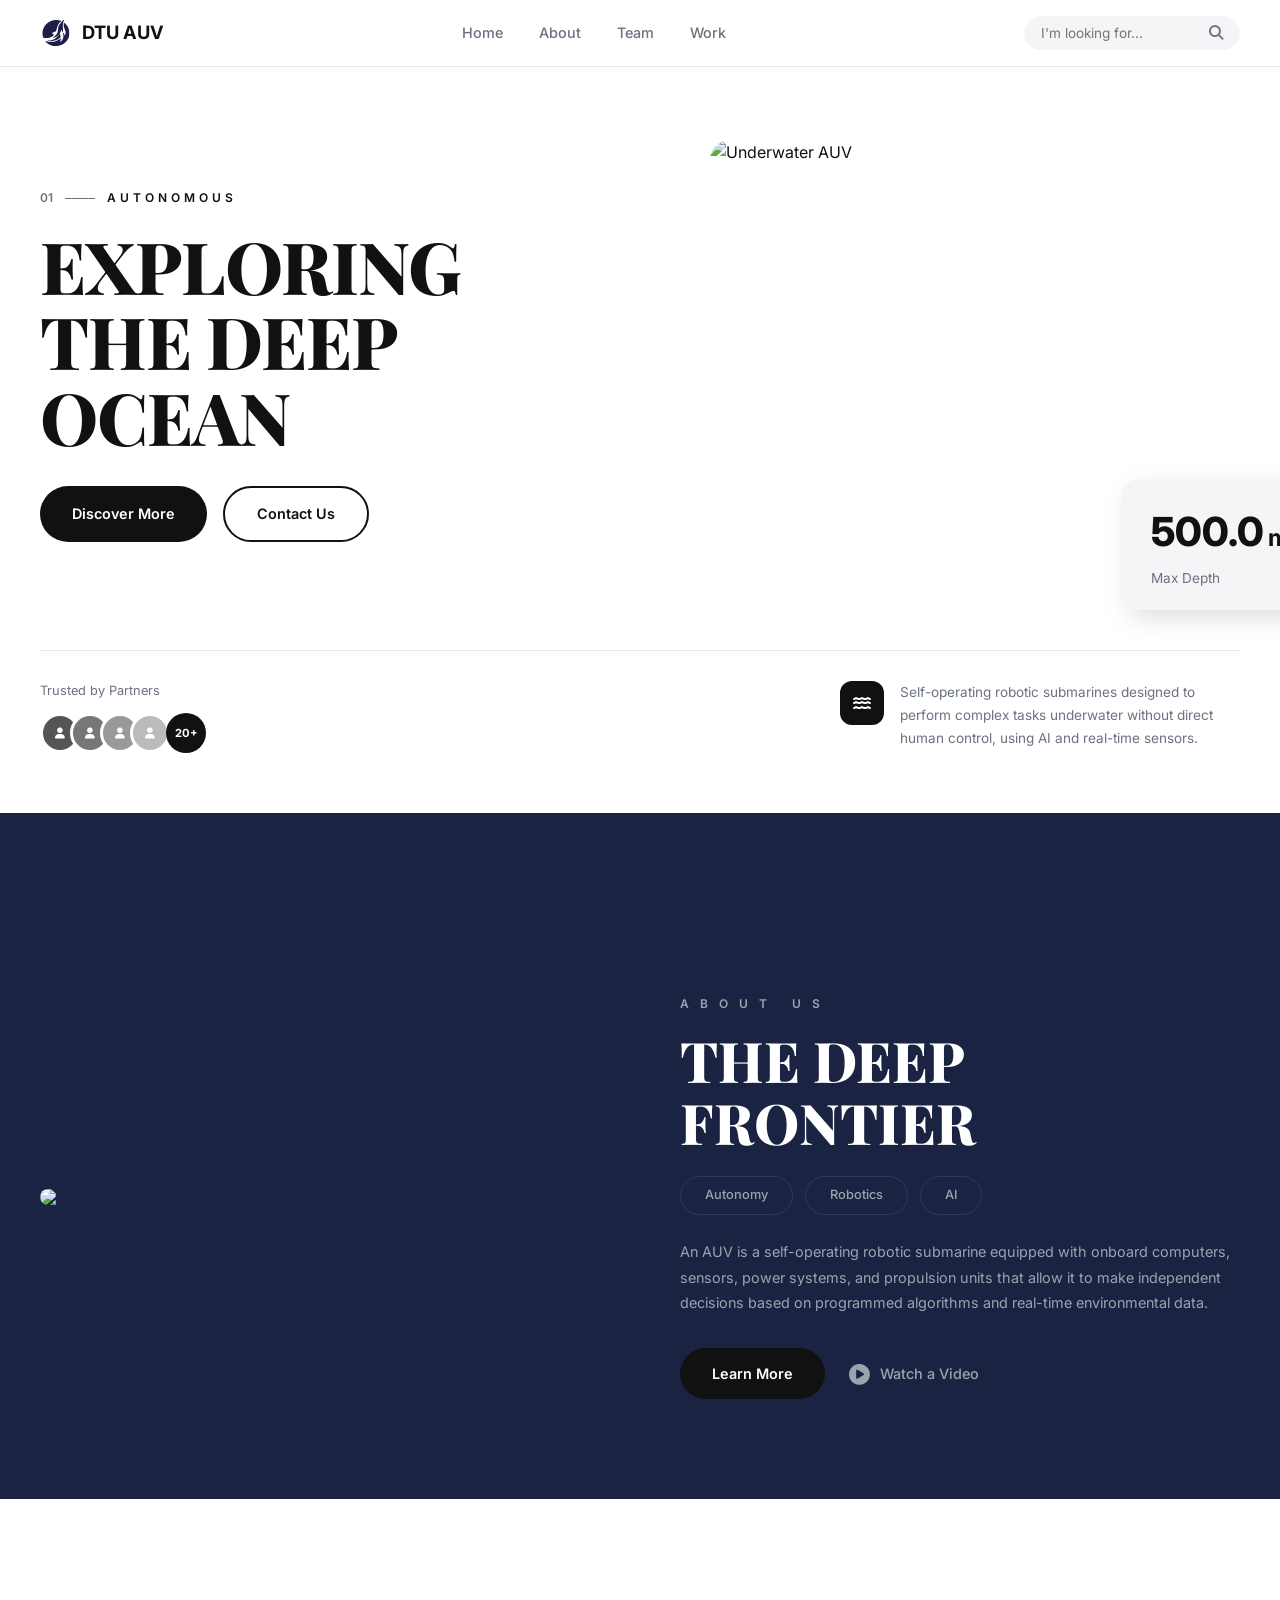
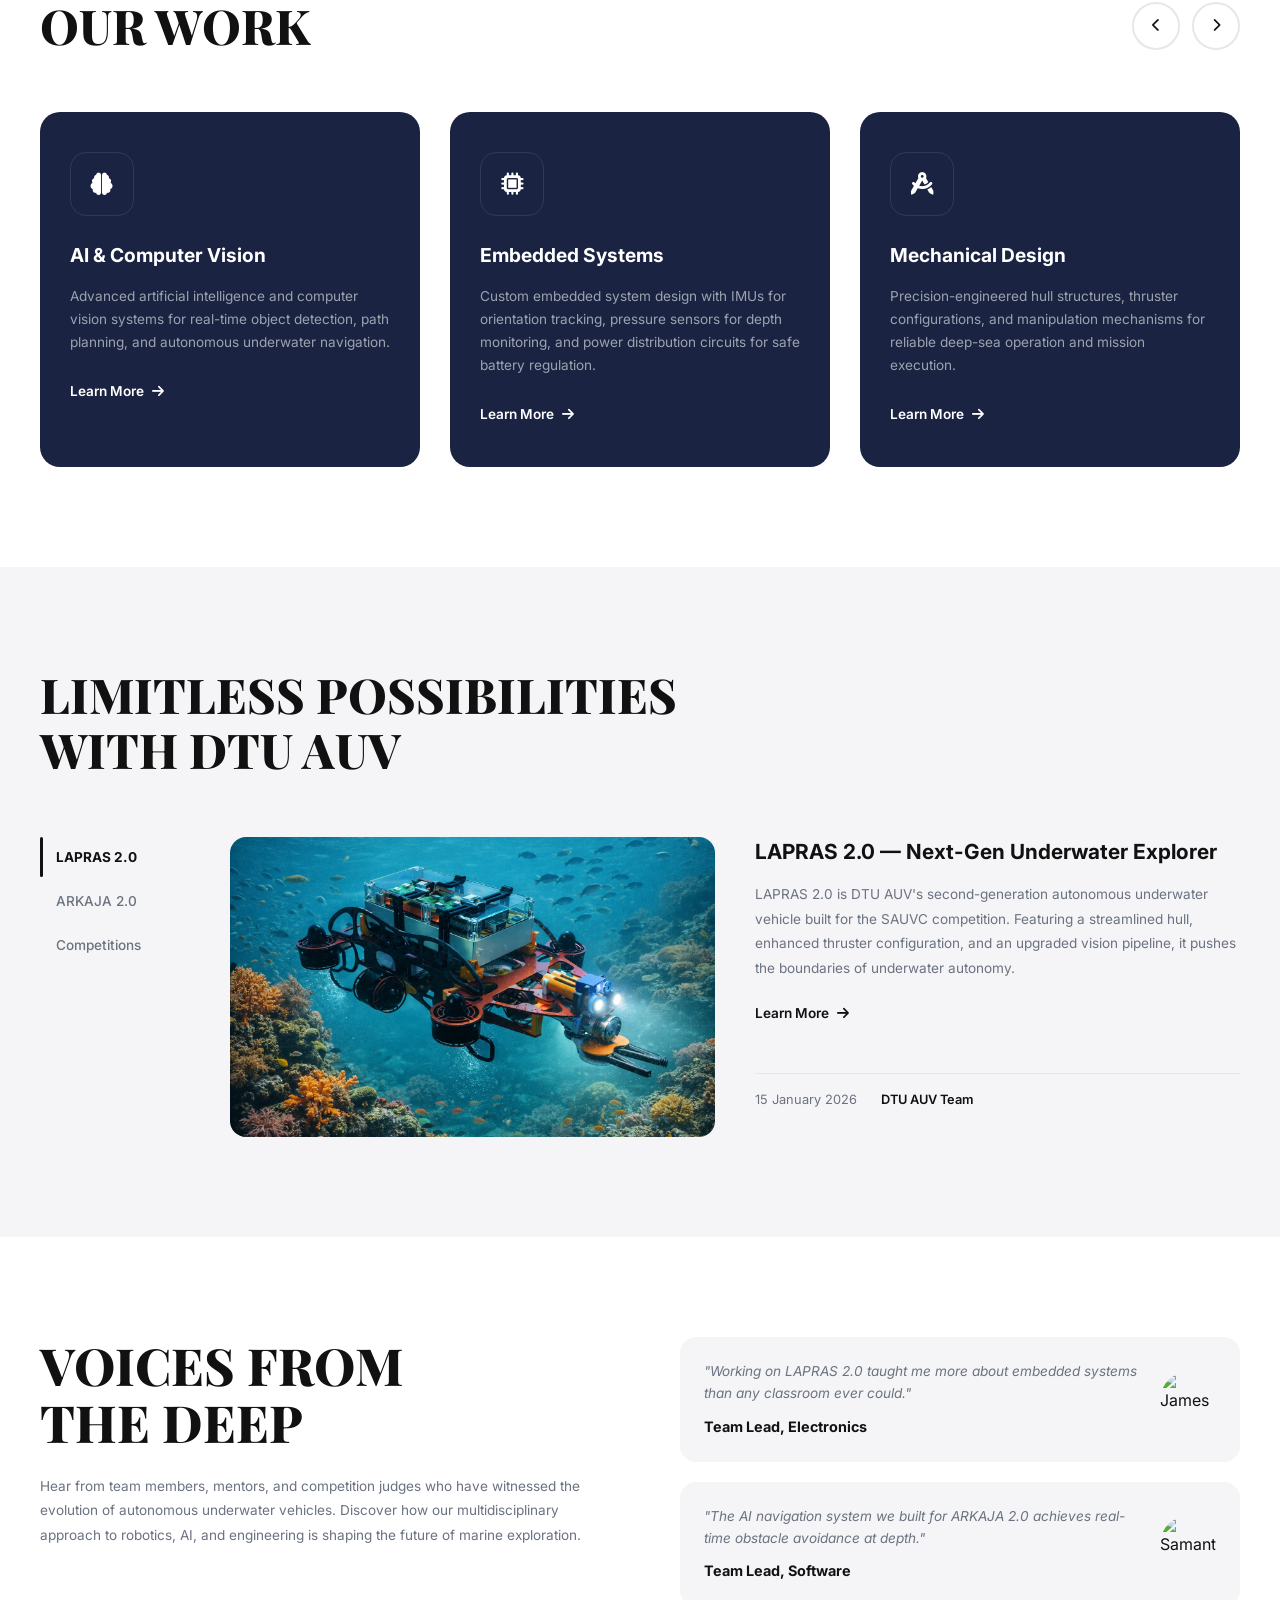
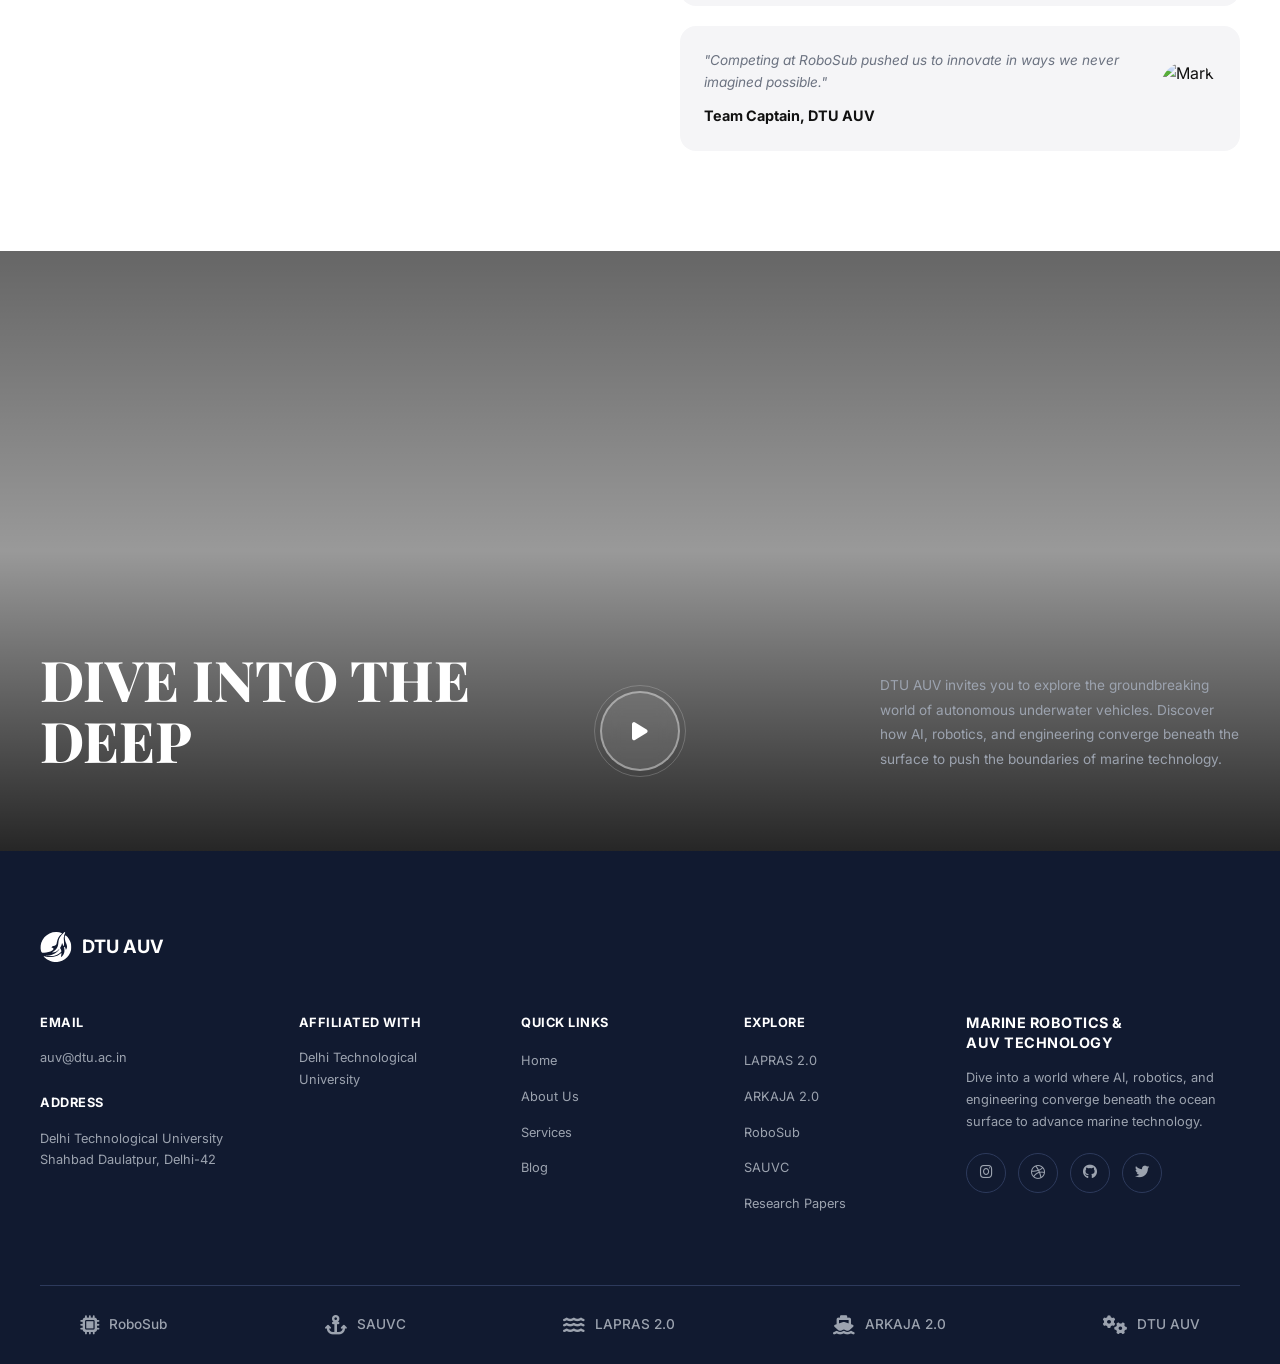
==== index.html @ ef82a84c "v3.1" ====
<!DOCTYPE html>
<html lang="en">
<head>
    <meta charset="UTF-8">
    <meta name="viewport" content="width=device-width, initial-scale=1.0">
    <title>DTU AUV - Autonomous Underwater Vehicle</title>
    <link rel="icon" type="image/png" href="assets/images/logo-auv-favicon.png">
    <link rel="stylesheet" href="css/styles.css">
    <link href="https://fonts.googleapis.com/css2?family=Inter:wght@300;400;500;600;700;800;900&family=Playfair+Display:wght@400;500;600;700;800;900&display=swap" rel="stylesheet">
    <link rel="stylesheet" href="https://cdnjs.cloudflare.com/ajax/libs/font-awesome/6.5.0/css/all.min.css">
</head>
<body>

    <!-- ========== NAVBAR ========== -->
    <nav class="navbar" id="navbar">
        <div class="nav-container">
            <a href="#" class="nav-logo">
                <div class="logo-icon">
                    <img src="assets/images/logo-auv.svg" alt="DTU AUV" width="28" height="28">
                </div>
                <span>DTU AUV</span>
            </a>
            <ul class="nav-links">
                <li><a href="index.html" class="active">Home</a></li>
                <li><a href="about.html">About</a></li>
                <li><a href="team.html">Team</a></li>
                <li><a href="work.html">Work</a></li>
            </ul>
            <div class="nav-search">
                <input type="text" placeholder="I'm looking for...">
                <button class="search-btn"><i class="fas fa-search"></i></button>
            </div>
            <button class="mobile-menu-btn"><i class="fas fa-bars"></i></button>
        </div>
    </nav>

    <!-- ========== HERO SECTION ========== -->
    <section class="hero" id="home">
        <div class="hero-container">
            <div class="hero-left">
                <div class="hero-tag anim-fade-up">
                    <span class="tag-number">01</span>
                    <span class="tag-line"></span>
                    <span class="tag-text">AUTONOMOUS</span>
                </div>
                <h1 class="hero-title anim-fade-up delay-1">
                    EXPLORING THE<br>DEEP OCEAN
                </h1>
                <div class="hero-buttons anim-fade-up delay-2">
                    <a href="#about" class="btn-primary">Discover More</a>
                    <a href="#contact" class="btn-outline">Contact Us</a>
                </div>
            </div>
            <div class="hero-right anim-fade-left">
                <div class="hero-image-wrapper">
                    <img src="assets/images/auv-underwater.png" alt="Underwater AUV" class="hero-img">
                </div>
            </div>
            <div class="hero-stats anim-fade-up delay-3">
                <div class="stat-box">
                    <span class="stat-number" data-target="500">0</span>
                    <span class="stat-suffix">m</span>
                    <p class="stat-label">Max Depth</p>
                </div>
            </div>
        </div>

        <div class="hero-bottom">
            <div class="trusted-section anim-fade-up delay-2">
                <p class="trusted-label">Trusted by Partners</p>
                <div class="trusted-avatars">
                    <div class="avatar" style="background: #555;"><i class="fas fa-user"></i></div>
                    <div class="avatar" style="background: #777;"><i class="fas fa-user"></i></div>
                    <div class="avatar" style="background: #999;"><i class="fas fa-user"></i></div>
                    <div class="avatar" style="background: #bbb;"><i class="fas fa-user"></i></div>
                    <div class="avatar-count">20+</div>
                </div>
            </div>
            <div class="hero-description anim-fade-up delay-3">
                <div class="desc-icon">
                    <i class="fas fa-water"></i>
                </div>
                <p>Self-operating robotic submarines designed to perform complex tasks underwater without direct human control, using AI and real-time sensors.</p>
            </div>
        </div>
    </section>

    <!-- ========== LOGO STRIP ========== -->
    <section class="logo-strip">
        <div class="logo-strip-inner">
            <div class="logo-item anim-fade-up"><i class="fas fa-microchip"></i> <span>RoboSub</span></div>
            <div class="logo-item anim-fade-up delay-1"><i class="fas fa-anchor"></i> <span>SAUVC</span></div>
            <div class="logo-item anim-fade-up delay-1"><i class="fas fa-water"></i> <span>LAPRAS 2.0</span></div>
            <div class="logo-item anim-fade-up delay-2"><i class="fas fa-ship"></i> <span>ARKAJA 2.0</span></div>
            <div class="logo-item anim-fade-up delay-2"><i class="fas fa-cogs"></i> <span>DTU AUV</span></div>
        </div>
    </section>

    <!-- ========== ABOUT SECTION ========== -->
    <section class="about" id="about">
        <div class="about-container">
            <div class="about-image anim-fade-right">
                <img src="assets\images\fish around bot.png">
            </div>
            <div class="about-content anim-fade-left">
                <span class="section-label">A B O U T &nbsp; U S</span>
                <h2 class="section-title">THE DEEP<br>FRONTIER</h2>
                <div class="about-tags">
                    <span class="tag">Autonomy</span>
                    <span class="tag">Robotics</span>
                    <span class="tag">AI</span>
                </div>
                <p class="about-text">An AUV is a self-operating robotic submarine equipped with onboard computers, sensors, power systems, and propulsion units that allow it to make independent decisions based on programmed algorithms and real-time environmental data.</p>
                <div class="about-actions">
                    <a href="#" class="btn-primary">Learn More</a>
                    <a href="#" class="btn-text"><i class="fas fa-play-circle"></i> Watch a Video</a>
                </div>
            </div>
        </div>
    </section>

    <!-- ========== SERVICES SECTION ========== -->
    <section class="services" id="services">
        <div class="services-container">
            <div class="services-header">
                <h2 class="section-title-dark anim-fade-up">OUR WORK</h2>
                <div class="services-nav anim-fade-up">
                    <button class="nav-arrow" id="prev-service"><i class="fas fa-chevron-left"></i></button>
                    <button class="nav-arrow" id="next-service"><i class="fas fa-chevron-right"></i></button>
                </div>
            </div>
            <div class="services-grid">
                <div class="service-card anim-fade-up">
                    <div class="service-icon">
                        <i class="fas fa-brain"></i>
                    </div>
                    <h3>AI & Computer Vision</h3>
                    <p>Advanced artificial intelligence and computer vision systems for real-time object detection, path planning, and autonomous underwater navigation.</p>
                    <a href="#" class="service-link">Learn More <i class="fas fa-arrow-right"></i></a>
                </div>
                <div class="service-card anim-fade-up">
                    <div class="service-icon">
                        <i class="fas fa-microchip"></i>
                    </div>
                    <h3>Embedded Systems</h3>
                    <p>Custom embedded system design with IMUs for orientation tracking, pressure sensors for depth monitoring, and power distribution circuits for safe battery regulation.</p>
                    <a href="#" class="service-link">Learn More <i class="fas fa-arrow-right"></i></a>
                </div>
                <div class="service-card anim-fade-up">
                    <div class="service-icon">
                        <i class="fas fa-drafting-compass"></i>
                    </div>
                    <h3>Mechanical Design</h3>
                    <p>Precision-engineered hull structures, thruster configurations, and manipulation mechanisms for reliable deep-sea operation and mission execution.</p>
                    <a href="#" class="service-link">Learn More <i class="fas fa-arrow-right"></i></a>
                </div>
            </div>
        </div>
    </section>

    <!-- ========== POSSIBILITIES SECTION ========== -->
    <section class="possibilities">
        <div class="possibilities-container">
            <h2 class="poss-title anim-fade-up">LIMITLESS POSSIBILITIES<br>WITH DTU AUV</h2>
            <div class="poss-content">
                <div class="poss-tabs anim-fade-right">
                    <button class="poss-tab active" data-tab="0">LAPRAS 2.0</button>
                    <button class="poss-tab" data-tab="1">ARKAJA 2.0</button>
                    <button class="poss-tab" data-tab="2">Competitions</button>
                </div>
                <div class="poss-image anim-fade-up">
                    <img src="assets/images/lapras%202.0%20underwater.png" alt="LAPRAS 2.0">
                </div>
                <div class="poss-article anim-fade-left">
                    <h3 class="poss-article-title">LAPRAS 2.0 — Next-Gen Underwater Explorer</h3>
                    <p class="poss-article-desc">LAPRAS 2.0 is DTU AUV's second-generation autonomous underwater vehicle built for the SAUVC competition. Featuring a streamlined hull, enhanced thruster configuration, and an upgraded vision pipeline, it pushes the boundaries of underwater autonomy.</p>
                    <a href="work.html" class="service-link">Learn More <i class="fas fa-arrow-right"></i></a>
                    <div class="article-meta">
                        <span>15 January 2026</span>
                        <span class="meta-author">DTU AUV Team</span>
                    </div>
                </div>
            </div>
        </div>
    </section>

    <!-- ========== TESTIMONIALS SECTION ========== -->
    <section class="testimonials">
        <div class="testimonials-container">
            <div class="test-left anim-fade-right">
                <h2 class="test-title">VOICES FROM<br>THE DEEP</h2>
                <p class="test-desc">Hear from team members, mentors, and competition judges who have witnessed the evolution of autonomous underwater vehicles. Discover how our multidisciplinary approach to robotics, AI, and engineering is shaping the future of marine exploration.</p>
            </div>
            <div class="test-right anim-fade-left">
                <div class="testimonial-card">
                    <div class="testimonial-content">
                        <p>"Working on LAPRAS 2.0 taught me more about embedded systems than any classroom ever could."</p>
                        <h4>Team Lead, Electronics</h4>
                    </div>
                    <div class="testimonial-avatar">
                        <img src="https://images.unsplash.com/photo-1507003211169-0a1dd7228f2d?w=80&q=80" alt="James">
                    </div>
                </div>
                <div class="testimonial-card">
                    <div class="testimonial-content">
                        <p>"The AI navigation system we built for ARKAJA 2.0 achieves real-time obstacle avoidance at depth."</p>
                        <h4>Team Lead, Software</h4>
                    </div>
                    <div class="testimonial-avatar">
                        <img src="https://images.unsplash.com/photo-1494790108377-be9c29b29330?w=80&q=80" alt="Samantha">
                    </div>
                </div>
                <div class="testimonial-card">
                    <div class="testimonial-content">
                        <p>"Competing at RoboSub pushed us to innovate in ways we never imagined possible."</p>
                        <h4>Team Captain, DTU AUV</h4>
                    </div>
                    <div class="testimonial-avatar">
                        <img src="https://images.unsplash.com/photo-1500648767791-00dcc994a43e?w=80&q=80" alt="Mark">
                    </div>
                </div>
            </div>
        </div>
    </section>

    <!-- ========== DIVE / CTA SECTION ========== -->
    <section class="dive-section">
        <div class="dive-overlay"></div>
        <div class="dive-bg">
            <img src="https://images.unsplash.com/photo-1544551763-46a013bb70d5?w=1200&q=80" alt="Deep Ocean" class="dive-bg-img">
        </div>
        <div class="dive-container">
            <div class="dive-left anim-fade-up">
                <h2 class="dive-title">DIVE INTO THE<br>DEEP</h2>
            </div>
            <div class="dive-center anim-fade-up delay-1">
                <button class="play-btn">
                    <i class="fas fa-play"></i>
                </button>
            </div>
            <div class="dive-right anim-fade-up delay-2">
                <p>DTU AUV invites you to explore the groundbreaking world of autonomous underwater vehicles. Discover how AI, robotics, and engineering converge beneath the surface to push the boundaries of marine technology.</p>
            </div>
        </div>
    </section>

    <!-- ========== FOOTER ========== -->
    <footer class="footer" id="contact">
        <div class="footer-container">
            <div class="footer-top">
                <div class="footer-brand">
                    <a href="#" class="nav-logo footer-logo">
                        <div class="logo-icon">
                            <img src="assets/images/logo-auv.svg" alt="DTU AUV" width="32" height="32" class="svg-white">
                        </div>
                        <span>DTU AUV</span>
                    </a>
                </div>
            </div>
            <div class="footer-grid">
                <div class="footer-col">
                    <h4>Email</h4>
                    <p>auv@dtu.ac.in</p>
                    <h4 class="mt">Address</h4>
                    <p>Delhi Technological University<br>Shahbad Daulatpur, Delhi-42</p>
                </div>
                <div class="footer-col">
                    <h4>Affiliated With</h4>
                    <p>Delhi Technological University</p>
                </div>
                <div class="footer-col">
                    <h4>Quick Links</h4>
                    <ul>
                        <li><a href="#">Home</a></li>
                        <li><a href="#">About Us</a></li>
                        <li><a href="#">Services</a></li>
                        <li><a href="#">Blog</a></li>
                    </ul>
                </div>
                <div class="footer-col">
                    <h4>Explore</h4>
                    <ul>
                        <li><a href="#">LAPRAS 2.0</a></li>
                        <li><a href="#">ARKAJA 2.0</a></li>
                        <li><a href="#">RoboSub</a></li>
                        <li><a href="#">SAUVC</a></li>
                        <li><a href="#">Research Papers</a></li>
                    </ul>
                </div>
                <div class="footer-col footer-end">
                    <h4>MARINE ROBOTICS &<br>AUV TECHNOLOGY</h4>
                    <p>Dive into a world where AI, robotics, and engineering converge beneath the ocean surface to advance marine technology.</p>
                    <div class="social-icons">
                        <a href="#"><i class="fab fa-instagram"></i></a>
                        <a href="#"><i class="fab fa-dribbble"></i></a>
                        <a href="#"><i class="fab fa-github"></i></a>
                        <a href="#"><i class="fab fa-twitter"></i></a>
                    </div>
                </div>
            </div>
        </div>
        <div class="footer-bottom">
            <div class="footer-bottom-inner">
                <div class="logo-item"><i class="fas fa-microchip"></i> <span>RoboSub</span></div>
                <div class="logo-item"><i class="fas fa-anchor"></i> <span>SAUVC</span></div>
                <div class="logo-item"><i class="fas fa-water"></i> <span>LAPRAS 2.0</span></div>
                <div class="logo-item"><i class="fas fa-ship"></i> <span>ARKAJA 2.0</span></div>
                <div class="logo-item"><i class="fas fa-cogs"></i> <span>DTU AUV</span></div>
            </div>
        </div>
    </footer>

    <script src="js/script.js"></script>
</body>
</html>
---- css/styles.css ----
/* ========== RESET & BASE ========== */
*, *::before, *::after {
    margin: 0;
    padding: 0;
    box-sizing: border-box;
}

:root {
    --bg-dark: #1a2341;
    --bg-darker: #111a30;
    --bg-light: #f5f5f7;
    --bg-white: #ffffff;
    --text-dark: #111111;
    --text-light: #ffffff;
    --text-gray: #6b7280;
    --text-muted: #9ca3af;
    --accent: #ffffff;
    --accent-coral: #ff6348;
    --navy: #1a2341;
    --navy-light: #243056;
    --border-light: #e5e7eb;
    --border-dark: #2d3a5c;
    --transition: 0.4s cubic-bezier(0.25, 0.46, 0.45, 0.94);
    --transition-fast: 0.25s ease;
}

html {
    scroll-behavior: smooth;
    font-size: 16px;
    width: 100%;
    overflow-x: clip;
}

body {
    font-family: 'Inter', sans-serif;
    background: var(--bg-white);
    color: var(--text-dark);
    overflow-x: clip;
    width: 100%;
    line-height: 1.6;
}

a {
    text-decoration: none;
    color: inherit;
}

ul { list-style: none; }

img {
    max-width: 100%;
    display: block;
}

/* ========== SCROLL ANIMATION CLASSES ========== */
.anim-fade-up {
    opacity: 0;
    transform: translateY(60px);
    transition: opacity 0.8s var(--transition), transform 0.8s var(--transition);
}

.anim-fade-left {
    opacity: 0;
    transform: translateX(60px);
    transition: opacity 0.8s var(--transition), transform 0.8s var(--transition);
}

.anim-fade-right {
    opacity: 0;
    transform: translateX(-60px);
    transition: opacity 0.8s var(--transition), transform 0.8s var(--transition);
}

.anim-fade-up.visible,
.anim-fade-left.visible,
.anim-fade-right.visible {
    opacity: 1;
    transform: translate(0, 0);
}

.delay-1 { transition-delay: 0.15s !important; }
.delay-2 { transition-delay: 0.3s !important; }
.delay-3 { transition-delay: 0.45s !important; }

/* ========== NAVBAR ========== */
.navbar {
    position: fixed;
    top: 0;
    left: 0;
    width: 100%;
    z-index: 1000;
    background: rgba(255, 255, 255, 0.95);
    backdrop-filter: blur(20px);
    border-bottom: 1px solid var(--border-light);
    transition: var(--transition);
}

.navbar.scrolled {
    box-shadow: 0 2px 30px rgba(0, 0, 0, 0.08);
}

.nav-container {
    max-width: 1300px;
    margin: 0 auto;
    display: flex;
    align-items: center;
    justify-content: space-between;
    padding: 16px 40px;
}

.nav-logo {
    display: flex;
    align-items: center;
    gap: 10px;
    font-weight: 700;
    font-size: 1.15rem;
    color: var(--text-dark);
}

.logo-icon {
    width: 32px;
    height: 32px;
    display: flex;
    align-items: center;
    justify-content: center;
}

.nav-links {
    display: flex;
    gap: 36px;
}

.nav-links a {
    font-size: 0.9rem;
    font-weight: 500;
    color: var(--text-gray);
    position: relative;
    transition: var(--transition-fast);
    padding: 4px 0;
}

.nav-links a::after {
    content: '';
    position: absolute;
    bottom: -2px;
    left: 0;
    width: 0;
    height: 2px;
    background: var(--text-dark);
    transition: var(--transition-fast);
}

.nav-links a:hover,
.nav-links a.active {
    color: var(--text-dark);
}

.nav-links a:hover::after,
.nav-links a.active::after {
    width: 100%;
}

.nav-search {
    display: flex;
    align-items: center;
    background: var(--bg-light);
    border-radius: 50px;
    padding: 8px 16px;
    gap: 8px;
    transition: var(--transition-fast);
    border: 1px solid transparent;
}

.nav-search:focus-within {
    border-color: var(--text-dark);
    background: var(--bg-white);
}

.nav-search input {
    border: none;
    outline: none;
    background: transparent;
    font-family: inherit;
    font-size: 0.85rem;
    color: var(--text-dark);
    width: 160px;
}

.search-btn {
    background: none;
    border: none;
    cursor: pointer;
    color: var(--text-gray);
    transition: var(--transition-fast);
    font-size: 0.9rem;
}

.search-btn:hover {
    color: var(--text-dark);
}

.mobile-menu-btn {
    display: none;
    background: none;
    border: none;
    font-size: 1.5rem;
    color: var(--text-dark);
    cursor: pointer;
}

/* ========== HERO SECTION ========== */
.hero {
    background: var(--bg-white);
    padding: 140px 40px 60px;
    max-width: 1300px;
    margin: 0 auto;
}

.hero-container {
    display: grid;
    grid-template-columns: 1fr 1fr;
    gap: 40px;
    align-items: center;
    position: relative;
}

.hero-tag {
    display: flex;
    align-items: center;
    gap: 12px;
    margin-bottom: 20px;
}

.tag-number {
    font-size: 0.75rem;
    font-weight: 600;
    color: var(--text-gray);
}

.tag-line {
    width: 30px;
    height: 1px;
    background: var(--text-gray);
}

.tag-text {
    font-size: 0.75rem;
    font-weight: 600;
    letter-spacing: 4px;
    color: var(--text-dark);
}

.hero-title {
    font-family: 'Playfair Display', serif;
    font-size: 4.5rem;
    font-weight: 800;
    line-height: 1.05;
    letter-spacing: -1px;
    color: var(--text-dark);
    margin-bottom: 32px;
}

.hero-buttons {
    display: flex;
    gap: 16px;
}

.btn-primary {
    display: inline-flex;
    align-items: center;
    padding: 14px 32px;
    background: var(--text-dark);
    color: var(--text-light);
    border-radius: 50px;
    font-size: 0.9rem;
    font-weight: 600;
    transition: var(--transition);
    position: relative;
    overflow: hidden;
}

.btn-primary::before {
    content: '';
    position: absolute;
    top: 0;
    left: -100%;
    width: 100%;
    height: 100%;
    background: linear-gradient(90deg, transparent, rgba(255,255,255,0.15), transparent);
    transition: 0.5s;
}

.btn-primary:hover::before {
    left: 100%;
}

.btn-primary:hover {
    transform: translateY(-2px);
    box-shadow: 0 8px 25px rgba(0, 0, 0, 0.3);
}

.btn-outline {
    display: inline-flex;
    align-items: center;
    padding: 14px 32px;
    background: transparent;
    color: var(--text-dark);
    border: 2px solid var(--text-dark);
    border-radius: 50px;
    font-size: 0.9rem;
    font-weight: 600;
    transition: var(--transition);
}

.btn-outline:hover {
    background: var(--text-dark);
    color: var(--text-light);
    transform: translateY(-2px);
}

.hero-right {
    display: flex;
    justify-content: center;
}

.hero-image-wrapper {
    position: relative;
    width: 100%;
    max-width: 480px;
    border-radius: 20px;
    overflow: hidden;
}

.hero-img {
    width: 100%;
    height: 450px;
    object-fit: cover;
    transition: transform 0.6s ease;
}

.hero-image-wrapper:hover .hero-img {
    transform: scale(1.05);
}

.svg-white {
  fill: #ffffff !important;
  color: #ffffff;
  stroke: #ffffff;
  filter: brightness(0) invert(1);
}

.hero-stats {
    position: absolute;
    right: -80px;
    bottom: -20px;
    background: var(--bg-light);
    padding: 20px 30px;
    border-radius: 16px;
    filter: drop-shadow(0.5rem 0.5rem 0.75rem rgba(105, 104, 105, 0.219));
}

.stat-number {
    font-size: 2.5rem;
    font-weight: 800;
    color: var(--text-dark);
}

.stat-suffix {
    font-size: 1.5rem;
    font-weight: 700;
    color: var(--text-dark);
}

.stat-label {
    font-size: 0.85rem;
    color: var(--text-gray);
    margin-top: 4px;
}

.hero-bottom {
    display: flex;
    justify-content: space-between;
    align-items: flex-start;
    margin-top: 60px;
    padding-top: 30px;
    border-top: 1px solid var(--border-light);
}

.trusted-label {
    font-size: 0.8rem;
    color: var(--text-gray);
    margin-bottom: 12px;
}

.trusted-avatars {
    display: flex;
    align-items: center;
}

.avatar {
    width: 40px;
    height: 40px;
    border-radius: 50%;
    display: flex;
    align-items: center;
    justify-content: center;
    color: white;
    font-size: 0.7rem;
    margin-right: -10px;
    border: 3px solid white;
    transition: transform var(--transition-fast);
}

.avatar:hover {
    transform: translateY(-4px);
    z-index: 2;
}

.avatar-count {
    width: 40px;
    height: 40px;
    border-radius: 50%;
    background: var(--text-dark);
    color: white;
    display: flex;
    align-items: center;
    justify-content: center;
    font-size: 0.7rem;
    font-weight: 700;
    margin-left: 6px;
}

.hero-description {
    max-width: 400px;
    display: flex;
    gap: 16px;
    align-items: flex-start;
}

.desc-icon {
    width: 44px;
    height: 44px;
    min-width: 44px;
    background: var(--text-dark);
    border-radius: 12px;
    display: flex;
    align-items: center;
    justify-content: center;
    color: white;
    font-size: 1rem;
}

.hero-description p {
    font-size: 0.85rem;
    color: var(--text-gray);
    line-height: 1.7;
}

/* ========== LOGO STRIP ========== */
.logo-strip {
    background: var(--bg-dark);
    padding: 28px 40px;
    overflow: hidden;
}

.logo-strip-inner {
    max-width: 1300px;
    margin: 0 auto;
    display: flex;
    justify-content: space-between;
    align-items: center;
    gap: 40px;
}

.logo-item {
    display: flex;
    align-items: center;
    gap: 10px;
    color: var(--text-muted);
    font-size: 0.95rem;
    font-weight: 500;
    white-space: nowrap;
    transition: var(--transition-fast);
}

.logo-item:hover {
    color: var(--text-light);
}

.logo-item i {
    font-size: 1.2rem;
}

/* ========== ABOUT SECTION ========== */
.about {
    background: var(--bg-dark);
    padding: 100px 40px;
}

.about-container {
    max-width: 1300px;
    margin: 0 auto;
    display: grid;
    grid-template-columns: 1fr 1fr;
    gap: 80px;
    align-items: center;
}

.about-image {
    position: relative;
    border-radius: 20px;
    overflow: hidden;
}

.about-img {
    width: 100%;
    height: 520px;
    object-fit: cover;
    transition: transform 0.6s ease;
    filter: grayscale(30%);
}

.about-image:hover .about-img {
    transform: scale(1.05);
    filter: grayscale(0%);
}

.section-label {
    font-size: 0.75rem;
    font-weight: 600;
    letter-spacing: 4px;
    color: var(--text-muted);
    display: block;
    margin-bottom: 16px;
}

.section-title {
    font-family: 'Playfair Display', serif;
    font-size: 3.5rem;
    font-weight: 800;
    color: var(--text-light);
    line-height: 1.1;
    margin-bottom: 24px;
}

.about-tags {
    display: flex;
    gap: 12px;
    margin-bottom: 24px;
}

.tag {
    padding: 8px 24px;
    border: 1px solid var(--border-dark);
    border-radius: 50px;
    font-size: 0.8rem;
    font-weight: 500;
    color: var(--text-muted);
    transition: var(--transition-fast);
    cursor: pointer;
}

.tag:hover {
    background: var(--text-light);
    color: var(--text-dark);
    border-color: var(--text-light);
}

.about-text {
    font-size: 0.9rem;
    color: var(--text-muted);
    line-height: 1.8;
    margin-bottom: 32px;
}

.about-actions {
    display: flex;
    align-items: center;
    gap: 24px;
}

.btn-text {
    display: inline-flex;
    align-items: center;
    gap: 10px;
    color: var(--text-muted);
    font-size: 0.9rem;
    font-weight: 500;
    transition: var(--transition-fast);
}

.btn-text:hover {
    color: var(--text-light);
}

.btn-text i {
    font-size: 1.3rem;
}

/* ========== SERVICES SECTION ========== */
.services {
    background: var(--bg-white);
    padding: 100px 40px;
}

.services-container {
    max-width: 1300px;
    margin: 0 auto;
}

.services-header {
    display: flex;
    justify-content: space-between;
    align-items: center;
    margin-bottom: 60px;
}

.section-title-dark {
    font-family: 'Playfair Display', serif;
    font-size: 3rem;
    font-weight: 800;
    color: var(--text-dark);
    line-height: 1.1;
}

.services-nav {
    display: flex;
    gap: 12px;
}

.nav-arrow {
    width: 48px;
    height: 48px;
    border-radius: 50%;
    border: 2px solid var(--border-light);
    background: transparent;
    cursor: pointer;
    display: flex;
    align-items: center;
    justify-content: center;
    font-size: 0.85rem;
    color: var(--text-dark);
    transition: var(--transition-fast);
}

.nav-arrow:hover {
    background: var(--text-dark);
    color: var(--text-light);
    border-color: var(--text-dark);
}

.services-grid {
    display: grid;
    grid-template-columns: repeat(3, 1fr);
    gap: 30px;
}

.service-card {
    background: var(--bg-dark);
    border-radius: 20px;
    padding: 40px 30px;
    transition: var(--transition);
    position: relative;
    overflow: hidden;
}

.service-card::before {
    content: '';
    position: absolute;
    top: 0;
    left: 0;
    width: 100%;
    height: 100%;
    background: linear-gradient(135deg, rgba(255,255,255,0.05) 0%, transparent 60%);
    opacity: 0;
    transition: var(--transition);
}

.service-card:hover {
    transform: translateY(-8px);
    box-shadow: 0 20px 60px rgba(0, 0, 0, 0.3);
}

.service-card:hover::before {
    opacity: 1;
}

.service-icon {
    width: 64px;
    height: 64px;
    border-radius: 16px;
    border: 1px solid var(--border-dark);
    display: flex;
    align-items: center;
    justify-content: center;
    font-size: 1.4rem;
    color: var(--text-light);
    margin-bottom: 24px;
    transition: var(--transition);
}

.service-card:hover .service-icon {
    background: var(--text-light);
    color: var(--text-dark);
    border-color: var(--text-light);
}

.service-card h3 {
    font-size: 1.2rem;
    font-weight: 700;
    color: var(--text-light);
    margin-bottom: 14px;
}

.service-card p {
    font-size: 0.85rem;
    color: var(--text-muted);
    line-height: 1.7;
    margin-bottom: 24px;
}

.service-link {
    display: inline-flex;
    align-items: center;
    gap: 8px;
    font-size: 0.85rem;
    font-weight: 600;
    color: var(--text-light);
    transition: var(--transition-fast);
}

.service-link i {
    transition: transform var(--transition-fast);
}

.service-link:hover {
    color: var(--text-muted);
}

.service-link:hover i {
    transform: translateX(6px);
}

/* ========== POSSIBILITIES SECTION ========== */
.possibilities {
    background: var(--bg-light);
    padding: 100px 40px;
}

.possibilities-container {
    max-width: 1300px;
    margin: 0 auto;
}

.poss-title {
    font-family: 'Playfair Display', serif;
    font-size: 3rem;
    font-weight: 800;
    color: var(--text-dark);
    line-height: 1.15;
    margin-bottom: 60px;
}

.poss-content {
    display: grid;
    grid-template-columns: 150px 1fr 1fr;
    gap: 40px;
    align-items: start;
}

.poss-tabs {
    display: flex;
    flex-direction: column;
    gap: 4px;
}

.poss-tab {
    text-align: left;
    padding: 12px 0;
    background: none;
    border: none;
    font-family: inherit;
    font-size: 0.85rem;
    font-weight: 500;
    color: var(--text-gray);
    cursor: pointer;
    transition: var(--transition-fast);
    position: relative;
    padding-left: 16px;
}

.poss-tab::before {
    content: '';
    position: absolute;
    left: 0;
    top: 50%;
    transform: translateY(-50%);
    width: 3px;
    height: 0;
    background: var(--text-dark);
    transition: var(--transition-fast);
    border-radius: 2px;
}

.poss-tab.active {
    color: var(--text-dark);
    font-weight: 700;
}

.poss-tab.active::before {
    height: 100%;
}

.poss-tab:hover {
    color: var(--text-dark);
}

.poss-image {
    border-radius: 16px;
    overflow: hidden;
}

.poss-image img {
    width: 100%;
    height: 300px;
    object-fit: cover;
    transition: transform 0.6s ease;
}

.poss-image:hover img {
    transform: scale(1.05);
}

.poss-article h3 {
    font-size: 1.3rem;
    font-weight: 700;
    color: var(--text-dark);
    margin-bottom: 16px;
    line-height: 1.4;
}

.poss-article p {
    font-size: 0.85rem;
    color: var(--text-gray);
    line-height: 1.8;
    margin-bottom: 20px;
}

.poss-article .service-link {
    color: var(--text-dark);
    margin-bottom: 24px;
    display: inline-flex;
}

.article-meta {
    display: flex;
    gap: 24px;
    font-size: 0.8rem;
    color: var(--text-gray);
    padding-top: 16px;
    border-top: 1px solid var(--border-light);
    margin-top: 24px;
}

.meta-author {
    font-weight: 600;
    color: var(--text-dark);
}

/* ========== TESTIMONIALS SECTION ========== */
.testimonials {
    background: var(--bg-white);
    padding: 100px 40px;
}

.testimonials-container {
    max-width: 1300px;
    margin: 0 auto;
    display: grid;
    grid-template-columns: 1fr 1fr;
    gap: 80px;
    align-items: start;
}

.test-title {
    font-family: 'Playfair Display', serif;
    font-size: 3.2rem;
    font-weight: 800;
    color: var(--text-dark);
    line-height: 1.1;
    margin-bottom: 24px;
}

.test-desc {
    font-size: 0.85rem;
    color: var(--text-gray);
    line-height: 1.8;
}

.test-right {
    display: flex;
    flex-direction: column;
    gap: 20px;
}

.testimonial-card {
    display: flex;
    align-items: center;
    gap: 20px;
    background: var(--bg-light);
    padding: 24px;
    border-radius: 16px;
    transition: var(--transition);
}

.testimonial-card:hover {
    transform: translateX(8px);
    box-shadow: 0 8px 30px rgba(0, 0, 0, 0.08);
}

.testimonial-content {
    flex: 1;
}

.testimonial-content p {
    font-size: 0.85rem;
    color: var(--text-gray);
    line-height: 1.6;
    margin-bottom: 10px;
    font-style: italic;
}

.testimonial-content h4 {
    font-size: 0.9rem;
    font-weight: 700;
    color: var(--text-dark);
}

.testimonial-avatar {
    width: 56px;
    height: 56px;
    min-width: 56px;
    border-radius: 50%;
    overflow: hidden;
}

.testimonial-avatar img {
    width: 100%;
    height: 100%;
    object-fit: cover;
}

/* ========== TEAM PAGE HERO ========== */
.team-hero {
    background: var(--bg-white);
    padding: 160px 40px 40px;
}

.team-hero-container {
    max-width: 1300px;
    margin: 0 auto;
}

/* ========== TEAM SECTION ========== */
.team-section {
    background: var(--bg-white);
    padding: 40px 40px 100px;
}

.team-container {
    max-width: 1300px;
    margin: 0 auto;
}

.team-header {
    margin-bottom: 60px;
}

.team-label {
    display: block;
    font-size: 0.8rem;
    font-weight: 600;
    letter-spacing: 3px;
    color: var(--text-gray);
    text-transform: uppercase;
    margin-bottom: 10px;
}

.team-title {
    font-family: 'Playfair Display', serif;
    font-size: 3.2rem;
    font-weight: 800;
    color: var(--text-dark);
    line-height: 1.1;
}

.team-grid {
    display: grid;
    grid-template-columns: repeat(4, 1fr);
    gap: 50px 40px;
}

.team-card {
    text-align: center;
    cursor: pointer;
}

.team-img-wrapper {
    position: relative;
    width: 180px;
    height: 200px;
    margin: 0 auto 20px;
}

.team-blob {
    position: absolute;
    width: 160px;
    height: 180px;
    bottom: 0;
    left: 50%;
    transform: translateX(-50%);
    background: linear-gradient(135deg, var(--navy-light), var(--navy), #2d3a5c);
    border-radius: 42% 58% 62% 38% / 42% 40% 60% 58%;
    transition: all 0.5s cubic-bezier(0.25, 0.46, 0.45, 0.94);
    opacity: 0.85;
}

.team-card:hover .team-blob {
    border-radius: 58% 42% 38% 62% / 60% 58% 42% 40%;
    transform: translateX(-50%) scale(1.08);
    opacity: 1;
    background: linear-gradient(135deg, #2d3a5c, var(--navy-light), var(--navy));
}

.team-photo {
    position: absolute;
    bottom: 10px;
    left: 50%;
    transform: translateX(-50%);
    width: 150px;
    height: 170px;
    border-radius: 20px;
    overflow: hidden;
    display: flex;
    align-items: center;
    justify-content: center;
    background: #e5e5e5;
    z-index: 1;
    transition: transform 0.4s ease;
}

.team-card:hover .team-photo {
    transform: translateX(-50%) translateY(-8px);
}

.team-photo i {
    font-size: 3rem;
    color: #bbb;
}

.team-photo img {
    width: 100%;
    height: 100%;
    object-fit: cover;
    object-position: top;
}

.team-role {
    display: block;
    font-size: 0.75rem;
    font-weight: 500;
    color: var(--text-gray);
    font-style: italic;
    margin-bottom: 6px;
    transition: color 0.3s ease;
}

.team-card:hover .team-role {
    color: var(--navy);
}

.team-name {
    font-family: 'Playfair Display', serif;
    font-size: 1.15rem;
    font-weight: 700;
    color: var(--text-dark);
    margin-bottom: 4px;
    transition: color 0.3s ease;
}

.team-card:hover .team-name {
    color: var(--text-dark);
}

.team-email {
    font-size: 0.8rem;
    font-weight: 500;
    color: var(--navy);
    text-decoration: none;
    transition: color 0.3s ease;
}

.team-email:hover {
    color: var(--navy-light);
    text-decoration: underline;
}

/* ========== DIVE / CTA SECTION ========== */
.dive-section {
    position: relative;
    min-height: 600px;
    display: flex;
    align-items: flex-end;
    padding: 80px 40px;
    overflow: hidden;
}

.dive-overlay {
    position: absolute;
    inset: 0;
    background: linear-gradient(to top, rgba(0,0,0,0.85) 0%, rgba(0,0,0,0.4) 50%, rgba(0,0,0,0.6) 100%);
    z-index: 1;
}

.dive-bg {
    position: absolute;
    inset: 0;
    z-index: 0;
}

.dive-bg-img {
    width: 100%;
    height: 100%;
    object-fit: cover;
    filter: grayscale(40%);
}

.dive-container {
    position: relative;
    z-index: 2;
    max-width: 1300px;
    margin: 0 auto;
    width: 100%;
    display: grid;
    grid-template-columns: 1fr auto 1fr;
    gap: 60px;
    align-items: end;
}

.dive-title {
    font-family: 'Playfair Display', serif;
    font-size: 3.5rem;
    font-weight: 800;
    color: var(--text-light);
    line-height: 1.1;
}

.play-btn {
    width: 80px;
    height: 80px;
    border-radius: 50%;
    border: 2px solid rgba(255,255,255,0.4);
    background: rgba(255,255,255,0.1);
    backdrop-filter: blur(10px);
    color: white;
    font-size: 1.3rem;
    cursor: pointer;
    display: flex;
    align-items: center;
    justify-content: center;
    transition: var(--transition);
    position: relative;
}

.play-btn::after {
    content: '';
    position: absolute;
    inset: -8px;
    border-radius: 50%;
    border: 1px solid rgba(255,255,255,0.2);
    animation: pulse-ring 2s infinite;
}

@keyframes pulse-ring {
    0% { transform: scale(1); opacity: 1; }
    100% { transform: scale(1.3); opacity: 0; }
}

.play-btn:hover {
    background: rgba(255,255,255,0.25);
    transform: scale(1.1);
    border-color: rgba(255,255,255,0.8);
}

.dive-right p {
    font-size: 0.85rem;
    color: var(--text-muted);
    line-height: 1.8;
    max-width: 360px;
    margin-left: auto;
}

/* ========== FOOTER ========== */
.footer {
    background: var(--bg-darker);
    padding: 80px 40px 0;
}

.footer-container {
    max-width: 1300px;
    margin: 0 auto;
}

.footer-top {
    margin-bottom: 50px;
}

.footer-logo {
    color: var(--text-light);
}

.footer-grid {
    display: grid;
    grid-template-columns: 1.2fr 1fr 1fr 1fr 1.5fr;
    gap: 40px;
    padding-bottom: 60px;
    border-bottom: 1px solid var(--border-dark);
}

.footer-col h4 {
    font-size: 0.8rem;
    font-weight: 700;
    color: var(--text-light);
    margin-bottom: 14px;
    text-transform: uppercase;
    letter-spacing: 0.5px;
}

.footer-col .mt {
    margin-top: 24px;
}

.footer-col p {
    font-size: 0.8rem;
    color: var(--text-muted);
    line-height: 1.7;
}

.footer-col ul li {
    margin-bottom: 10px;
}

.footer-col ul a {
    font-size: 0.8rem;
    color: var(--text-muted);
    transition: var(--transition-fast);
}

.footer-col ul a:hover {
    color: var(--text-light);
    padding-left: 6px;
}

.footer-end h4 {
    font-size: 0.9rem;
    line-height: 1.4;
}

.social-icons {
    display: flex;
    gap: 12px;
    margin-top: 20px;
}

.social-icons a {
    width: 40px;
    height: 40px;
    border-radius: 50%;
    border: 1px solid var(--border-dark);
    display: flex;
    align-items: center;
    justify-content: center;
    color: var(--text-muted);
    transition: var(--transition-fast);
    font-size: 0.9rem;
}

.social-icons a:hover {
    background: var(--text-light);
    color: var(--text-dark);
    border-color: var(--text-light);
    transform: translateY(-3px);
}

.footer-bottom {
    padding: 28px 0;
}

.footer-bottom-inner {
    max-width: 1300px;
    margin: 0 auto;
    display: flex;
    justify-content: space-between;
    align-items: center;
    padding: 0 40px;
}

.footer-bottom .logo-item {
    color: var(--text-muted);
    font-size: 0.85rem;
}

.footer-bottom .logo-item:hover {
    color: var(--text-light);
}

/* ========== CUSTOM CURSOR EFFECT (optional visual) ========== */
.cursor-dot {
    width: 8px;
    height: 8px;
    background: var(--text-dark);
    border-radius: 50%;
    position: fixed;
    pointer-events: none;
    z-index: 9999;
    transition: transform 0.1s;
    mix-blend-mode: difference;
}

/* ========== SCROLL PROGRESS BAR ========== */
.scroll-progress {
    position: fixed;
    top: 0;
    left: 0;
    height: 3px;
    background: linear-gradient(to right, #333, #888);
    z-index: 10000;
    transition: width 0.1s linear;
}

/* ========== RESPONSIVE ========== */
@media (max-width: 1024px) {
    .hero-title {
        font-size: 3.2rem;
    }

    .section-title,
    .test-title,
    .dive-title {
        font-size: 2.5rem;
    }

    .section-title-dark,
    .poss-title {
        font-size: 2.5rem;
    }

    .about-container,
    .testimonials-container {
        gap: 40px;
    }

    .footer-grid {
        grid-template-columns: repeat(3, 1fr);
    }

    .team-grid {
        grid-template-columns: repeat(3, 1fr);
    }
}

@media (max-width: 768px) {
    .nav-search { display: none; }
    .mobile-menu-btn { display: block; }
    
    .nav-links {
        position: absolute;
        top: 100%;
        left: 0;
        width: 100%;
        background: rgba(255, 255, 255, 0.98);
        flex-direction: column;
        align-items: center;
        padding: 30px 0;
        gap: 25px;
        box-shadow: 0 20px 30px rgba(0, 0, 0, 0.1);
        opacity: 0;
        visibility: hidden;
        transform: translateY(-10px);
        transition: var(--transition);
        border-top: 1px solid var(--border-light);
    }
    
    .nav-links.active {
        opacity: 1;
        visibility: visible;
        transform: translateY(0);
    }

    .hero {
        padding: 120px 20px 40px;
    }

    .hero-container {
        grid-template-columns: 1fr;
        gap: 30px;
    }

    .hero-left {
        display: flex;
        flex-direction: column;
        align-items: center;
        text-align: center;
    }

    .hero-title {
        font-size: 2.8rem;
    }

    .hero-stats {
        position: static;
        margin: -40px auto 20px;
        z-index: 10;
        text-align: center;
        width: max-content;
    }

    .hero-bottom {
        flex-direction: column;
        gap: 30px;
        align-items: center;
        text-align: center;
    }

    .trusted-avatars {
        justify-content: center;
    }

    .hero-description {
        flex-direction: column;
        align-items: center;
        text-align: center;
    }

    .about-container {
        grid-template-columns: 1fr;
    }

    .about-content {
        text-align: center;
    }

    .about-tags {
        justify-content: center;
        flex-wrap: wrap;
    }

    .about-actions {
        justify-content: center;
        flex-wrap: wrap;
    }

    .services-grid {
        display: flex;
        overflow-x: auto;
        scroll-snap-type: x mandatory;
        gap: 20px;
        padding-bottom: 20px;
        scrollbar-width: none;
    }
    .services-grid::-webkit-scrollbar { display: none; }
    
    .service-card {
        min-width: 85%;
        max-width: 85%;
        width: 85%;
        scroll-snap-align: center;
        flex-shrink: 0;
        white-space: normal;
    }

    .poss-content {
        grid-template-columns: 1fr;
    }

    .poss-tabs {
        flex-direction: row;
        overflow-x: auto;
        white-space: nowrap;
        padding-bottom: 10px;
        -ms-overflow-style: none; /* IE and Edge */
        scrollbar-width: none; /* Firefox */
    }
    
    .poss-tabs::-webkit-scrollbar {
        display: none;
    }

    .poss-tab {
        padding: 0 16px 12px 16px;
        text-align: center;
    }

    .poss-tab::before {
        left: 0;
        top: auto;
        bottom: 0;
        transform: none;
        width: 100%;
        height: 3px;
        border-radius: 2px;
        opacity: 0;
    }

    .poss-tab.active::before {
        height: 3px;
        opacity: 1;
    }

    .poss-article {
        text-align: center;
    }

    .testimonials-container {
        grid-template-columns: 1fr;
    }

    .test-left {
        text-align: center;
    }

    .dive-container {
        grid-template-columns: 1fr;
        gap: 30px;
        text-align: center;
    }

    .dive-center {
        display: flex;
        justify-content: center;
    }

    .dive-right p {
        margin: 0 auto;
    }

    .footer {
        padding: 50px 20px 30px;
    }

    .footer-top {
        display: flex;
        justify-content: center;
        margin-bottom: 40px;
    }

    .footer-brand .nav-logo {
        justify-content: center;
    }

    .footer-grid {
        display: flex;
        flex-direction: column;
        align-items: center;
        text-align: center;
        gap: 20px;
        border-bottom: none;
        padding-bottom: 0;
    }

    .footer-col:nth-child(1) {
        background: rgba(255, 255, 255, 0.03);
        border: 1px solid rgba(255, 255, 255, 0.05);
        padding: 30px 40px;
        border-radius: 20px;
        width: 100%;
        max-width: 400px;
    }

    .footer-col:nth-child(2),
    .footer-col:nth-child(3),
    .footer-col:nth-child(4) {
        display: none;
    }

    .footer-end > h4,
    .footer-end > p {
        display: none;
    }

    .social-icons {
        justify-content: center;
        margin-top: 10px;
    }

    .footer-bottom {
        display: none;
    }

    .section-title,
    .test-title,
    .dive-title,
    .section-title-dark,
    .poss-title,
    .team-title {
        font-size: 2rem;
    }

    .team-grid {
        display: flex;
        overflow-x: auto;
        scroll-snap-type: x mandatory;
        gap: 20px;
        padding-bottom: 20px;
        scrollbar-width: none;
    }
    .team-grid::-webkit-scrollbar { display: none; }
    
    .team-card {
        min-width: 70%;
        max-width: 70%;
        width: 70%;
        scroll-snap-align: center;
        flex-shrink: 0;
        white-space: normal;
    }

    .team-img-wrapper {
        width: 150px;
        height: 170px;
    }

    .team-blob {
        width: 130px;
        height: 150px;
    }

    .team-photo {
        width: 120px;
        height: 140px;
    }
}

@media (max-width: 480px) {
    .nav-container {
        padding: 12px 20px;
    }

    .nav-links {
        gap: 14px;
    }

    .nav-links a {
        font-size: 0.8rem;
    }

    .hero-title {
        font-size: 2.2rem;
    }

    .hero-buttons {
        flex-direction: column;
    }

    .logo-strip-inner {
        flex-wrap: wrap;
        justify-content: center;
    }
}
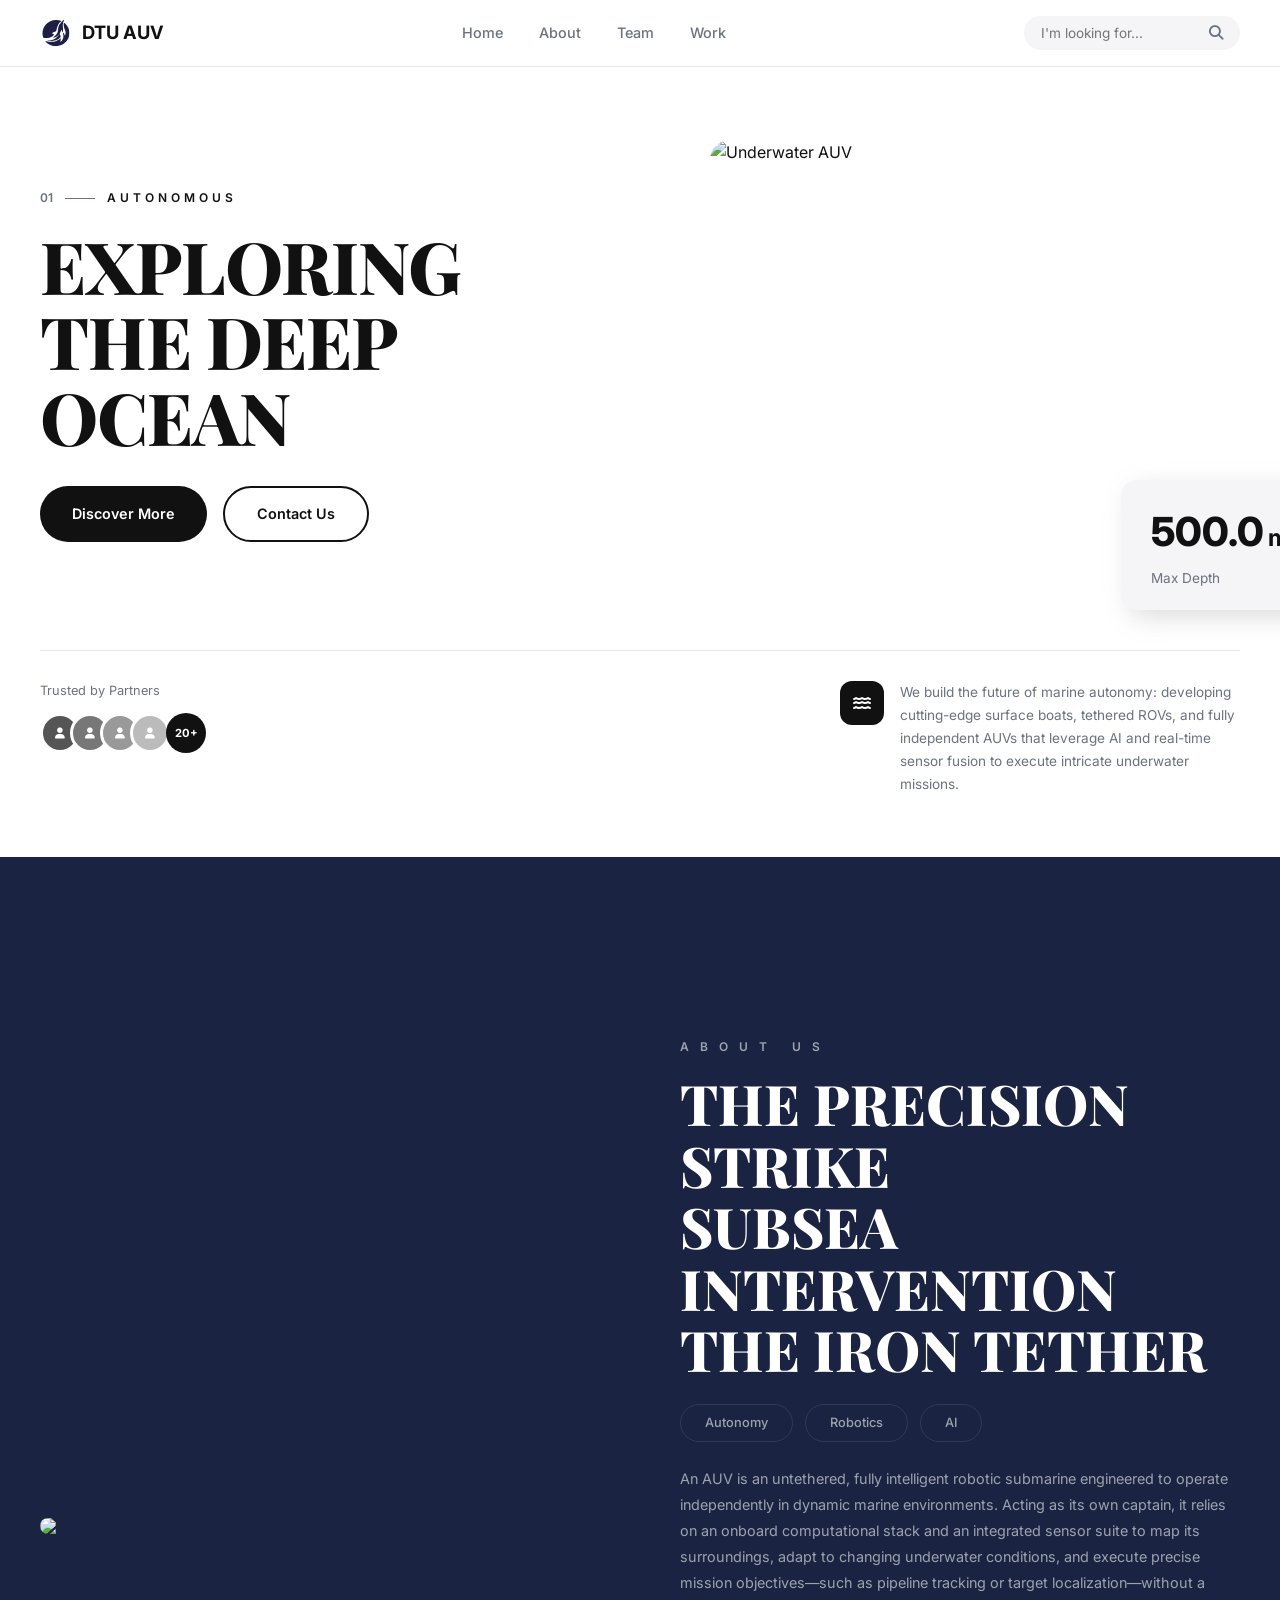
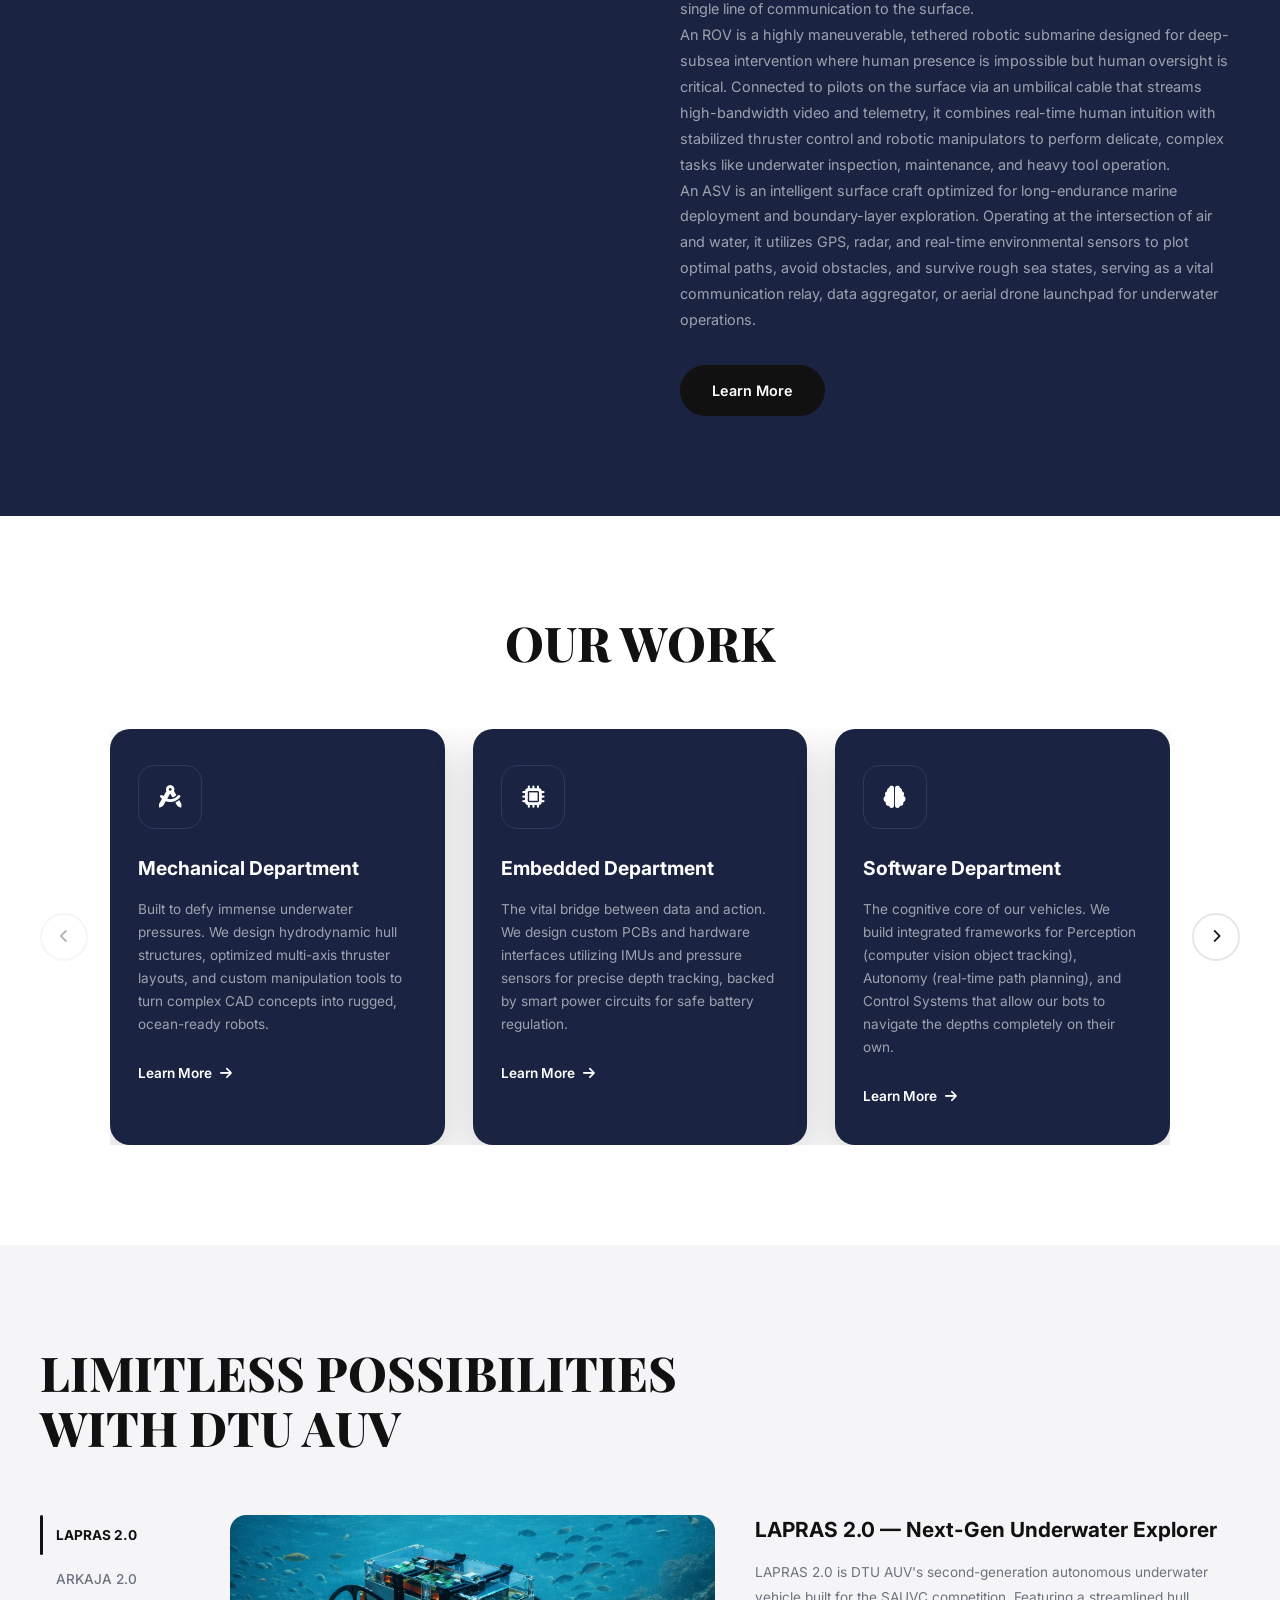
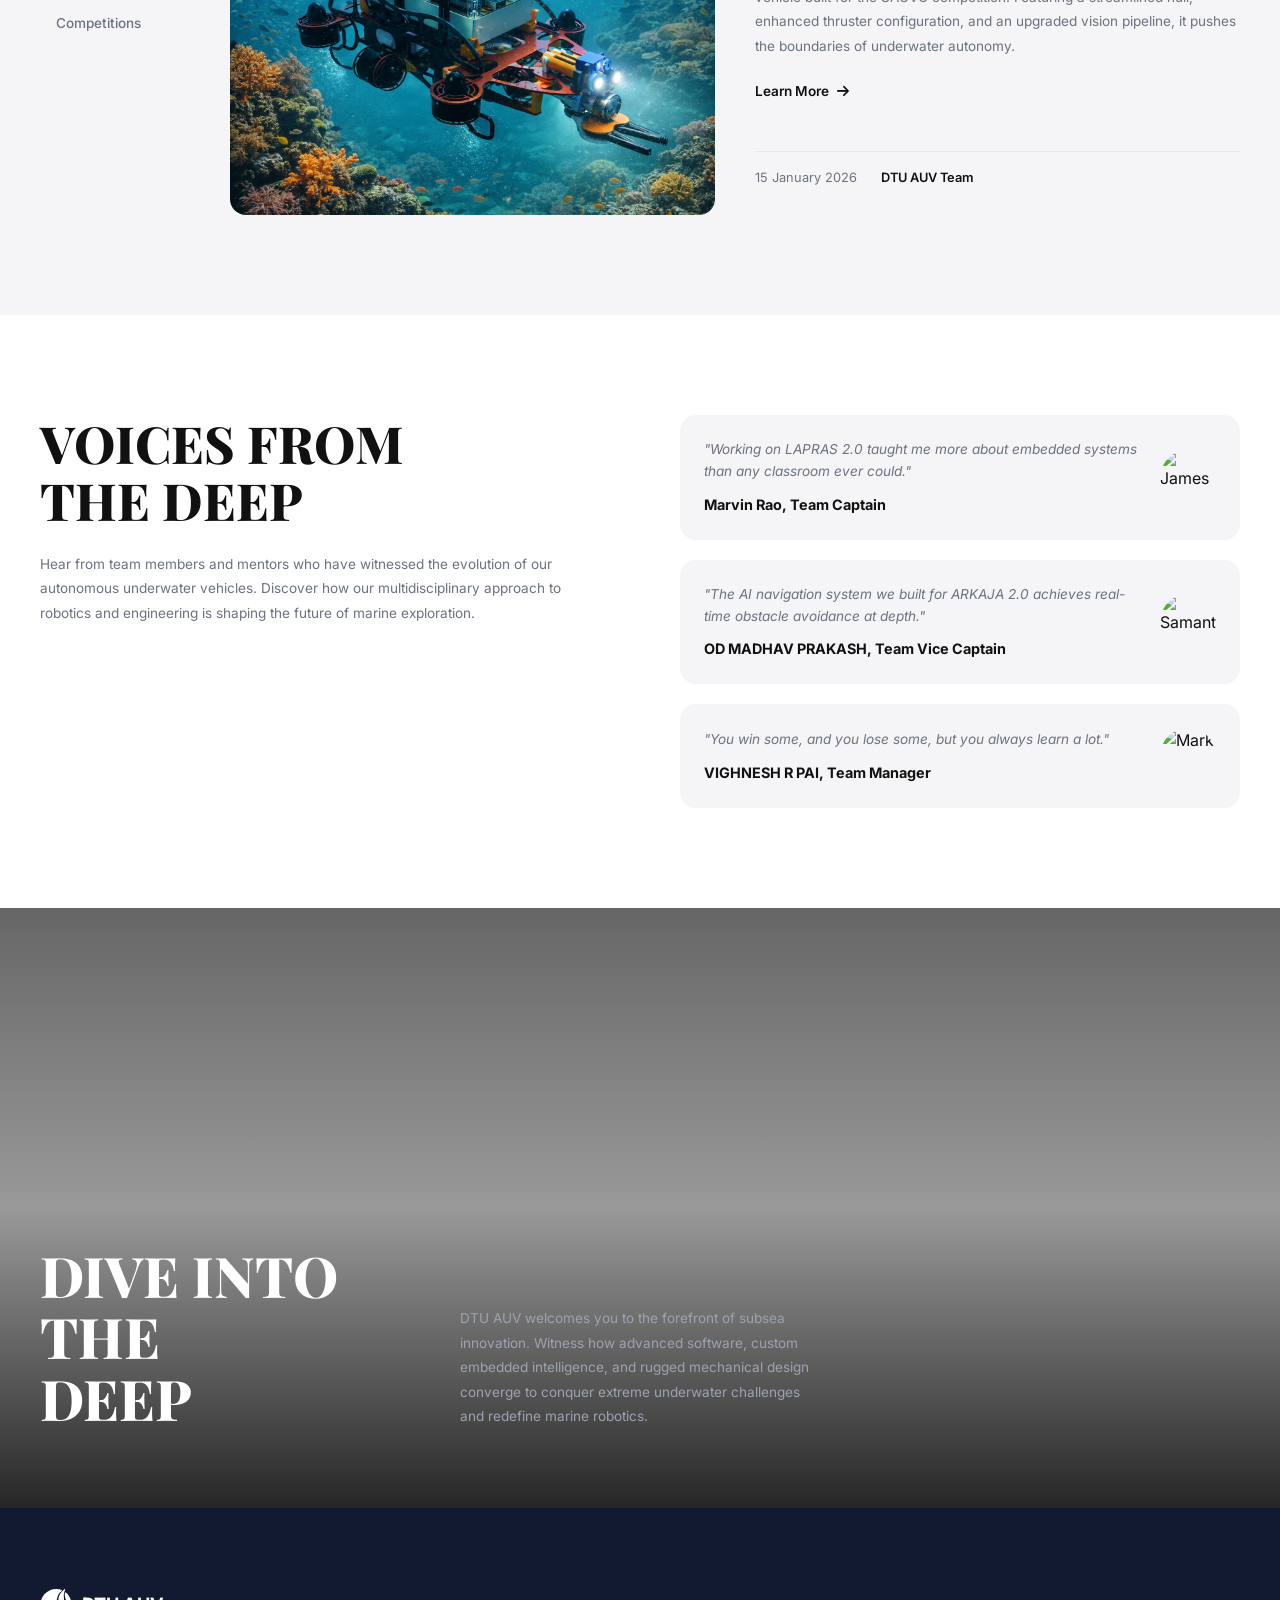
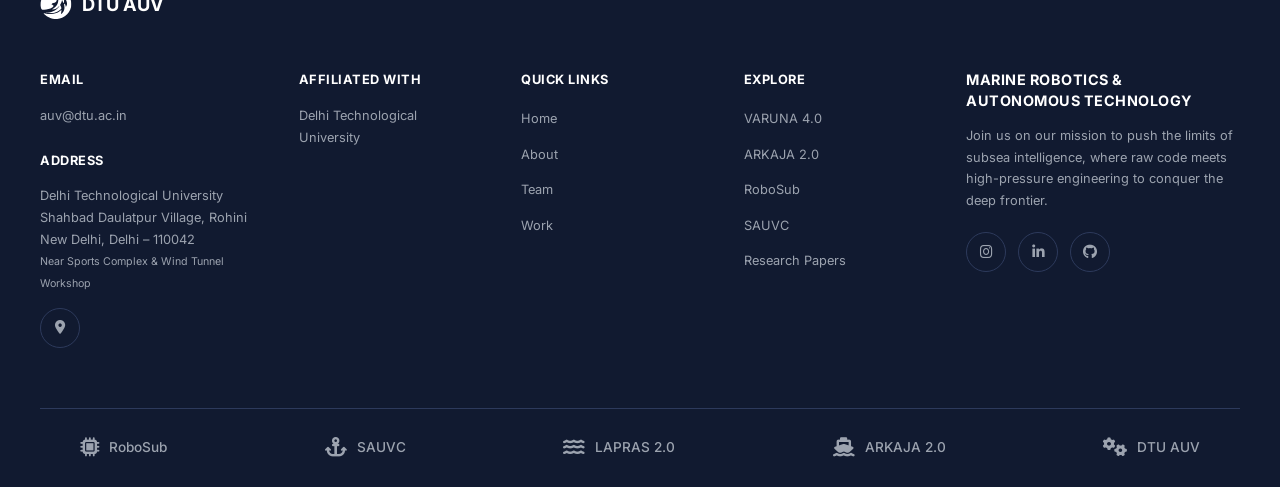
==== commit 0585744a: "v3.2 | Updated content" ====
--- a/index.html
+++ b/index.html
@@ -80,7 +80,7 @@
                 <div class="desc-icon">
                     <i class="fas fa-water"></i>
                 </div>
-                <p>Self-operating robotic submarines designed to perform complex tasks underwater without direct human control, using AI and real-time sensors.</p>
+                <p>We build the future of marine autonomy: developing cutting-edge surface boats, tethered ROVs, and fully independent AUVs that leverage AI and real-time sensor fusion to execute intricate underwater missions.</p>
             </div>
         </div>
     </section>
@@ -104,16 +104,21 @@
             </div>
             <div class="about-content anim-fade-left">
                 <span class="section-label">A B O U T &nbsp; U S</span>
-                <h2 class="section-title">THE DEEP<br>FRONTIER</h2>
+                <h2 class="section-title">THE PRECISION STRIKE<br>SUBSEA INTERVENTION<br>THE IRON TETHER</h2>
                 <div class="about-tags">
                     <span class="tag">Autonomy</span>
                     <span class="tag">Robotics</span>
                     <span class="tag">AI</span>
                 </div>
-                <p class="about-text">An AUV is a self-operating robotic submarine equipped with onboard computers, sensors, power systems, and propulsion units that allow it to make independent decisions based on programmed algorithms and real-time environmental data.</p>
+                <ul class="about-text">
+                    <li>An AUV is an untethered, fully intelligent robotic submarine engineered to operate independently in dynamic marine environments. Acting as its own captain, it relies on an onboard computational stack and an integrated sensor suite to map its surroundings, adapt to changing underwater conditions, and execute precise mission objectives—such as pipeline tracking or target localization—without a single line of communication to the surface.</li>
+
+                    <li>An ROV is a highly maneuverable, tethered robotic submarine designed for deep-subsea intervention where human presence is impossible but human oversight is critical. Connected to pilots on the surface via an umbilical cable that streams high-bandwidth video and telemetry, it combines real-time human intuition with stabilized thruster control and robotic manipulators to perform delicate, complex tasks like underwater inspection, maintenance, and heavy tool operation.</li>
+
+                    <li>An ASV is an intelligent surface craft optimized for long-endurance marine deployment and boundary-layer exploration. Operating at the intersection of air and water, it utilizes GPS, radar, and real-time environmental sensors to plot optimal paths, avoid obstacles, and survive rough sea states, serving as a vital communication relay, data aggregator, or aerial drone launchpad for underwater operations.</li>
+                </ul>
                 <div class="about-actions">
-                    <a href="#" class="btn-primary">Learn More</a>
-                    <a href="#" class="btn-text"><i class="fas fa-play-circle"></i> Watch a Video</a>
+                    <a href="about.html" class="btn-primary">Learn More</a>
                 </div>
             </div>
         </div>
@@ -124,36 +129,69 @@
         <div class="services-container">
             <div class="services-header">
                 <h2 class="section-title-dark anim-fade-up">OUR WORK</h2>
-                <div class="services-nav anim-fade-up">
-                    <button class="nav-arrow" id="prev-service"><i class="fas fa-chevron-left"></i></button>
-                    <button class="nav-arrow" id="next-service"><i class="fas fa-chevron-right"></i></button>
-                </div>
-            </div>
-            <div class="services-grid">
-                <div class="service-card anim-fade-up">
-                    <div class="service-icon">
-                        <i class="fas fa-brain"></i>
-                    </div>
-                    <h3>AI & Computer Vision</h3>
-                    <p>Advanced artificial intelligence and computer vision systems for real-time object detection, path planning, and autonomous underwater navigation.</p>
-                    <a href="#" class="service-link">Learn More <i class="fas fa-arrow-right"></i></a>
-                </div>
-                <div class="service-card anim-fade-up">
-                    <div class="service-icon">
-                        <i class="fas fa-microchip"></i>
-                    </div>
-                    <h3>Embedded Systems</h3>
-                    <p>Custom embedded system design with IMUs for orientation tracking, pressure sensors for depth monitoring, and power distribution circuits for safe battery regulation.</p>
-                    <a href="#" class="service-link">Learn More <i class="fas fa-arrow-right"></i></a>
-                </div>
-                <div class="service-card anim-fade-up">
-                    <div class="service-icon">
-                        <i class="fas fa-drafting-compass"></i>
-                    </div>
-                    <h3>Mechanical Design</h3>
-                    <p>Precision-engineered hull structures, thruster configurations, and manipulation mechanisms for reliable deep-sea operation and mission execution.</p>
-                    <a href="#" class="service-link">Learn More <i class="fas fa-arrow-right"></i></a>
-                </div>
+            </div>
+
+            <div class="services-stage" id="services-stage">
+                <button class="nav-arrow nav-arrow--left" id="prev-service" aria-label="Previous department">
+                    <i class="fas fa-chevron-left"></i>
+                </button>
+
+                <div class="services-track" id="services-track">
+                    <div class="service-card" data-index="0">
+                        <div class="service-icon">
+                            <i class="fas fa-brain"></i>
+                        </div>
+                        <div class="service-card-body">
+                            <h3>Software Department</h3>
+                            <p>The cognitive core of our vehicles. We build integrated frameworks for Perception (computer vision object tracking), Autonomy (real-time path planning), and Control Systems that allow our bots to navigate the depths completely on their own.</p>
+                            <a href="#" class="service-link">Learn More <i class="fas fa-arrow-right"></i></a>
+                        </div>
+                    </div>
+                    <div class="service-card" data-index="1">
+                        <div class="service-icon">
+                            <i class="fas fa-microchip"></i>
+                        </div>
+                        <div class="service-card-body">
+                            <h3>Embedded Department</h3>
+                            <p>The vital bridge between data and action. We design custom PCBs and hardware interfaces utilizing IMUs and pressure sensors for precise depth tracking, backed by smart power circuits for safe battery regulation.</p>
+                            <a href="#" class="service-link">Learn More <i class="fas fa-arrow-right"></i></a>
+                        </div>
+                    </div>
+                    <div class="service-card" data-index="2">
+                        <div class="service-icon">
+                            <i class="fas fa-drafting-compass"></i>
+                        </div>
+                        <div class="service-card-body">
+                            <h3>Mechanical Department</h3>
+                            <p>Built to defy immense underwater pressures. We design hydrodynamic hull structures, optimized multi-axis thruster layouts, and custom manipulation tools to turn complex CAD concepts into rugged, ocean-ready robots.</p>
+                            <a href="#" class="service-link">Learn More <i class="fas fa-arrow-right"></i></a>
+                        </div>
+                    </div>
+                    <div class="service-card" data-index="3">
+                        <div class="service-icon">
+                            <i class="fas fa-building"></i>
+                        </div>
+                        <div class="service-card-body">
+                            <h3>Corporate Department</h3>
+                            <p>Driving the team's external partnerships and growth. We manage industry collaborations, sponsorships, outreach, and strategic relationships that connect DTU AUV with organizations shaping the future of marine technology.</p>
+                            <a href="#" class="service-link">Learn More <i class="fas fa-arrow-right"></i></a>
+                        </div>
+                    </div>
+                    <div class="service-card" data-index="4">
+                        <div class="service-icon">
+                            <i class="fas fa-flask"></i>
+                        </div>
+                        <div class="service-card-body">
+                            <h3>R&amp;D Department</h3>
+                            <p>Exploring the technologies that push autonomous marine systems forward. We research, prototype, and validate new approaches in robotics, sensing, navigation, and intelligent underwater systems for the next generation of our vehicles.</p>
+                            <a href="#" class="service-link">Learn More <i class="fas fa-arrow-right"></i></a>
+                        </div>
+                    </div>
+                </div>
+
+                <button class="nav-arrow nav-arrow--right" id="next-service" aria-label="Next department">
+                    <i class="fas fa-chevron-right"></i>
+                </button>
             </div>
         </div>
     </section>
@@ -189,13 +227,13 @@
         <div class="testimonials-container">
             <div class="test-left anim-fade-right">
                 <h2 class="test-title">VOICES FROM<br>THE DEEP</h2>
-                <p class="test-desc">Hear from team members, mentors, and competition judges who have witnessed the evolution of autonomous underwater vehicles. Discover how our multidisciplinary approach to robotics, AI, and engineering is shaping the future of marine exploration.</p>
+                <p class="test-desc">Hear from team members and mentors who have witnessed the evolution of our autonomous underwater vehicles. Discover how our multidisciplinary approach to robotics and engineering is shaping the future of marine exploration.</p>
             </div>
             <div class="test-right anim-fade-left">
                 <div class="testimonial-card">
                     <div class="testimonial-content">
                         <p>"Working on LAPRAS 2.0 taught me more about embedded systems than any classroom ever could."</p>
-                        <h4>Team Lead, Electronics</h4>
+                        <h4>Marvin Rao, Team Captain</h4>
                     </div>
                     <div class="testimonial-avatar">
                         <img src="https://images.unsplash.com/photo-1507003211169-0a1dd7228f2d?w=80&q=80" alt="James">
@@ -204,7 +242,7 @@
                 <div class="testimonial-card">
                     <div class="testimonial-content">
                         <p>"The AI navigation system we built for ARKAJA 2.0 achieves real-time obstacle avoidance at depth."</p>
-                        <h4>Team Lead, Software</h4>
+                        <h4>OD MADHAV PRAKASH, Team Vice Captain</h4>
                     </div>
                     <div class="testimonial-avatar">
                         <img src="https://images.unsplash.com/photo-1494790108377-be9c29b29330?w=80&q=80" alt="Samantha">
@@ -212,8 +250,8 @@
                 </div>
                 <div class="testimonial-card">
                     <div class="testimonial-content">
-                        <p>"Competing at RoboSub pushed us to innovate in ways we never imagined possible."</p>
-                        <h4>Team Captain, DTU AUV</h4>
+                        <p>"You win some, and you lose some, but you always learn a lot."</p>
+                        <h4>VIGHNESH R PAI, Team Manager</h4>
                     </div>
                     <div class="testimonial-avatar">
                         <img src="https://images.unsplash.com/photo-1500648767791-00dcc994a43e?w=80&q=80" alt="Mark">
@@ -233,13 +271,8 @@
             <div class="dive-left anim-fade-up">
                 <h2 class="dive-title">DIVE INTO THE<br>DEEP</h2>
             </div>
-            <div class="dive-center anim-fade-up delay-1">
-                <button class="play-btn">
-                    <i class="fas fa-play"></i>
-                </button>
-            </div>
             <div class="dive-right anim-fade-up delay-2">
-                <p>DTU AUV invites you to explore the groundbreaking world of autonomous underwater vehicles. Discover how AI, robotics, and engineering converge beneath the surface to push the boundaries of marine technology.</p>
+                <p>DTU AUV welcomes you to the forefront of subsea innovation. Witness how advanced software, custom embedded intelligence, and rugged mechanical design converge to conquer extreme underwater challenges and redefine marine robotics. </p>
             </div>
         </div>
     </section>
@@ -262,7 +295,20 @@
                     <h4>Email</h4>
                     <p>auv@dtu.ac.in</p>
                     <h4 class="mt">Address</h4>
-                    <p>Delhi Technological University<br>Shahbad Daulatpur, Delhi-42</p>
+                    <p>
+                        Delhi Technological University<br>
+                        Shahbad Daulatpur Village, Rohini<br>
+                        New Delhi, Delhi – 110042<br>
+                        <small>Near Sports Complex &amp; Wind Tunnel Workshop</small>
+                    </p>
+
+                    <a href="https://maps.app.goo.gl/XYC6aTk5toWEnVDE7"
+                        class="address-map-link"
+                        target="_blank"
+                        rel="noopener noreferrer"
+                        aria-label="View DTU AUV location on Google Maps">
+                         <i class="fas fa-location-dot"></i>
+                    </a>
                 </div>
                 <div class="footer-col">
                     <h4>Affiliated With</h4>
@@ -271,16 +317,16 @@
                 <div class="footer-col">
                     <h4>Quick Links</h4>
                     <ul>
-                        <li><a href="#">Home</a></li>
-                        <li><a href="#">About Us</a></li>
-                        <li><a href="#">Services</a></li>
-                        <li><a href="#">Blog</a></li>
+                        <li><a href="index.html">Home</a></li>
+                        <li><a href="about.html">About</a></li>
+                        <li><a href="team.html">Team</a></li>
+                        <li><a href="work.html">Work</a></li>
                     </ul>
                 </div>
                 <div class="footer-col">
                     <h4>Explore</h4>
                     <ul>
-                        <li><a href="#">LAPRAS 2.0</a></li>
+                        <li><a href="varuna.html">VARUNA 4.0</a></li>
                         <li><a href="#">ARKAJA 2.0</a></li>
                         <li><a href="#">RoboSub</a></li>
                         <li><a href="#">SAUVC</a></li>
@@ -288,13 +334,20 @@
                     </ul>
                 </div>
                 <div class="footer-col footer-end">
-                    <h4>MARINE ROBOTICS &<br>AUV TECHNOLOGY</h4>
-                    <p>Dive into a world where AI, robotics, and engineering converge beneath the ocean surface to advance marine technology.</p>
+                    <h4>MARINE ROBOTICS &<br>AUTONOMOUS TECHNOLOGY</h4>
+                    <p>Join us on our mission to push the limits of subsea intelligence, where raw code meets high-pressure engineering to conquer the deep frontier.</p>
                     <div class="social-icons">
-                        <a href="#"><i class="fab fa-instagram"></i></a>
-                        <a href="#"><i class="fab fa-dribbble"></i></a>
-                        <a href="#"><i class="fab fa-github"></i></a>
-                        <a href="#"><i class="fab fa-twitter"></i></a>
+                        <a href="https://www.instagram.com/dtu_auv?igsh=M3J2MDdiMGo4aXRu" target="_blank" rel="noopener noreferrer">
+                            <i class="fab fa-instagram"></i>
+                        </a>
+
+                        <a href="https://www.linkedin.com/company/autonomous-underwater-vehicle---delhi-technological-university-dtu-auv-/" target="_blank" rel="noopener noreferrer">
+                            <i class="fab fa-linkedin-in"></i>
+                        </a>
+
+                        <a href="https://github.com/dtu-auv" target="_blank" rel="noopener noreferrer">
+                            <i class="fab fa-github"></i>
+                        </a>
                     </div>
                 </div>
             </div>
@@ -311,5 +364,6 @@
     </footer>
 
     <script src="js/script.js"></script>
+    <script src="js/services-carousel.js"></script>
 </body>
-</html>
+</html>
--- a/css/styles.css
+++ b/css/styles.css
@@ -610,7 +610,7 @@
 
 .services-header {
     display: flex;
-    justify-content: space-between;
+    justify-content: center;
     align-items: center;
     margin-bottom: 60px;
 }
@@ -623,17 +623,13 @@
     line-height: 1.1;
 }
 
-.services-nav {
-    display: flex;
-    gap: 12px;
-}
-
+/* ---------- Edge Arrows — pinned to either end of the stage ---------- */
 .nav-arrow {
     width: 48px;
     height: 48px;
     border-radius: 50%;
     border: 2px solid var(--border-light);
-    background: transparent;
+    background: var(--bg-white);
     cursor: pointer;
     display: flex;
     align-items: center;
@@ -642,26 +638,78 @@
     color: var(--text-dark);
     transition: var(--transition-fast);
 }
+
+.nav-arrow--left,
+.nav-arrow--right {
+    position: absolute;
+    top: 50%;
+    transform: translateY(-50%);
+    z-index: 30;
+}
+
+.nav-arrow--left { left: 0; }
+.nav-arrow--right { right: 0; }
 
 .nav-arrow:hover {
     background: var(--text-dark);
     color: var(--text-light);
     border-color: var(--text-dark);
-}
-
-.services-grid {
-    display: grid;
-    grid-template-columns: repeat(3, 1fr);
-    gap: 30px;
+    transform: translateY(-50%) scale(1.08);
+}
+
+.nav-arrow.is-disabled {
+    opacity: 0.35;
+    cursor: not-allowed;
+    pointer-events: none;
+}
+
+/* ============================================================
+   OUR WORK — Paged Carousel
+   Page 1: Mechanical, Embedded, Software (3 cards)
+   Page 2: R&D, Corporate (2 cards)
+   ============================================================ */
+
+.services-stage {
+    position: relative;
+    width: 100%;
+    padding: 0 70px;
+}
+
+.services-viewport {
+    overflow: hidden;
+    width: 100%;
+}
+
+.services-slider {
+    display: flex;
+    transition: transform 0.6s cubic-bezier(0.4, 0, 0.2, 1);
+}
+
+.services-page {
+    display: flex;
+    flex-shrink: 0;
+    width: 100%;
+    gap: 28px;
+    justify-content: center;
+    align-items: stretch;
 }
 
 .service-card {
+    position: relative;
+    flex: 1 1 300px;
+    max-width: 340px;
+    min-height: 400px;
     background: var(--bg-dark);
     border-radius: 20px;
-    padding: 40px 30px;
-    transition: var(--transition);
-    position: relative;
+    padding: 36px 28px;
     overflow: hidden;
+    box-shadow: 0 15px 40px rgba(0, 0, 0, 0.18);
+    transition: transform 0.4s ease, box-shadow 0.4s ease;
+}
+
+.service-card:hover {
+    transform: translateY(-10px);
+    box-shadow: 0 25px 60px rgba(0, 0, 0, 0.3), 0 0 60px rgba(255, 99, 72, 0.08);
 }
 
 .service-card::before {
@@ -674,11 +722,7 @@
     background: linear-gradient(135deg, rgba(255,255,255,0.05) 0%, transparent 60%);
     opacity: 0;
     transition: var(--transition);
-}
-
-.service-card:hover {
-    transform: translateY(-8px);
-    box-shadow: 0 20px 60px rgba(0, 0, 0, 0.3);
+    pointer-events: none;
 }
 
 .service-card:hover::before {
@@ -697,12 +741,19 @@
     color: var(--text-light);
     margin-bottom: 24px;
     transition: var(--transition);
+    position: relative;
+    z-index: 1;
 }
 
 .service-card:hover .service-icon {
     background: var(--text-light);
     color: var(--text-dark);
     border-color: var(--text-light);
+}
+
+.service-card-body {
+    position: relative;
+    z-index: 1;
 }
 
 .service-card h3 {
@@ -1234,6 +1285,27 @@
     margin-bottom: 14px;
     text-transform: uppercase;
     letter-spacing: 0.5px;
+}
+
+.address-map-link {
+    width: 40px;
+    height: 40px;
+    margin-top: 14px;
+    border: 1px solid var(--border-dark);
+    border-radius: 50%;
+    display: inline-flex;
+    align-items: center;
+    justify-content: center;
+    color: var(--text-muted);
+    font-size: 0.85rem;
+    transition: var(--transition-fast);
+}
+
+.address-map-link:hover {
+    background: var(--text-light);
+    color: var(--text-dark);
+    border-color: var(--text-light);
+    transform: translateY(-3px);
 }
 
 .footer-col .mt {
@@ -1460,24 +1532,37 @@
         flex-wrap: wrap;
     }
 
-    .services-grid {
-        display: flex;
+    .services-stage {
+        padding: 0 44px;
+    }
+
+    .services-page {
         overflow-x: auto;
+        justify-content: flex-start;
         scroll-snap-type: x mandatory;
-        gap: 20px;
-        padding-bottom: 20px;
         scrollbar-width: none;
     }
-    .services-grid::-webkit-scrollbar { display: none; }
-    
+
+    .services-page::-webkit-scrollbar {
+        display: none;
+    }
+
     .service-card {
-        min-width: 85%;
-        max-width: 85%;
-        width: 85%;
+        flex: 0 0 82%;
+        max-width: 82%;
+        min-height: 360px;
+        padding: 32px 24px;
         scroll-snap-align: center;
-        flex-shrink: 0;
-        white-space: normal;
-    }
+    }
+
+    .nav-arrow {
+        width: 40px;
+        height: 40px;
+        font-size: 0.75rem;
+    }
+
+    .nav-arrow--left { left: -6px; }
+    .nav-arrow--right { right: -6px; }
 
     .poss-content {
         grid-template-columns: 1fr;
@@ -1666,4 +1751,4 @@
         flex-wrap: wrap;
         justify-content: center;
     }
-}
+}
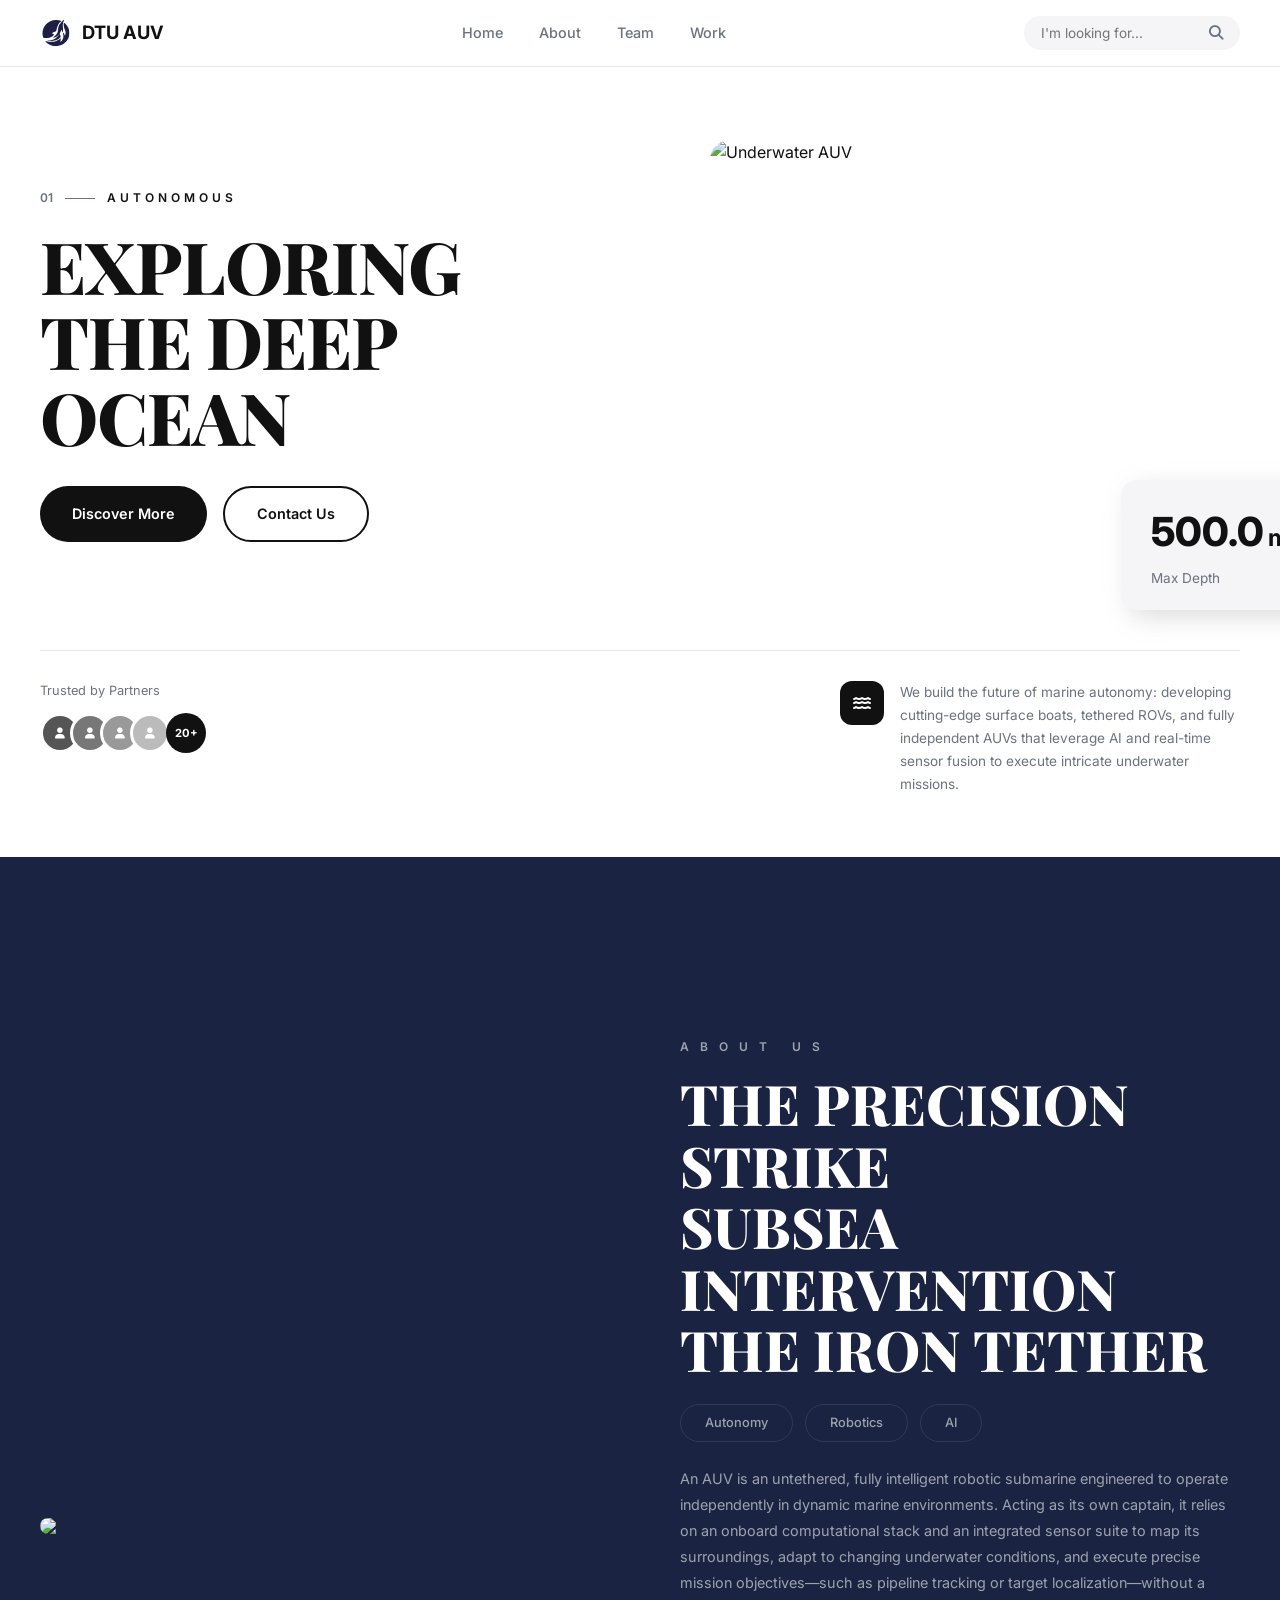
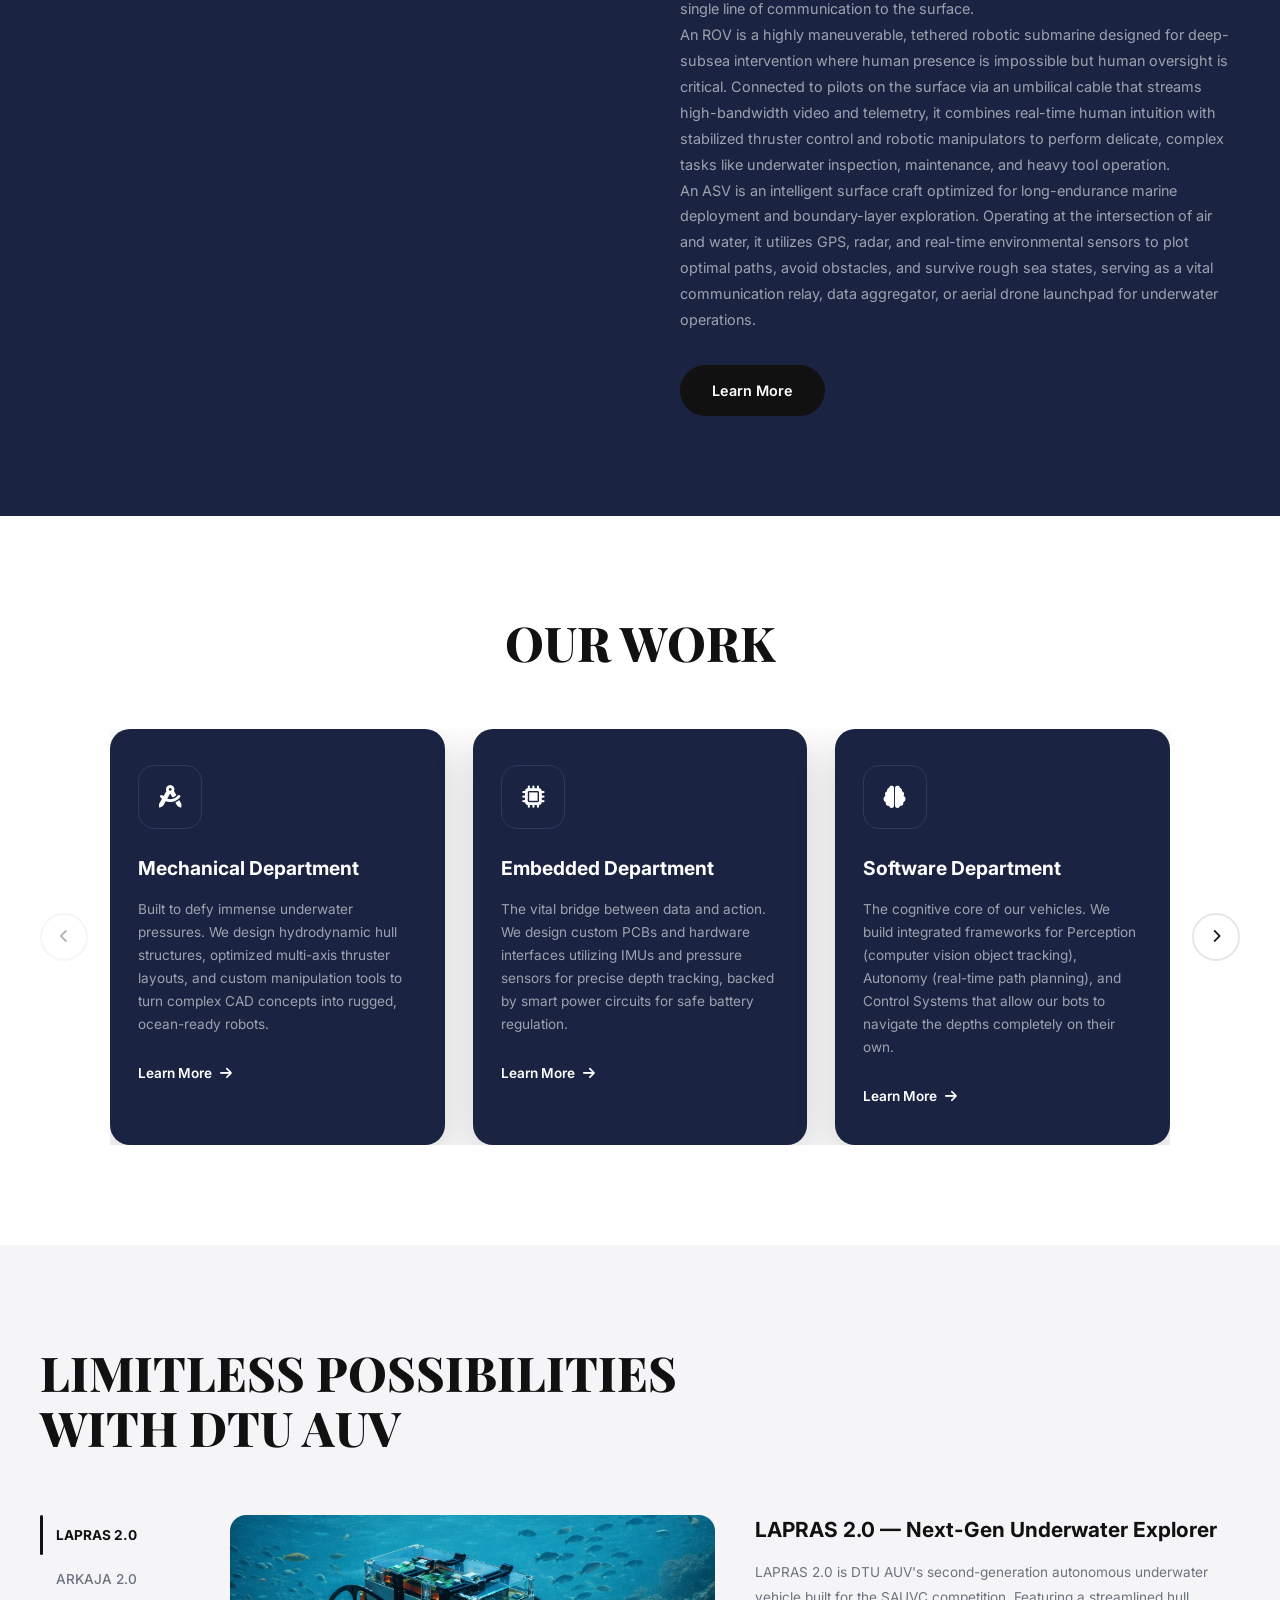
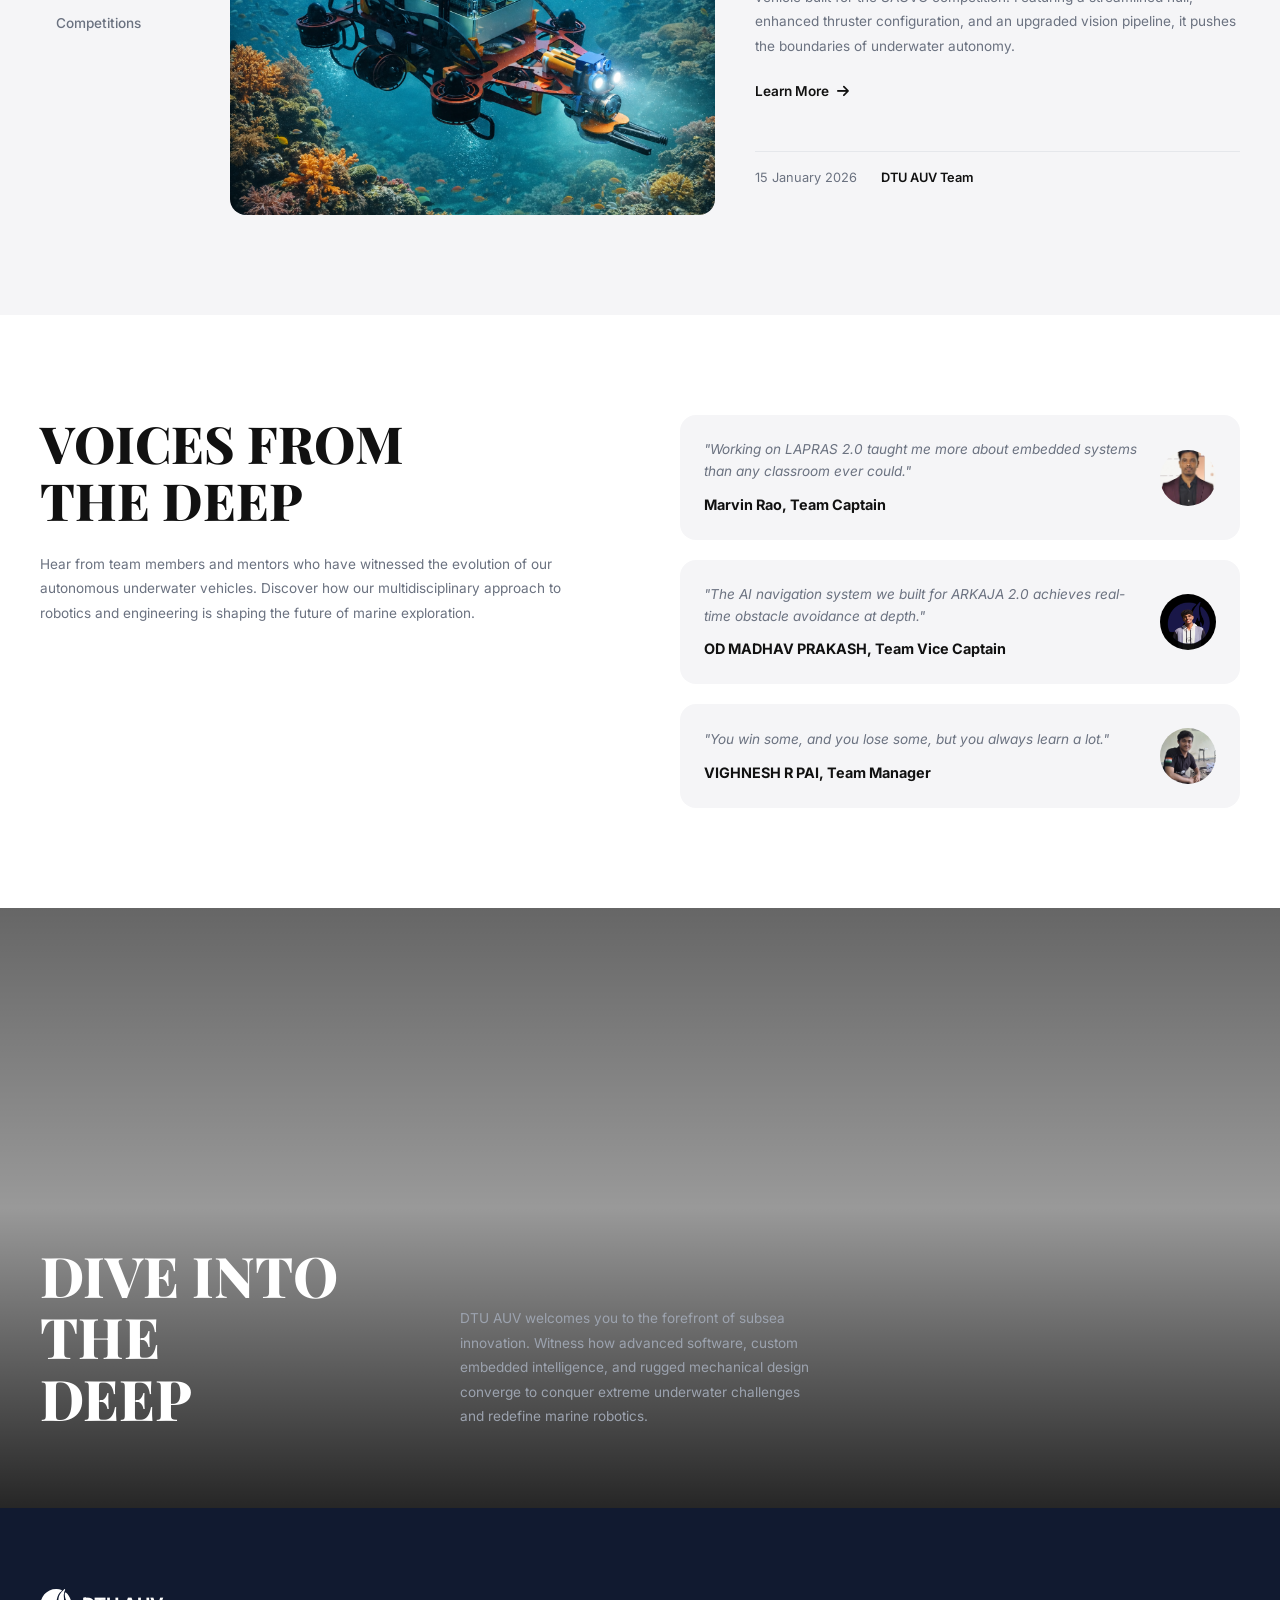
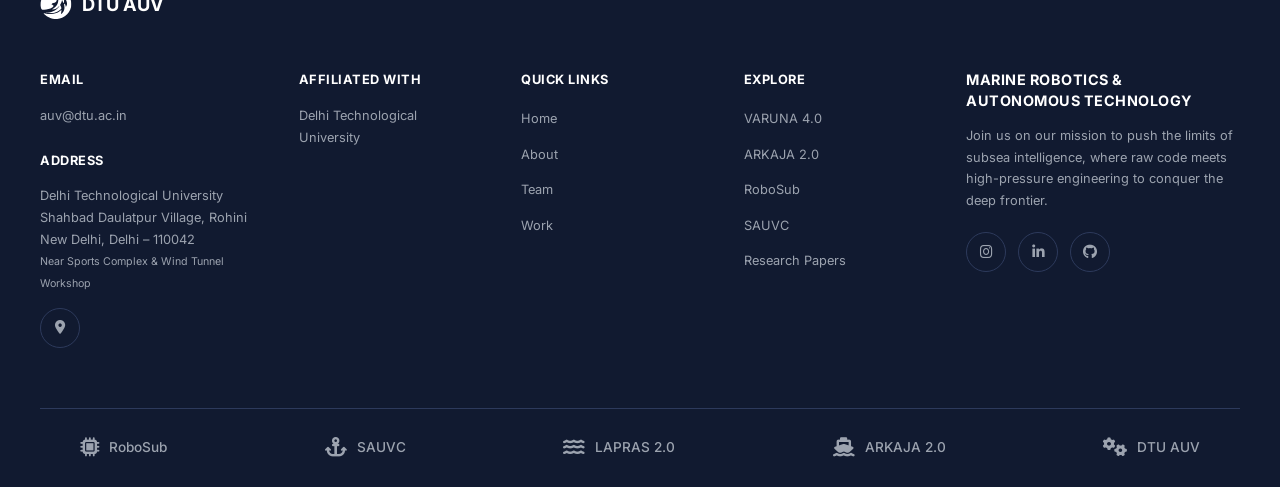
==== commit 40c88bc3: "v3.2 | Data Corrections" ====
--- a/index.html
+++ b/index.html
@@ -236,7 +236,7 @@
                         <h4>Marvin Rao, Team Captain</h4>
                     </div>
                     <div class="testimonial-avatar">
-                        <img src="https://images.unsplash.com/photo-1507003211169-0a1dd7228f2d?w=80&q=80" alt="James">
+                        <img src="/assets/images/Team Members/Mechanical/Marvin.png" alt="Marvin Rao">
                     </div>
                 </div>
                 <div class="testimonial-card">
@@ -245,7 +245,7 @@
                         <h4>OD MADHAV PRAKASH, Team Vice Captain</h4>
                     </div>
                     <div class="testimonial-avatar">
-                        <img src="https://images.unsplash.com/photo-1494790108377-be9c29b29330?w=80&q=80" alt="Samantha">
+                        <img src="/assets/images/Team Members/Embedded & Acoustics/Madhav.jpeg" alt="ODMP">
                     </div>
                 </div>
                 <div class="testimonial-card">
@@ -254,7 +254,7 @@
                         <h4>VIGHNESH R PAI, Team Manager</h4>
                     </div>
                     <div class="testimonial-avatar">
-                        <img src="https://images.unsplash.com/photo-1500648767791-00dcc994a43e?w=80&q=80" alt="Mark">
+                        <img src="/assets/images/Team Members/Embedded & Acoustics/Vighnesh.jpg" alt="VRPi">
                     </div>
                 </div>
             </div>
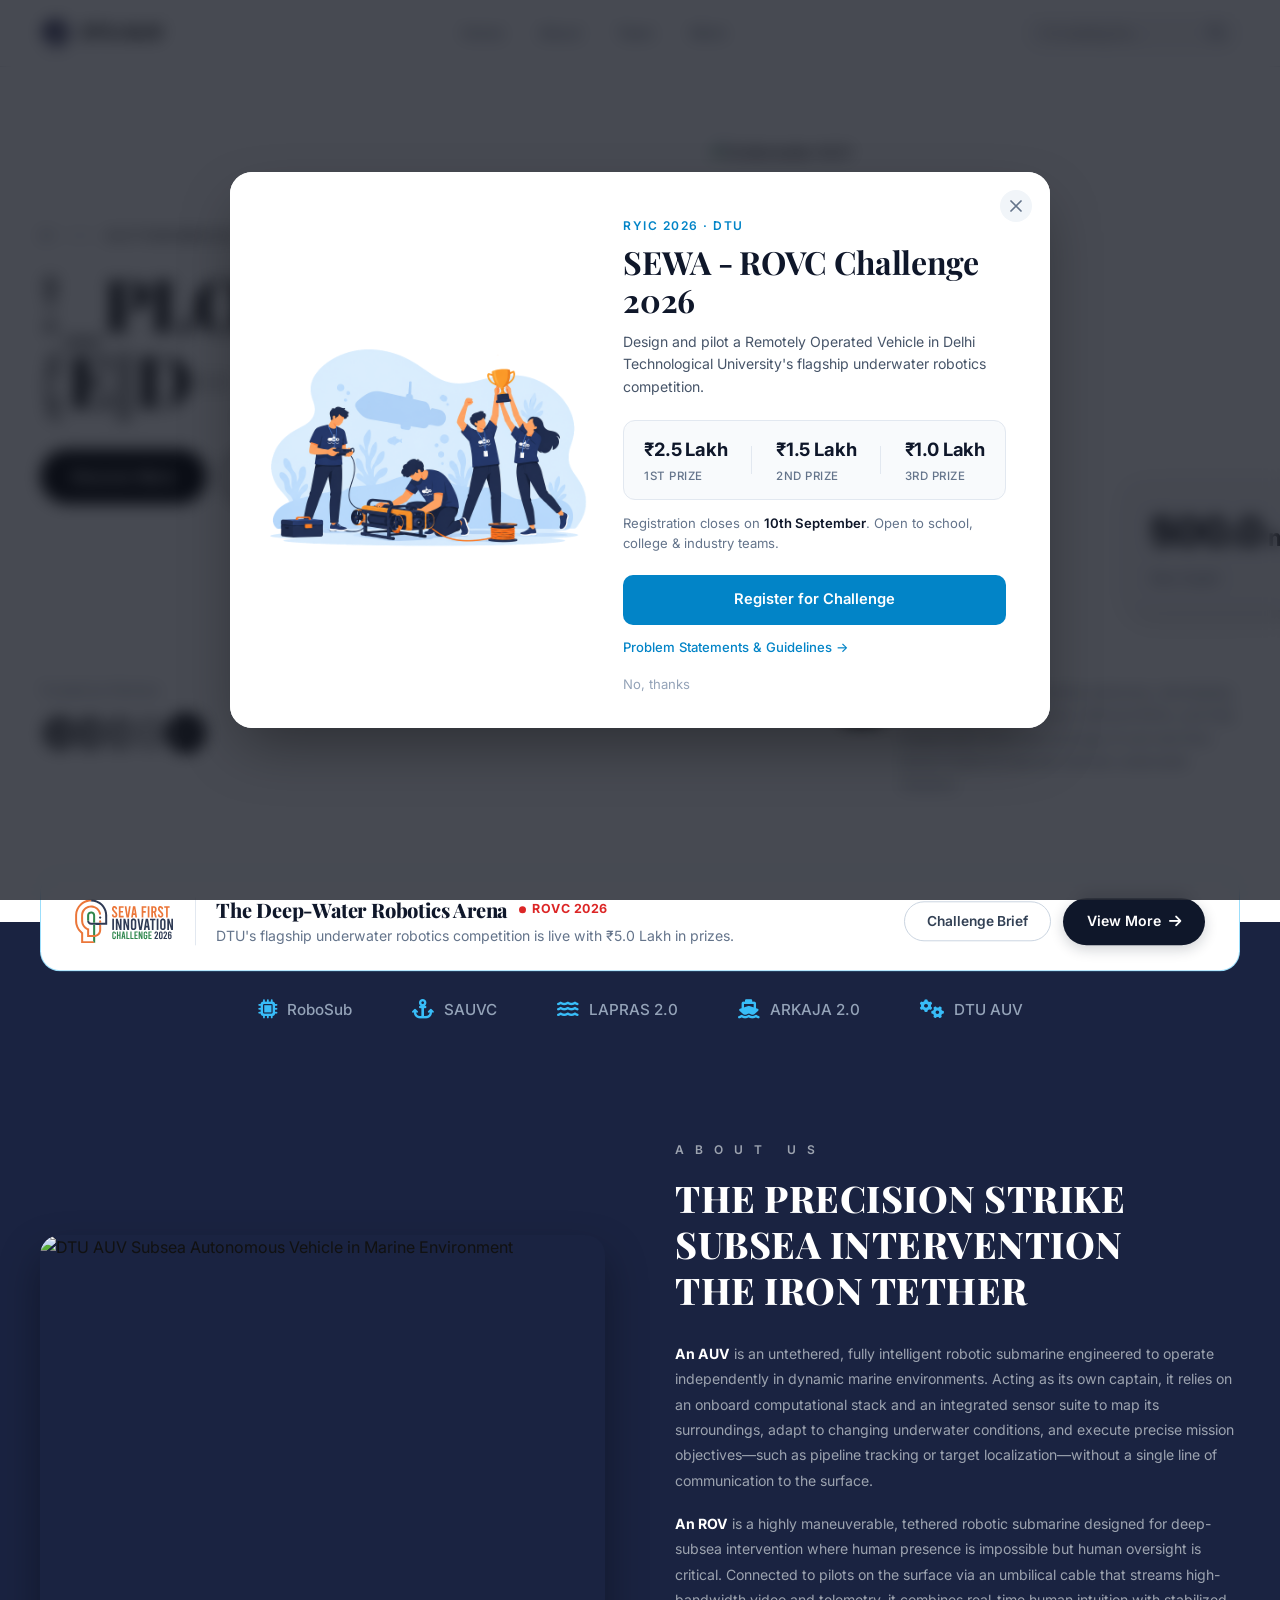
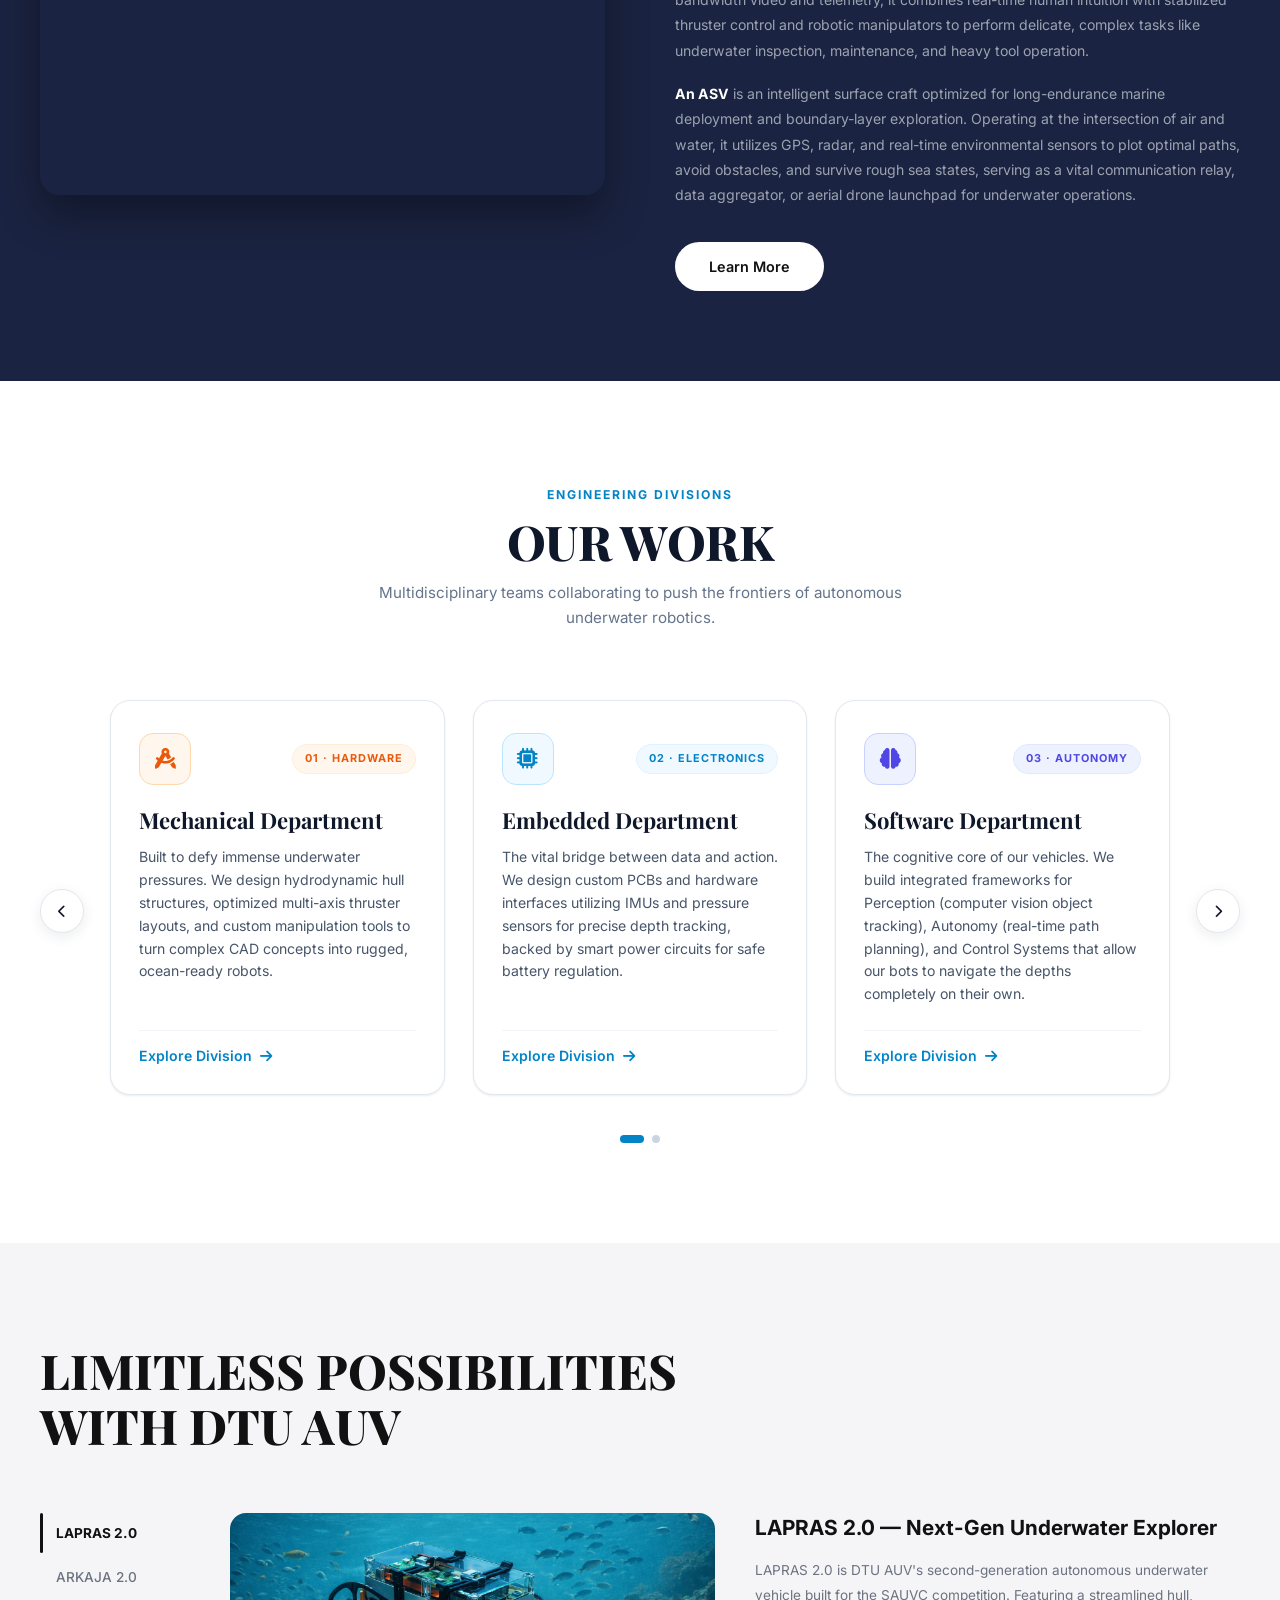
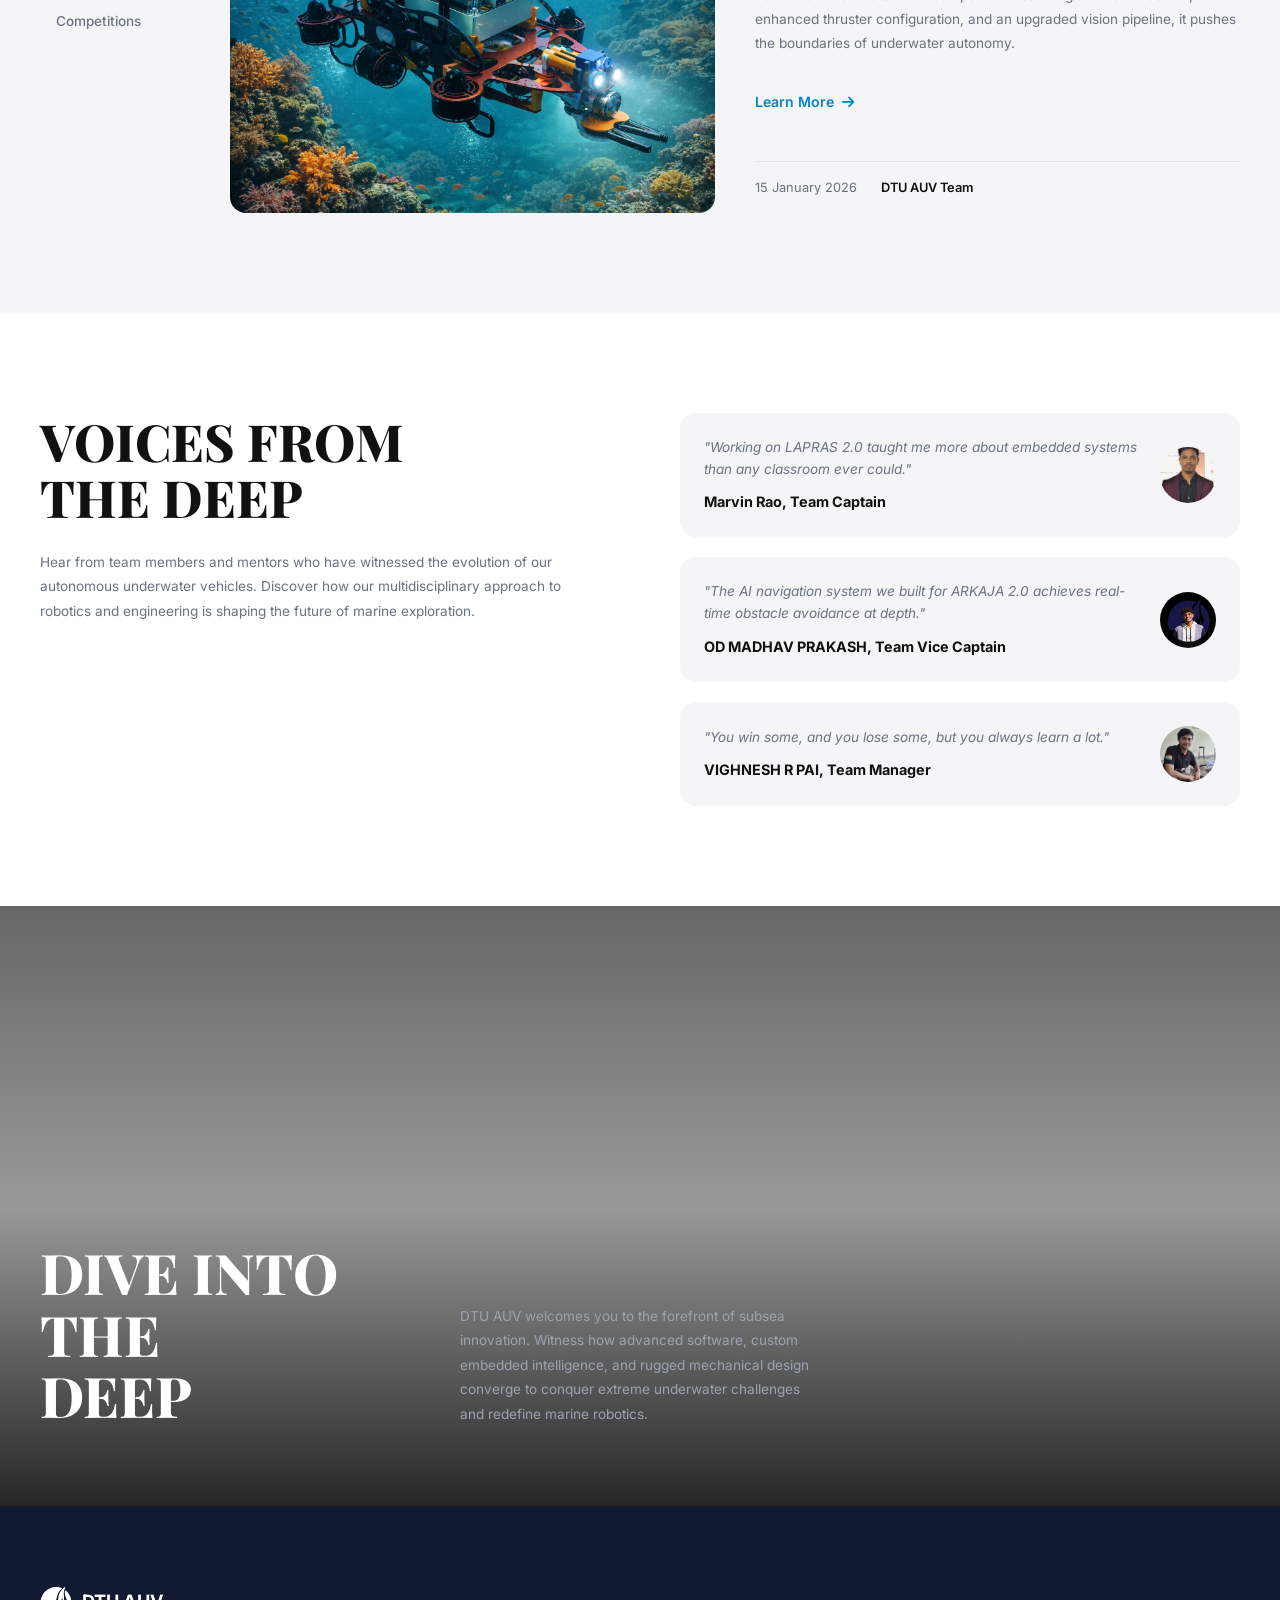
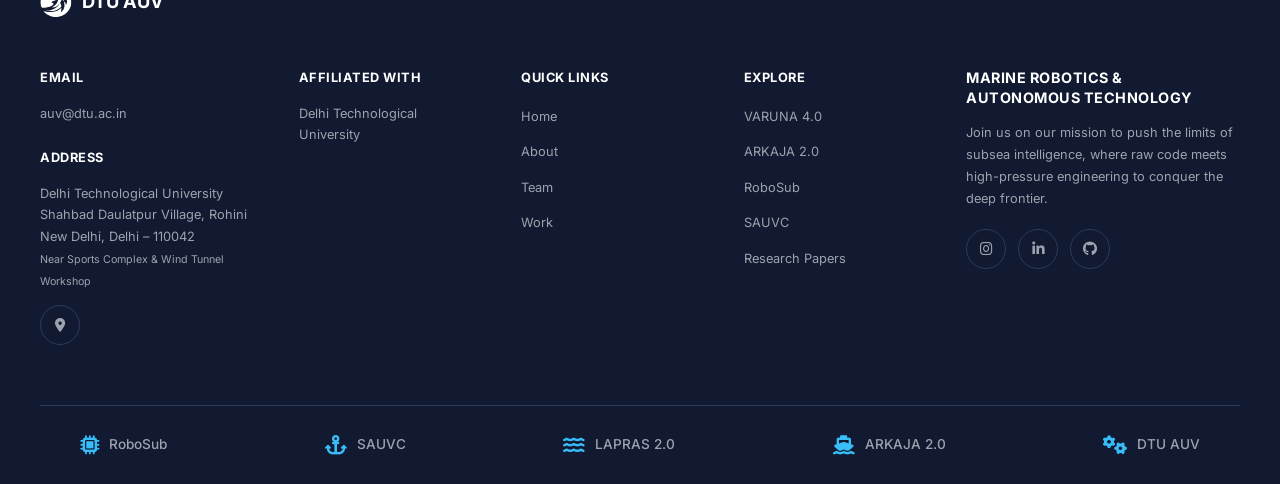
==== commit 31ca6eed: "v3.3 | SEVA spotlight banner, blue glow, centered logos, mobile layout, and team photo" ====
--- a/index.html
+++ b/index.html
@@ -5,7 +5,7 @@
     <meta name="viewport" content="width=device-width, initial-scale=1.0">
     <title>DTU AUV - Autonomous Underwater Vehicle</title>
     <link rel="icon" type="image/png" href="assets/images/logo-auv-favicon.png">
-    <link rel="stylesheet" href="css/styles.css">
+    <link rel="stylesheet" href="css/styles.css?v=20261006i">
     <link href="https://fonts.googleapis.com/css2?family=Inter:wght@300;400;500;600;700;800;900&family=Playfair+Display:wght@400;500;600;700;800;900&display=swap" rel="stylesheet">
     <link rel="stylesheet" href="https://cdnjs.cloudflare.com/ajax/libs/font-awesome/6.5.0/css/all.min.css">
 </head>
@@ -85,14 +85,46 @@
         </div>
     </section>
 
+    <!-- ========== SEWA SPOTLIGHT BANNER (On the Border) ========== -->
+    <div class="sewa-spotlight-wrapper">
+        <div class="sewa-spotlight-banner" id="sewa-spotlight-banner">
+            <div class="sewa-spotlight-inner">
+                <div class="sewa-spotlight-left">
+                    <div class="sewa-spotlight-logo-wrap" style="flex-shrink: 0; display: flex; align-items: center; justify-content: center; height: 48px; max-height: 48px;">
+                        <img src="assets/images/seva-first-innovation-logo.svg" alt="SEVA First Innovation Challenge Logo" class="sewa-spotlight-logo" height="44" style="height: 44px !important; max-height: 44px !important; width: auto !important; max-width: 120px !important; object-fit: contain !important; display: block !important;">
+                    </div>
+                    <div class="sewa-spotlight-content">
+                        <div class="sewa-spotlight-title-row">
+                            <h3 class="sewa-spotlight-title">The Deep-Water Robotics Arena</h3>
+                            <span class="sewa-spotlight-badge">
+                                <span class="pulse-dot"></span>
+                                <span>ROVC 2026</span>
+                            </span>
+                        </div>
+                        <p class="sewa-spotlight-msg">DTU's flagship underwater robotics competition is live with ₹5.0 Lakh in prizes.</p>
+                    </div>
+                </div>
+                <div class="sewa-spotlight-actions">
+                    <button class="sewa-spotlight-details" id="open-sewa-popup-btn" type="button">
+                        Challenge Brief
+                    </button>
+                    <a href="work.html#sewa-rovc" class="sewa-spotlight-btn">
+                        <span>View More</span>
+                        <i class="fa-solid fa-arrow-right"></i>
+                    </a>
+                </div>
+            </div>
+        </div>
+    </div>
+
     <!-- ========== LOGO STRIP ========== -->
     <section class="logo-strip">
         <div class="logo-strip-inner">
-            <div class="logo-item anim-fade-up"><i class="fas fa-microchip"></i> <span>RoboSub</span></div>
-            <div class="logo-item anim-fade-up delay-1"><i class="fas fa-anchor"></i> <span>SAUVC</span></div>
-            <div class="logo-item anim-fade-up delay-1"><i class="fas fa-water"></i> <span>LAPRAS 2.0</span></div>
-            <div class="logo-item anim-fade-up delay-2"><i class="fas fa-ship"></i> <span>ARKAJA 2.0</span></div>
-            <div class="logo-item anim-fade-up delay-2"><i class="fas fa-cogs"></i> <span>DTU AUV</span></div>
+            <div class="logo-item"><i class="fas fa-microchip"></i> <span>RoboSub</span></div>
+            <div class="logo-item"><i class="fas fa-anchor"></i> <span>SAUVC</span></div>
+            <div class="logo-item"><i class="fas fa-water"></i> <span>LAPRAS 2.0</span></div>
+            <div class="logo-item"><i class="fas fa-ship"></i> <span>ARKAJA 2.0</span></div>
+            <div class="logo-item"><i class="fas fa-cogs"></i> <span>DTU AUV</span></div>
         </div>
     </section>
 
@@ -100,23 +132,26 @@
     <section class="about" id="about">
         <div class="about-container">
             <div class="about-image anim-fade-right">
-                <img src="assets\images\fish around bot.png">
+                <img src="assets/images/fish around bot.png" alt="DTU AUV Subsea Autonomous Vehicle in Marine Environment" class="about-img">
             </div>
             <div class="about-content anim-fade-left">
                 <span class="section-label">A B O U T &nbsp; U S</span>
                 <h2 class="section-title">THE PRECISION STRIKE<br>SUBSEA INTERVENTION<br>THE IRON TETHER</h2>
-                <div class="about-tags">
-                    <span class="tag">Autonomy</span>
-                    <span class="tag">Robotics</span>
-                    <span class="tag">AI</span>
-                </div>
-                <ul class="about-text">
-                    <li>An AUV is an untethered, fully intelligent robotic submarine engineered to operate independently in dynamic marine environments. Acting as its own captain, it relies on an onboard computational stack and an integrated sensor suite to map its surroundings, adapt to changing underwater conditions, and execute precise mission objectives—such as pipeline tracking or target localization—without a single line of communication to the surface.</li>
-
-                    <li>An ROV is a highly maneuverable, tethered robotic submarine designed for deep-subsea intervention where human presence is impossible but human oversight is critical. Connected to pilots on the surface via an umbilical cable that streams high-bandwidth video and telemetry, it combines real-time human intuition with stabilized thruster control and robotic manipulators to perform delicate, complex tasks like underwater inspection, maintenance, and heavy tool operation.</li>
-
-                    <li>An ASV is an intelligent surface craft optimized for long-endurance marine deployment and boundary-layer exploration. Operating at the intersection of air and water, it utilizes GPS, radar, and real-time environmental sensors to plot optimal paths, avoid obstacles, and survive rough sea states, serving as a vital communication relay, data aggregator, or aerial drone launchpad for underwater operations.</li>
-                </ul>
+
+                <div class="about-text-blocks">
+                    <div class="about-block">
+                        <p><strong class="tech-term">An AUV</strong> is an untethered, fully intelligent robotic submarine engineered to operate independently in dynamic marine environments. Acting as its own captain, it relies on an onboard computational stack and an integrated sensor suite to map its surroundings, adapt to changing underwater conditions, and execute precise mission objectives—such as pipeline tracking or target localization—without a single line of communication to the surface.</p>
+                    </div>
+
+                    <div class="about-block">
+                        <p><strong class="tech-term">An ROV</strong> is a highly maneuverable, tethered robotic submarine designed for deep-subsea intervention where human presence is impossible but human oversight is critical. Connected to pilots on the surface via an umbilical cable that streams high-bandwidth video and telemetry, it combines real-time human intuition with stabilized thruster control and robotic manipulators to perform delicate, complex tasks like underwater inspection, maintenance, and heavy tool operation.</p>
+                    </div>
+
+                    <div class="about-block">
+                        <p><strong class="tech-term">An ASV</strong> is an intelligent surface craft optimized for long-endurance marine deployment and boundary-layer exploration. Operating at the intersection of air and water, it utilizes GPS, radar, and real-time environmental sensors to plot optimal paths, avoid obstacles, and survive rough sea states, serving as a vital communication relay, data aggregator, or aerial drone launchpad for underwater operations.</p>
+                    </div>
+                </div>
+
                 <div class="about-actions">
                     <a href="about.html" class="btn-primary">Learn More</a>
                 </div>
@@ -127,8 +162,10 @@
     <!-- ========== SERVICES SECTION ========== -->
     <section class="services" id="services">
         <div class="services-container">
-            <div class="services-header">
-                <h2 class="section-title-dark anim-fade-up">OUR WORK</h2>
+            <div class="services-header anim-fade-up">
+                <span class="services-eyebrow">ENGINEERING DIVISIONS</span>
+                <h2 class="section-title-dark">OUR WORK</h2>
+                <p class="services-subtitle">Multidisciplinary teams collaborating to push the frontiers of autonomous underwater robotics.</p>
             </div>
 
             <div class="services-stage" id="services-stage">
@@ -137,54 +174,73 @@
                 </button>
 
                 <div class="services-track" id="services-track">
-                    <div class="service-card" data-index="0">
-                        <div class="service-icon">
-                            <i class="fas fa-brain"></i>
+                    <div class="service-card" data-index="2" data-dept="mechanical">
+                        <div class="service-card-top">
+                            <div class="service-icon">
+                                <i class="fas fa-drafting-compass"></i>
+                            </div>
+                            <span class="service-dept-tag">01 · HARDWARE</span>
+                        </div>
+                        <div class="service-card-body">
+                            <h3>Mechanical Department</h3>
+                            <p>Built to defy immense underwater pressures. We design hydrodynamic hull structures, optimized multi-axis thruster layouts, and custom manipulation tools to turn complex CAD concepts into rugged, ocean-ready robots.</p>
+                            <a href="work.html" class="service-link">Explore Division <i class="fas fa-arrow-right"></i></a>
+                        </div>
+                    </div>
+
+                    <div class="service-card" data-index="1" data-dept="embedded">
+                        <div class="service-card-top">
+                            <div class="service-icon">
+                                <i class="fas fa-microchip"></i>
+                            </div>
+                            <span class="service-dept-tag">02 · ELECTRONICS</span>
+                        </div>
+                        <div class="service-card-body">
+                            <h3>Embedded Department</h3>
+                            <p>The vital bridge between data and action. We design custom PCBs and hardware interfaces utilizing IMUs and pressure sensors for precise depth tracking, backed by smart power circuits for safe battery regulation.</p>
+                            <a href="work.html" class="service-link">Explore Division <i class="fas fa-arrow-right"></i></a>
+                        </div>
+                    </div>
+
+                    <div class="service-card" data-index="0" data-dept="software">
+                        <div class="service-card-top">
+                            <div class="service-icon">
+                                <i class="fas fa-brain"></i>
+                            </div>
+                            <span class="service-dept-tag">03 · AUTONOMY</span>
                         </div>
                         <div class="service-card-body">
                             <h3>Software Department</h3>
                             <p>The cognitive core of our vehicles. We build integrated frameworks for Perception (computer vision object tracking), Autonomy (real-time path planning), and Control Systems that allow our bots to navigate the depths completely on their own.</p>
-                            <a href="#" class="service-link">Learn More <i class="fas fa-arrow-right"></i></a>
-                        </div>
-                    </div>
-                    <div class="service-card" data-index="1">
-                        <div class="service-icon">
-                            <i class="fas fa-microchip"></i>
+                            <a href="work.html" class="service-link">Explore Division <i class="fas fa-arrow-right"></i></a>
+                        </div>
+                    </div>
+
+                    <div class="service-card" data-index="4" data-dept="rnd">
+                        <div class="service-card-top">
+                            <div class="service-icon">
+                                <i class="fas fa-flask"></i>
+                            </div>
+                            <span class="service-dept-tag">04 · RESEARCH</span>
                         </div>
                         <div class="service-card-body">
-                            <h3>Embedded Department</h3>
-                            <p>The vital bridge between data and action. We design custom PCBs and hardware interfaces utilizing IMUs and pressure sensors for precise depth tracking, backed by smart power circuits for safe battery regulation.</p>
-                            <a href="#" class="service-link">Learn More <i class="fas fa-arrow-right"></i></a>
-                        </div>
-                    </div>
-                    <div class="service-card" data-index="2">
-                        <div class="service-icon">
-                            <i class="fas fa-drafting-compass"></i>
-                        </div>
-                        <div class="service-card-body">
-                            <h3>Mechanical Department</h3>
-                            <p>Built to defy immense underwater pressures. We design hydrodynamic hull structures, optimized multi-axis thruster layouts, and custom manipulation tools to turn complex CAD concepts into rugged, ocean-ready robots.</p>
-                            <a href="#" class="service-link">Learn More <i class="fas fa-arrow-right"></i></a>
-                        </div>
-                    </div>
-                    <div class="service-card" data-index="3">
-                        <div class="service-icon">
-                            <i class="fas fa-building"></i>
+                            <h3>R&amp;D Department</h3>
+                            <p>Exploring the technologies that push autonomous marine systems forward. We research, prototype, and validate new approaches in robotics, sensing, navigation, and intelligent underwater systems for the next generation of our vehicles.</p>
+                            <a href="work.html" class="service-link">Explore Division <i class="fas fa-arrow-right"></i></a>
+                        </div>
+                    </div>
+
+                    <div class="service-card" data-index="3" data-dept="corporate">
+                        <div class="service-card-top">
+                            <div class="service-icon">
+                                <i class="fas fa-building"></i>
+                            </div>
+                            <span class="service-dept-tag">05 · OUTREACH</span>
                         </div>
                         <div class="service-card-body">
                             <h3>Corporate Department</h3>
                             <p>Driving the team's external partnerships and growth. We manage industry collaborations, sponsorships, outreach, and strategic relationships that connect DTU AUV with organizations shaping the future of marine technology.</p>
-                            <a href="#" class="service-link">Learn More <i class="fas fa-arrow-right"></i></a>
-                        </div>
-                    </div>
-                    <div class="service-card" data-index="4">
-                        <div class="service-icon">
-                            <i class="fas fa-flask"></i>
-                        </div>
-                        <div class="service-card-body">
-                            <h3>R&amp;D Department</h3>
-                            <p>Exploring the technologies that push autonomous marine systems forward. We research, prototype, and validate new approaches in robotics, sensing, navigation, and intelligent underwater systems for the next generation of our vehicles.</p>
-                            <a href="#" class="service-link">Learn More <i class="fas fa-arrow-right"></i></a>
+                            <a href="work.html" class="service-link">Explore Division <i class="fas fa-arrow-right"></i></a>
                         </div>
                     </div>
                 </div>
@@ -363,7 +419,39 @@
         </div>
     </footer>
 
-    <script src="js/script.js"></script>
-    <script src="js/services-carousel.js"></script>
+    <!-- ========== PROMOTIONAL POPUP MODAL (SEWA - ROVC 2026) ========== -->
+    <div class="promo-modal" id="sewa-promo-modal" role="dialog" aria-modal="true" aria-labelledby="promo-title">
+        <div class="promo-backdrop" id="promo-backdrop"></div>
+        <div class="sewa-card">
+            <button class="sewa-close" id="promo-close" aria-label="Close popup">
+                <svg width="12" height="12" viewBox="0 0 12 12" fill="none" xmlns="http://www.w3.org/2000/svg">
+                    <path d="M1 1L11 11M1 11L11 1" stroke="currentColor" stroke-width="1.75" stroke-linecap="round"/>
+                </svg>
+            </button>
+            <div class="sewa-visual">
+                <img src="assets/images/rov.png" alt="SEWA - ROVC Challenge 2026" class="sewa-img">
+            </div>
+            <div class="sewa-body">
+                <span class="sewa-eyebrow">RYIC 2026 · DTU</span>
+                <h2 class="sewa-title" id="promo-title">SEWA - ROVC Challenge 2026</h2>
+                <p class="sewa-summary">Design and pilot a Remotely Operated Vehicle in Delhi Technological University's flagship underwater robotics competition.</p>
+                <div class="sewa-prizes">
+                    <div class="prize-entry"><span class="prize-num">₹2.5 Lakh</span><span class="prize-lbl">1st Prize</span></div>
+                    <div class="prize-sep"></div>
+                    <div class="prize-entry"><span class="prize-num">₹1.5 Lakh</span><span class="prize-lbl">2nd Prize</span></div>
+                    <div class="prize-sep"></div>
+                    <div class="prize-entry"><span class="prize-num">₹1.0 Lakh</span><span class="prize-lbl">3rd Prize</span></div>
+                </div>
+                <p class="sewa-deadline-note">Registration closes on <strong>10th September</strong>.<span class="deadline-extra"> Open to school, college &amp; industry teams.</span></p>
+                <a href="https://sewafirstryic.dtu.ac.in/signin" target="_blank" rel="noopener noreferrer" class="sewa-btn">Register for Challenge</a>
+                <a href="https://sewafirstryic.dtu.ac.in/problem-statements" target="_blank" rel="noopener noreferrer" class="sewa-secondary-link">Problem Statements &amp; Guidelines &rarr;</a>
+                <button class="sewa-dismiss" id="promo-dismiss">No, thanks</button>
+            </div>
+        </div>
+    </div>
+
+    <script src="js/script.js?v=20261004c"></script>
+    <script src="js/services-carousel.js?v=20261004c"></script>
+    <script src="js/promo-popup.js?v=20261006a"></script>
 </body>
 </html>
--- a/css/styles.css
+++ b/css/styles.css
@@ -1,1754 +1,2718 @@
-/* ========== RESET & BASE ========== */
-*, *::before, *::after {
-    margin: 0;
-    padding: 0;
-    box-sizing: border-box;
-}
-
-:root {
-    --bg-dark: #1a2341;
-    --bg-darker: #111a30;
-    --bg-light: #f5f5f7;
-    --bg-white: #ffffff;
-    --text-dark: #111111;
-    --text-light: #ffffff;
-    --text-gray: #6b7280;
-    --text-muted: #9ca3af;
-    --accent: #ffffff;
-    --accent-coral: #ff6348;
-    --navy: #1a2341;
-    --navy-light: #243056;
-    --border-light: #e5e7eb;
-    --border-dark: #2d3a5c;
-    --transition: 0.4s cubic-bezier(0.25, 0.46, 0.45, 0.94);
-    --transition-fast: 0.25s ease;
-}
-
-html {
-    scroll-behavior: smooth;
-    font-size: 16px;
-    width: 100%;
-    overflow-x: clip;
-}
-
-body {
-    font-family: 'Inter', sans-serif;
-    background: var(--bg-white);
-    color: var(--text-dark);
-    overflow-x: clip;
-    width: 100%;
-    line-height: 1.6;
-}
-
-a {
-    text-decoration: none;
-    color: inherit;
-}
-
-ul { list-style: none; }
-
-img {
-    max-width: 100%;
-    display: block;
-}
-
-/* ========== SCROLL ANIMATION CLASSES ========== */
-.anim-fade-up {
-    opacity: 0;
-    transform: translateY(60px);
-    transition: opacity 0.8s var(--transition), transform 0.8s var(--transition);
-}
-
-.anim-fade-left {
-    opacity: 0;
-    transform: translateX(60px);
-    transition: opacity 0.8s var(--transition), transform 0.8s var(--transition);
-}
-
-.anim-fade-right {
-    opacity: 0;
-    transform: translateX(-60px);
-    transition: opacity 0.8s var(--transition), transform 0.8s var(--transition);
-}
-
-.anim-fade-up.visible,
-.anim-fade-left.visible,
-.anim-fade-right.visible {
-    opacity: 1;
-    transform: translate(0, 0);
-}
-
-.delay-1 { transition-delay: 0.15s !important; }
-.delay-2 { transition-delay: 0.3s !important; }
-.delay-3 { transition-delay: 0.45s !important; }
-
-/* ========== NAVBAR ========== */
-.navbar {
-    position: fixed;
-    top: 0;
-    left: 0;
-    width: 100%;
-    z-index: 1000;
-    background: rgba(255, 255, 255, 0.95);
-    backdrop-filter: blur(20px);
-    border-bottom: 1px solid var(--border-light);
-    transition: var(--transition);
-}
-
-.navbar.scrolled {
-    box-shadow: 0 2px 30px rgba(0, 0, 0, 0.08);
-}
-
-.nav-container {
-    max-width: 1300px;
-    margin: 0 auto;
-    display: flex;
-    align-items: center;
-    justify-content: space-between;
-    padding: 16px 40px;
-}
-
-.nav-logo {
-    display: flex;
-    align-items: center;
-    gap: 10px;
-    font-weight: 700;
-    font-size: 1.15rem;
-    color: var(--text-dark);
-}
-
-.logo-icon {
-    width: 32px;
-    height: 32px;
-    display: flex;
-    align-items: center;
-    justify-content: center;
-}
-
-.nav-links {
-    display: flex;
-    gap: 36px;
-}
-
-.nav-links a {
-    font-size: 0.9rem;
-    font-weight: 500;
-    color: var(--text-gray);
-    position: relative;
-    transition: var(--transition-fast);
-    padding: 4px 0;
-}
-
-.nav-links a::after {
-    content: '';
-    position: absolute;
-    bottom: -2px;
-    left: 0;
-    width: 0;
-    height: 2px;
-    background: var(--text-dark);
-    transition: var(--transition-fast);
-}
-
-.nav-links a:hover,
-.nav-links a.active {
-    color: var(--text-dark);
-}
-
-.nav-links a:hover::after,
-.nav-links a.active::after {
-    width: 100%;
-}
-
-.nav-search {
-    display: flex;
-    align-items: center;
-    background: var(--bg-light);
-    border-radius: 50px;
-    padding: 8px 16px;
-    gap: 8px;
-    transition: var(--transition-fast);
-    border: 1px solid transparent;
-}
-
-.nav-search:focus-within {
-    border-color: var(--text-dark);
-    background: var(--bg-white);
-}
-
-.nav-search input {
-    border: none;
-    outline: none;
-    background: transparent;
-    font-family: inherit;
-    font-size: 0.85rem;
-    color: var(--text-dark);
-    width: 160px;
-}
-
-.search-btn {
-    background: none;
-    border: none;
-    cursor: pointer;
-    color: var(--text-gray);
-    transition: var(--transition-fast);
-    font-size: 0.9rem;
-}
-
-.search-btn:hover {
-    color: var(--text-dark);
-}
-
-.mobile-menu-btn {
-    display: none;
-    background: none;
-    border: none;
-    font-size: 1.5rem;
-    color: var(--text-dark);
-    cursor: pointer;
-}
-
-/* ========== HERO SECTION ========== */
-.hero {
-    background: var(--bg-white);
-    padding: 140px 40px 60px;
-    max-width: 1300px;
-    margin: 0 auto;
-}
-
-.hero-container {
-    display: grid;
-    grid-template-columns: 1fr 1fr;
-    gap: 40px;
-    align-items: center;
-    position: relative;
-}
-
-.hero-tag {
-    display: flex;
-    align-items: center;
-    gap: 12px;
-    margin-bottom: 20px;
-}
-
-.tag-number {
-    font-size: 0.75rem;
-    font-weight: 600;
-    color: var(--text-gray);
-}
-
-.tag-line {
-    width: 30px;
-    height: 1px;
-    background: var(--text-gray);
-}
-
-.tag-text {
-    font-size: 0.75rem;
-    font-weight: 600;
-    letter-spacing: 4px;
-    color: var(--text-dark);
-}
-
-.hero-title {
-    font-family: 'Playfair Display', serif;
-    font-size: 4.5rem;
-    font-weight: 800;
-    line-height: 1.05;
-    letter-spacing: -1px;
-    color: var(--text-dark);
-    margin-bottom: 32px;
-}
-
-.hero-buttons {
-    display: flex;
-    gap: 16px;
-}
-
-.btn-primary {
-    display: inline-flex;
-    align-items: center;
-    padding: 14px 32px;
-    background: var(--text-dark);
-    color: var(--text-light);
-    border-radius: 50px;
-    font-size: 0.9rem;
-    font-weight: 600;
-    transition: var(--transition);
-    position: relative;
-    overflow: hidden;
-}
-
-.btn-primary::before {
-    content: '';
-    position: absolute;
-    top: 0;
-    left: -100%;
-    width: 100%;
-    height: 100%;
-    background: linear-gradient(90deg, transparent, rgba(255,255,255,0.15), transparent);
-    transition: 0.5s;
-}
-
-.btn-primary:hover::before {
-    left: 100%;
-}
-
-.btn-primary:hover {
-    transform: translateY(-2px);
-    box-shadow: 0 8px 25px rgba(0, 0, 0, 0.3);
-}
-
-.btn-outline {
-    display: inline-flex;
-    align-items: center;
-    padding: 14px 32px;
-    background: transparent;
-    color: var(--text-dark);
-    border: 2px solid var(--text-dark);
-    border-radius: 50px;
-    font-size: 0.9rem;
-    font-weight: 600;
-    transition: var(--transition);
-}
-
-.btn-outline:hover {
-    background: var(--text-dark);
-    color: var(--text-light);
-    transform: translateY(-2px);
-}
-
-.hero-right {
-    display: flex;
-    justify-content: center;
-}
-
-.hero-image-wrapper {
-    position: relative;
-    width: 100%;
-    max-width: 480px;
-    border-radius: 20px;
-    overflow: hidden;
-}
-
-.hero-img {
-    width: 100%;
-    height: 450px;
-    object-fit: cover;
-    transition: transform 0.6s ease;
-}
-
-.hero-image-wrapper:hover .hero-img {
-    transform: scale(1.05);
-}
-
-.svg-white {
-  fill: #ffffff !important;
-  color: #ffffff;
-  stroke: #ffffff;
-  filter: brightness(0) invert(1);
-}
-
-.hero-stats {
-    position: absolute;
-    right: -80px;
-    bottom: -20px;
-    background: var(--bg-light);
-    padding: 20px 30px;
-    border-radius: 16px;
-    filter: drop-shadow(0.5rem 0.5rem 0.75rem rgba(105, 104, 105, 0.219));
-}
-
-.stat-number {
-    font-size: 2.5rem;
-    font-weight: 800;
-    color: var(--text-dark);
-}
-
-.stat-suffix {
-    font-size: 1.5rem;
-    font-weight: 700;
-    color: var(--text-dark);
-}
-
-.stat-label {
-    font-size: 0.85rem;
-    color: var(--text-gray);
-    margin-top: 4px;
-}
-
-.hero-bottom {
-    display: flex;
-    justify-content: space-between;
-    align-items: flex-start;
-    margin-top: 60px;
-    padding-top: 30px;
-    border-top: 1px solid var(--border-light);
-}
-
-.trusted-label {
-    font-size: 0.8rem;
-    color: var(--text-gray);
-    margin-bottom: 12px;
-}
-
-.trusted-avatars {
-    display: flex;
-    align-items: center;
-}
-
-.avatar {
-    width: 40px;
-    height: 40px;
-    border-radius: 50%;
-    display: flex;
-    align-items: center;
-    justify-content: center;
-    color: white;
-    font-size: 0.7rem;
-    margin-right: -10px;
-    border: 3px solid white;
-    transition: transform var(--transition-fast);
-}
-
-.avatar:hover {
-    transform: translateY(-4px);
-    z-index: 2;
-}
-
-.avatar-count {
-    width: 40px;
-    height: 40px;
-    border-radius: 50%;
-    background: var(--text-dark);
-    color: white;
-    display: flex;
-    align-items: center;
-    justify-content: center;
-    font-size: 0.7rem;
-    font-weight: 700;
-    margin-left: 6px;
-}
-
-.hero-description {
-    max-width: 400px;
-    display: flex;
-    gap: 16px;
-    align-items: flex-start;
-}
-
-.desc-icon {
-    width: 44px;
-    height: 44px;
-    min-width: 44px;
-    background: var(--text-dark);
-    border-radius: 12px;
-    display: flex;
-    align-items: center;
-    justify-content: center;
-    color: white;
-    font-size: 1rem;
-}
-
-.hero-description p {
-    font-size: 0.85rem;
-    color: var(--text-gray);
-    line-height: 1.7;
-}
-
-/* ========== LOGO STRIP ========== */
-.logo-strip {
-    background: var(--bg-dark);
-    padding: 28px 40px;
-    overflow: hidden;
-}
-
-.logo-strip-inner {
-    max-width: 1300px;
-    margin: 0 auto;
-    display: flex;
-    justify-content: space-between;
-    align-items: center;
-    gap: 40px;
-}
-
-.logo-item {
-    display: flex;
-    align-items: center;
-    gap: 10px;
-    color: var(--text-muted);
-    font-size: 0.95rem;
-    font-weight: 500;
-    white-space: nowrap;
-    transition: var(--transition-fast);
-}
-
-.logo-item:hover {
-    color: var(--text-light);
-}
-
-.logo-item i {
-    font-size: 1.2rem;
-}
-
-/* ========== ABOUT SECTION ========== */
-.about {
-    background: var(--bg-dark);
-    padding: 100px 40px;
-}
-
-.about-container {
-    max-width: 1300px;
-    margin: 0 auto;
-    display: grid;
-    grid-template-columns: 1fr 1fr;
-    gap: 80px;
-    align-items: center;
-}
-
-.about-image {
-    position: relative;
-    border-radius: 20px;
-    overflow: hidden;
-}
-
-.about-img {
-    width: 100%;
-    height: 520px;
-    object-fit: cover;
-    transition: transform 0.6s ease;
-    filter: grayscale(30%);
-}
-
-.about-image:hover .about-img {
-    transform: scale(1.05);
-    filter: grayscale(0%);
-}
-
-.section-label {
-    font-size: 0.75rem;
-    font-weight: 600;
-    letter-spacing: 4px;
-    color: var(--text-muted);
-    display: block;
-    margin-bottom: 16px;
-}
-
-.section-title {
-    font-family: 'Playfair Display', serif;
-    font-size: 3.5rem;
-    font-weight: 800;
-    color: var(--text-light);
-    line-height: 1.1;
-    margin-bottom: 24px;
-}
-
-.about-tags {
-    display: flex;
-    gap: 12px;
-    margin-bottom: 24px;
-}
-
-.tag {
-    padding: 8px 24px;
-    border: 1px solid var(--border-dark);
-    border-radius: 50px;
-    font-size: 0.8rem;
-    font-weight: 500;
-    color: var(--text-muted);
-    transition: var(--transition-fast);
-    cursor: pointer;
-}
-
-.tag:hover {
-    background: var(--text-light);
-    color: var(--text-dark);
-    border-color: var(--text-light);
-}
-
-.about-text {
-    font-size: 0.9rem;
-    color: var(--text-muted);
-    line-height: 1.8;
-    margin-bottom: 32px;
-}
-
-.about-actions {
-    display: flex;
-    align-items: center;
-    gap: 24px;
-}
-
-.btn-text {
-    display: inline-flex;
-    align-items: center;
-    gap: 10px;
-    color: var(--text-muted);
-    font-size: 0.9rem;
-    font-weight: 500;
-    transition: var(--transition-fast);
-}
-
-.btn-text:hover {
-    color: var(--text-light);
-}
-
-.btn-text i {
-    font-size: 1.3rem;
-}
-
-/* ========== SERVICES SECTION ========== */
-.services {
-    background: var(--bg-white);
-    padding: 100px 40px;
-}
-
-.services-container {
-    max-width: 1300px;
-    margin: 0 auto;
-}
-
-.services-header {
-    display: flex;
-    justify-content: center;
-    align-items: center;
-    margin-bottom: 60px;
-}
-
-.section-title-dark {
-    font-family: 'Playfair Display', serif;
-    font-size: 3rem;
-    font-weight: 800;
-    color: var(--text-dark);
-    line-height: 1.1;
-}
-
-/* ---------- Edge Arrows — pinned to either end of the stage ---------- */
-.nav-arrow {
-    width: 48px;
-    height: 48px;
-    border-radius: 50%;
-    border: 2px solid var(--border-light);
-    background: var(--bg-white);
-    cursor: pointer;
-    display: flex;
-    align-items: center;
-    justify-content: center;
-    font-size: 0.85rem;
-    color: var(--text-dark);
-    transition: var(--transition-fast);
-}
-
-.nav-arrow--left,
-.nav-arrow--right {
-    position: absolute;
-    top: 50%;
-    transform: translateY(-50%);
-    z-index: 30;
-}
-
-.nav-arrow--left { left: 0; }
-.nav-arrow--right { right: 0; }
-
-.nav-arrow:hover {
-    background: var(--text-dark);
-    color: var(--text-light);
-    border-color: var(--text-dark);
-    transform: translateY(-50%) scale(1.08);
-}
-
-.nav-arrow.is-disabled {
-    opacity: 0.35;
-    cursor: not-allowed;
-    pointer-events: none;
-}
-
-/* ============================================================
-   OUR WORK — Paged Carousel
-   Page 1: Mechanical, Embedded, Software (3 cards)
-   Page 2: R&D, Corporate (2 cards)
-   ============================================================ */
-
-.services-stage {
-    position: relative;
-    width: 100%;
-    padding: 0 70px;
-}
-
-.services-viewport {
-    overflow: hidden;
-    width: 100%;
-}
-
-.services-slider {
-    display: flex;
-    transition: transform 0.6s cubic-bezier(0.4, 0, 0.2, 1);
-}
-
-.services-page {
-    display: flex;
-    flex-shrink: 0;
-    width: 100%;
-    gap: 28px;
-    justify-content: center;
-    align-items: stretch;
-}
-
-.service-card {
-    position: relative;
-    flex: 1 1 300px;
-    max-width: 340px;
-    min-height: 400px;
-    background: var(--bg-dark);
-    border-radius: 20px;
-    padding: 36px 28px;
-    overflow: hidden;
-    box-shadow: 0 15px 40px rgba(0, 0, 0, 0.18);
-    transition: transform 0.4s ease, box-shadow 0.4s ease;
-}
-
-.service-card:hover {
-    transform: translateY(-10px);
-    box-shadow: 0 25px 60px rgba(0, 0, 0, 0.3), 0 0 60px rgba(255, 99, 72, 0.08);
-}
-
-.service-card::before {
-    content: '';
-    position: absolute;
-    top: 0;
-    left: 0;
-    width: 100%;
-    height: 100%;
-    background: linear-gradient(135deg, rgba(255,255,255,0.05) 0%, transparent 60%);
-    opacity: 0;
-    transition: var(--transition);
-    pointer-events: none;
-}
-
-.service-card:hover::before {
-    opacity: 1;
-}
-
-.service-icon {
-    width: 64px;
-    height: 64px;
-    border-radius: 16px;
-    border: 1px solid var(--border-dark);
-    display: flex;
-    align-items: center;
-    justify-content: center;
-    font-size: 1.4rem;
-    color: var(--text-light);
-    margin-bottom: 24px;
-    transition: var(--transition);
-    position: relative;
-    z-index: 1;
-}
-
-.service-card:hover .service-icon {
-    background: var(--text-light);
-    color: var(--text-dark);
-    border-color: var(--text-light);
-}
-
-.service-card-body {
-    position: relative;
-    z-index: 1;
-}
-
-.service-card h3 {
-    font-size: 1.2rem;
-    font-weight: 700;
-    color: var(--text-light);
-    margin-bottom: 14px;
-}
-
-.service-card p {
-    font-size: 0.85rem;
-    color: var(--text-muted);
-    line-height: 1.7;
-    margin-bottom: 24px;
-}
-
-.service-link {
-    display: inline-flex;
-    align-items: center;
-    gap: 8px;
-    font-size: 0.85rem;
-    font-weight: 600;
-    color: var(--text-light);
-    transition: var(--transition-fast);
-}
-
-.service-link i {
-    transition: transform var(--transition-fast);
-}
-
-.service-link:hover {
-    color: var(--text-muted);
-}
-
-.service-link:hover i {
-    transform: translateX(6px);
-}
-
-/* ========== POSSIBILITIES SECTION ========== */
-.possibilities {
-    background: var(--bg-light);
-    padding: 100px 40px;
-}
-
-.possibilities-container {
-    max-width: 1300px;
-    margin: 0 auto;
-}
-
-.poss-title {
-    font-family: 'Playfair Display', serif;
-    font-size: 3rem;
-    font-weight: 800;
-    color: var(--text-dark);
-    line-height: 1.15;
-    margin-bottom: 60px;
-}
-
-.poss-content {
-    display: grid;
-    grid-template-columns: 150px 1fr 1fr;
-    gap: 40px;
-    align-items: start;
-}
-
-.poss-tabs {
-    display: flex;
-    flex-direction: column;
-    gap: 4px;
-}
-
-.poss-tab {
-    text-align: left;
-    padding: 12px 0;
-    background: none;
-    border: none;
-    font-family: inherit;
-    font-size: 0.85rem;
-    font-weight: 500;
-    color: var(--text-gray);
-    cursor: pointer;
-    transition: var(--transition-fast);
-    position: relative;
-    padding-left: 16px;
-}
-
-.poss-tab::before {
-    content: '';
-    position: absolute;
-    left: 0;
-    top: 50%;
-    transform: translateY(-50%);
-    width: 3px;
-    height: 0;
-    background: var(--text-dark);
-    transition: var(--transition-fast);
-    border-radius: 2px;
-}
-
-.poss-tab.active {
-    color: var(--text-dark);
-    font-weight: 700;
-}
-
-.poss-tab.active::before {
-    height: 100%;
-}
-
-.poss-tab:hover {
-    color: var(--text-dark);
-}
-
-.poss-image {
-    border-radius: 16px;
-    overflow: hidden;
-}
-
-.poss-image img {
-    width: 100%;
-    height: 300px;
-    object-fit: cover;
-    transition: transform 0.6s ease;
-}
-
-.poss-image:hover img {
-    transform: scale(1.05);
-}
-
-.poss-article h3 {
-    font-size: 1.3rem;
-    font-weight: 700;
-    color: var(--text-dark);
-    margin-bottom: 16px;
-    line-height: 1.4;
-}
-
-.poss-article p {
-    font-size: 0.85rem;
-    color: var(--text-gray);
-    line-height: 1.8;
-    margin-bottom: 20px;
-}
-
-.poss-article .service-link {
-    color: var(--text-dark);
-    margin-bottom: 24px;
-    display: inline-flex;
-}
-
-.article-meta {
-    display: flex;
-    gap: 24px;
-    font-size: 0.8rem;
-    color: var(--text-gray);
-    padding-top: 16px;
-    border-top: 1px solid var(--border-light);
-    margin-top: 24px;
-}
-
-.meta-author {
-    font-weight: 600;
-    color: var(--text-dark);
-}
-
-/* ========== TESTIMONIALS SECTION ========== */
-.testimonials {
-    background: var(--bg-white);
-    padding: 100px 40px;
-}
-
-.testimonials-container {
-    max-width: 1300px;
-    margin: 0 auto;
-    display: grid;
-    grid-template-columns: 1fr 1fr;
-    gap: 80px;
-    align-items: start;
-}
-
-.test-title {
-    font-family: 'Playfair Display', serif;
-    font-size: 3.2rem;
-    font-weight: 800;
-    color: var(--text-dark);
-    line-height: 1.1;
-    margin-bottom: 24px;
-}
-
-.test-desc {
-    font-size: 0.85rem;
-    color: var(--text-gray);
-    line-height: 1.8;
-}
-
-.test-right {
-    display: flex;
-    flex-direction: column;
-    gap: 20px;
-}
-
-.testimonial-card {
-    display: flex;
-    align-items: center;
-    gap: 20px;
-    background: var(--bg-light);
-    padding: 24px;
-    border-radius: 16px;
-    transition: var(--transition);
-}
-
-.testimonial-card:hover {
-    transform: translateX(8px);
-    box-shadow: 0 8px 30px rgba(0, 0, 0, 0.08);
-}
-
-.testimonial-content {
-    flex: 1;
-}
-
-.testimonial-content p {
-    font-size: 0.85rem;
-    color: var(--text-gray);
-    line-height: 1.6;
-    margin-bottom: 10px;
-    font-style: italic;
-}
-
-.testimonial-content h4 {
-    font-size: 0.9rem;
-    font-weight: 700;
-    color: var(--text-dark);
-}
-
-.testimonial-avatar {
-    width: 56px;
-    height: 56px;
-    min-width: 56px;
-    border-radius: 50%;
-    overflow: hidden;
-}
-
-.testimonial-avatar img {
-    width: 100%;
-    height: 100%;
-    object-fit: cover;
-}
-
-/* ========== TEAM PAGE HERO ========== */
-.team-hero {
-    background: var(--bg-white);
-    padding: 160px 40px 40px;
-}
-
-.team-hero-container {
-    max-width: 1300px;
-    margin: 0 auto;
-}
-
-/* ========== TEAM SECTION ========== */
-.team-section {
-    background: var(--bg-white);
-    padding: 40px 40px 100px;
-}
-
-.team-container {
-    max-width: 1300px;
-    margin: 0 auto;
-}
-
-.team-header {
-    margin-bottom: 60px;
-}
-
-.team-label {
-    display: block;
-    font-size: 0.8rem;
-    font-weight: 600;
-    letter-spacing: 3px;
-    color: var(--text-gray);
-    text-transform: uppercase;
-    margin-bottom: 10px;
-}
-
-.team-title {
-    font-family: 'Playfair Display', serif;
-    font-size: 3.2rem;
-    font-weight: 800;
-    color: var(--text-dark);
-    line-height: 1.1;
-}
-
-.team-grid {
-    display: grid;
-    grid-template-columns: repeat(4, 1fr);
-    gap: 50px 40px;
-}
-
-.team-card {
-    text-align: center;
-    cursor: pointer;
-}
-
-.team-img-wrapper {
-    position: relative;
-    width: 180px;
-    height: 200px;
-    margin: 0 auto 20px;
-}
-
-.team-blob {
-    position: absolute;
-    width: 160px;
-    height: 180px;
-    bottom: 0;
-    left: 50%;
-    transform: translateX(-50%);
-    background: linear-gradient(135deg, var(--navy-light), var(--navy), #2d3a5c);
-    border-radius: 42% 58% 62% 38% / 42% 40% 60% 58%;
-    transition: all 0.5s cubic-bezier(0.25, 0.46, 0.45, 0.94);
-    opacity: 0.85;
-}
-
-.team-card:hover .team-blob {
-    border-radius: 58% 42% 38% 62% / 60% 58% 42% 40%;
-    transform: translateX(-50%) scale(1.08);
-    opacity: 1;
-    background: linear-gradient(135deg, #2d3a5c, var(--navy-light), var(--navy));
-}
-
-.team-photo {
-    position: absolute;
-    bottom: 10px;
-    left: 50%;
-    transform: translateX(-50%);
-    width: 150px;
-    height: 170px;
-    border-radius: 20px;
-    overflow: hidden;
-    display: flex;
-    align-items: center;
-    justify-content: center;
-    background: #e5e5e5;
-    z-index: 1;
-    transition: transform 0.4s ease;
-}
-
-.team-card:hover .team-photo {
-    transform: translateX(-50%) translateY(-8px);
-}
-
-.team-photo i {
-    font-size: 3rem;
-    color: #bbb;
-}
-
-.team-photo img {
-    width: 100%;
-    height: 100%;
-    object-fit: cover;
-    object-position: top;
-}
-
-.team-role {
-    display: block;
-    font-size: 0.75rem;
-    font-weight: 500;
-    color: var(--text-gray);
-    font-style: italic;
-    margin-bottom: 6px;
-    transition: color 0.3s ease;
-}
-
-.team-card:hover .team-role {
-    color: var(--navy);
-}
-
-.team-name {
-    font-family: 'Playfair Display', serif;
-    font-size: 1.15rem;
-    font-weight: 700;
-    color: var(--text-dark);
-    margin-bottom: 4px;
-    transition: color 0.3s ease;
-}
-
-.team-card:hover .team-name {
-    color: var(--text-dark);
-}
-
-.team-email {
-    font-size: 0.8rem;
-    font-weight: 500;
-    color: var(--navy);
-    text-decoration: none;
-    transition: color 0.3s ease;
-}
-
-.team-email:hover {
-    color: var(--navy-light);
-    text-decoration: underline;
-}
-
-/* ========== DIVE / CTA SECTION ========== */
-.dive-section {
-    position: relative;
-    min-height: 600px;
-    display: flex;
-    align-items: flex-end;
-    padding: 80px 40px;
-    overflow: hidden;
-}
-
-.dive-overlay {
-    position: absolute;
-    inset: 0;
-    background: linear-gradient(to top, rgba(0,0,0,0.85) 0%, rgba(0,0,0,0.4) 50%, rgba(0,0,0,0.6) 100%);
-    z-index: 1;
-}
-
-.dive-bg {
-    position: absolute;
-    inset: 0;
-    z-index: 0;
-}
-
-.dive-bg-img {
-    width: 100%;
-    height: 100%;
-    object-fit: cover;
-    filter: grayscale(40%);
-}
-
-.dive-container {
-    position: relative;
-    z-index: 2;
-    max-width: 1300px;
-    margin: 0 auto;
-    width: 100%;
-    display: grid;
-    grid-template-columns: 1fr auto 1fr;
-    gap: 60px;
-    align-items: end;
-}
-
-.dive-title {
-    font-family: 'Playfair Display', serif;
-    font-size: 3.5rem;
-    font-weight: 800;
-    color: var(--text-light);
-    line-height: 1.1;
-}
-
-.play-btn {
-    width: 80px;
-    height: 80px;
-    border-radius: 50%;
-    border: 2px solid rgba(255,255,255,0.4);
-    background: rgba(255,255,255,0.1);
-    backdrop-filter: blur(10px);
-    color: white;
-    font-size: 1.3rem;
-    cursor: pointer;
-    display: flex;
-    align-items: center;
-    justify-content: center;
-    transition: var(--transition);
-    position: relative;
-}
-
-.play-btn::after {
-    content: '';
-    position: absolute;
-    inset: -8px;
-    border-radius: 50%;
-    border: 1px solid rgba(255,255,255,0.2);
-    animation: pulse-ring 2s infinite;
-}
-
-@keyframes pulse-ring {
-    0% { transform: scale(1); opacity: 1; }
-    100% { transform: scale(1.3); opacity: 0; }
-}
-
-.play-btn:hover {
-    background: rgba(255,255,255,0.25);
-    transform: scale(1.1);
-    border-color: rgba(255,255,255,0.8);
-}
-
-.dive-right p {
-    font-size: 0.85rem;
-    color: var(--text-muted);
-    line-height: 1.8;
-    max-width: 360px;
-    margin-left: auto;
-}
-
-/* ========== FOOTER ========== */
-.footer {
-    background: var(--bg-darker);
-    padding: 80px 40px 0;
-}
-
-.footer-container {
-    max-width: 1300px;
-    margin: 0 auto;
-}
-
-.footer-top {
-    margin-bottom: 50px;
-}
-
-.footer-logo {
-    color: var(--text-light);
-}
-
-.footer-grid {
-    display: grid;
-    grid-template-columns: 1.2fr 1fr 1fr 1fr 1.5fr;
-    gap: 40px;
-    padding-bottom: 60px;
-    border-bottom: 1px solid var(--border-dark);
-}
-
-.footer-col h4 {
-    font-size: 0.8rem;
-    font-weight: 700;
-    color: var(--text-light);
-    margin-bottom: 14px;
-    text-transform: uppercase;
-    letter-spacing: 0.5px;
-}
-
-.address-map-link {
-    width: 40px;
-    height: 40px;
-    margin-top: 14px;
-    border: 1px solid var(--border-dark);
-    border-radius: 50%;
-    display: inline-flex;
-    align-items: center;
-    justify-content: center;
-    color: var(--text-muted);
-    font-size: 0.85rem;
-    transition: var(--transition-fast);
-}
-
-.address-map-link:hover {
-    background: var(--text-light);
-    color: var(--text-dark);
-    border-color: var(--text-light);
-    transform: translateY(-3px);
-}
-
-.footer-col .mt {
-    margin-top: 24px;
-}
-
-.footer-col p {
-    font-size: 0.8rem;
-    color: var(--text-muted);
-    line-height: 1.7;
-}
-
-.footer-col ul li {
-    margin-bottom: 10px;
-}
-
-.footer-col ul a {
-    font-size: 0.8rem;
-    color: var(--text-muted);
-    transition: var(--transition-fast);
-}
-
-.footer-col ul a:hover {
-    color: var(--text-light);
-    padding-left: 6px;
-}
-
-.footer-end h4 {
-    font-size: 0.9rem;
-    line-height: 1.4;
-}
-
-.social-icons {
-    display: flex;
-    gap: 12px;
-    margin-top: 20px;
-}
-
-.social-icons a {
-    width: 40px;
-    height: 40px;
-    border-radius: 50%;
-    border: 1px solid var(--border-dark);
-    display: flex;
-    align-items: center;
-    justify-content: center;
-    color: var(--text-muted);
-    transition: var(--transition-fast);
-    font-size: 0.9rem;
-}
-
-.social-icons a:hover {
-    background: var(--text-light);
-    color: var(--text-dark);
-    border-color: var(--text-light);
-    transform: translateY(-3px);
-}
-
-.footer-bottom {
-    padding: 28px 0;
-}
-
-.footer-bottom-inner {
-    max-width: 1300px;
-    margin: 0 auto;
-    display: flex;
-    justify-content: space-between;
-    align-items: center;
-    padding: 0 40px;
-}
-
-.footer-bottom .logo-item {
-    color: var(--text-muted);
-    font-size: 0.85rem;
-}
-
-.footer-bottom .logo-item:hover {
-    color: var(--text-light);
-}
-
-/* ========== CUSTOM CURSOR EFFECT (optional visual) ========== */
-.cursor-dot {
-    width: 8px;
-    height: 8px;
-    background: var(--text-dark);
-    border-radius: 50%;
-    position: fixed;
-    pointer-events: none;
-    z-index: 9999;
-    transition: transform 0.1s;
-    mix-blend-mode: difference;
-}
-
-/* ========== SCROLL PROGRESS BAR ========== */
-.scroll-progress {
-    position: fixed;
-    top: 0;
-    left: 0;
-    height: 3px;
-    background: linear-gradient(to right, #333, #888);
-    z-index: 10000;
-    transition: width 0.1s linear;
-}
-
-/* ========== RESPONSIVE ========== */
-@media (max-width: 1024px) {
-    .hero-title {
-        font-size: 3.2rem;
-    }
-
-    .section-title,
-    .test-title,
-    .dive-title {
-        font-size: 2.5rem;
-    }
-
-    .section-title-dark,
-    .poss-title {
-        font-size: 2.5rem;
-    }
-
-    .about-container,
-    .testimonials-container {
-        gap: 40px;
-    }
-
-    .footer-grid {
-        grid-template-columns: repeat(3, 1fr);
-    }
-
-    .team-grid {
-        grid-template-columns: repeat(3, 1fr);
-    }
-}
-
-@media (max-width: 768px) {
-    .nav-search { display: none; }
-    .mobile-menu-btn { display: block; }
-    
-    .nav-links {
-        position: absolute;
-        top: 100%;
-        left: 0;
-        width: 100%;
-        background: rgba(255, 255, 255, 0.98);
-        flex-direction: column;
-        align-items: center;
-        padding: 30px 0;
-        gap: 25px;
-        box-shadow: 0 20px 30px rgba(0, 0, 0, 0.1);
-        opacity: 0;
-        visibility: hidden;
-        transform: translateY(-10px);
-        transition: var(--transition);
-        border-top: 1px solid var(--border-light);
-    }
-    
-    .nav-links.active {
-        opacity: 1;
-        visibility: visible;
-        transform: translateY(0);
-    }
-
-    .hero {
-        padding: 120px 20px 40px;
-    }
-
-    .hero-container {
-        grid-template-columns: 1fr;
-        gap: 30px;
-    }
-
-    .hero-left {
-        display: flex;
-        flex-direction: column;
-        align-items: center;
-        text-align: center;
-    }
-
-    .hero-title {
-        font-size: 2.8rem;
-    }
-
-    .hero-stats {
-        position: static;
-        margin: -40px auto 20px;
-        z-index: 10;
-        text-align: center;
-        width: max-content;
-    }
-
-    .hero-bottom {
-        flex-direction: column;
-        gap: 30px;
-        align-items: center;
-        text-align: center;
-    }
-
-    .trusted-avatars {
-        justify-content: center;
-    }
-
-    .hero-description {
-        flex-direction: column;
-        align-items: center;
-        text-align: center;
-    }
-
-    .about-container {
-        grid-template-columns: 1fr;
-    }
-
-    .about-content {
-        text-align: center;
-    }
-
-    .about-tags {
-        justify-content: center;
-        flex-wrap: wrap;
-    }
-
-    .about-actions {
-        justify-content: center;
-        flex-wrap: wrap;
-    }
-
-    .services-stage {
-        padding: 0 44px;
-    }
-
-    .services-page {
-        overflow-x: auto;
-        justify-content: flex-start;
-        scroll-snap-type: x mandatory;
-        scrollbar-width: none;
-    }
-
-    .services-page::-webkit-scrollbar {
-        display: none;
-    }
-
-    .service-card {
-        flex: 0 0 82%;
-        max-width: 82%;
-        min-height: 360px;
-        padding: 32px 24px;
-        scroll-snap-align: center;
-    }
-
-    .nav-arrow {
-        width: 40px;
-        height: 40px;
-        font-size: 0.75rem;
-    }
-
-    .nav-arrow--left { left: -6px; }
-    .nav-arrow--right { right: -6px; }
-
-    .poss-content {
-        grid-template-columns: 1fr;
-    }
-
-    .poss-tabs {
-        flex-direction: row;
-        overflow-x: auto;
-        white-space: nowrap;
-        padding-bottom: 10px;
-        -ms-overflow-style: none; /* IE and Edge */
-        scrollbar-width: none; /* Firefox */
-    }
-    
-    .poss-tabs::-webkit-scrollbar {
-        display: none;
-    }
-
-    .poss-tab {
-        padding: 0 16px 12px 16px;
-        text-align: center;
-    }
-
-    .poss-tab::before {
-        left: 0;
-        top: auto;
-        bottom: 0;
-        transform: none;
-        width: 100%;
-        height: 3px;
-        border-radius: 2px;
-        opacity: 0;
-    }
-
-    .poss-tab.active::before {
-        height: 3px;
-        opacity: 1;
-    }
-
-    .poss-article {
-        text-align: center;
-    }
-
-    .testimonials-container {
-        grid-template-columns: 1fr;
-    }
-
-    .test-left {
-        text-align: center;
-    }
-
-    .dive-container {
-        grid-template-columns: 1fr;
-        gap: 30px;
-        text-align: center;
-    }
-
-    .dive-center {
-        display: flex;
-        justify-content: center;
-    }
-
-    .dive-right p {
-        margin: 0 auto;
-    }
-
-    .footer {
-        padding: 50px 20px 30px;
-    }
-
-    .footer-top {
-        display: flex;
-        justify-content: center;
-        margin-bottom: 40px;
-    }
-
-    .footer-brand .nav-logo {
-        justify-content: center;
-    }
-
-    .footer-grid {
-        display: flex;
-        flex-direction: column;
-        align-items: center;
-        text-align: center;
-        gap: 20px;
-        border-bottom: none;
-        padding-bottom: 0;
-    }
-
-    .footer-col:nth-child(1) {
-        background: rgba(255, 255, 255, 0.03);
-        border: 1px solid rgba(255, 255, 255, 0.05);
-        padding: 30px 40px;
-        border-radius: 20px;
-        width: 100%;
-        max-width: 400px;
-    }
-
-    .footer-col:nth-child(2),
-    .footer-col:nth-child(3),
-    .footer-col:nth-child(4) {
-        display: none;
-    }
-
-    .footer-end > h4,
-    .footer-end > p {
-        display: none;
-    }
-
-    .social-icons {
-        justify-content: center;
-        margin-top: 10px;
-    }
-
-    .footer-bottom {
-        display: none;
-    }
-
-    .section-title,
-    .test-title,
-    .dive-title,
-    .section-title-dark,
-    .poss-title,
-    .team-title {
-        font-size: 2rem;
-    }
-
-    .team-grid {
-        display: flex;
-        overflow-x: auto;
-        scroll-snap-type: x mandatory;
-        gap: 20px;
-        padding-bottom: 20px;
-        scrollbar-width: none;
-    }
-    .team-grid::-webkit-scrollbar { display: none; }
-    
-    .team-card {
-        min-width: 70%;
-        max-width: 70%;
-        width: 70%;
-        scroll-snap-align: center;
-        flex-shrink: 0;
-        white-space: normal;
-    }
-
-    .team-img-wrapper {
-        width: 150px;
-        height: 170px;
-    }
-
-    .team-blob {
-        width: 130px;
-        height: 150px;
-    }
-
-    .team-photo {
-        width: 120px;
-        height: 140px;
-    }
-}
-
-@media (max-width: 480px) {
-    .nav-container {
-        padding: 12px 20px;
-    }
-
-    .nav-links {
-        gap: 14px;
-    }
-
-    .nav-links a {
-        font-size: 0.8rem;
-    }
-
-    .hero-title {
-        font-size: 2.2rem;
-    }
-
-    .hero-buttons {
-        flex-direction: column;
-    }
-
-    .logo-strip-inner {
-        flex-wrap: wrap;
-        justify-content: center;
-    }
-}+/* ========== RESET & BASE ========== */
+*, *::before, *::after {
+    margin: 0;
+    padding: 0;
+    box-sizing: border-box;
+}
+
+:root {
+    --bg-dark: #1a2341;
+    --bg-darker: #111a30;
+    --bg-light: #f5f5f7;
+    --bg-white: #ffffff;
+    --text-dark: #111111;
+    --text-light: #ffffff;
+    --text-gray: #6b7280;
+    --text-muted: #9ca3af;
+    --accent: #ffffff;
+    --accent-coral: #ff6348;
+    --navy: #1a2341;
+    --navy-light: #243056;
+    --border-light: #e5e7eb;
+    --border-dark: #2d3a5c;
+    --transition: 0.4s cubic-bezier(0.25, 0.46, 0.45, 0.94);
+    --transition-fast: 0.25s ease;
+}
+
+html {
+    scroll-behavior: smooth;
+    font-size: 16px;
+    width: 100%;
+    overflow-x: clip;
+}
+
+body {
+    font-family: 'Inter', sans-serif;
+    background: var(--bg-white);
+    color: var(--text-dark);
+    overflow-x: clip;
+    width: 100%;
+    line-height: 1.6;
+}
+
+a {
+    text-decoration: none;
+    color: inherit;
+}
+
+ul { list-style: none; }
+
+img {
+    max-width: 100%;
+    display: block;
+}
+
+/* ========== SCROLL ANIMATION CLASSES ========== */
+.anim-fade-up {
+    opacity: 0;
+    transform: translateY(60px);
+    transition: opacity 0.8s var(--transition), transform 0.8s var(--transition);
+}
+
+.anim-fade-left {
+    opacity: 0;
+    transform: translateX(60px);
+    transition: opacity 0.8s var(--transition), transform 0.8s var(--transition);
+}
+
+.anim-fade-right {
+    opacity: 0;
+    transform: translateX(-60px);
+    transition: opacity 0.8s var(--transition), transform 0.8s var(--transition);
+}
+
+.anim-fade-up.visible,
+.anim-fade-left.visible,
+.anim-fade-right.visible {
+    opacity: 1;
+    transform: translate(0, 0);
+}
+
+.delay-1 { transition-delay: 0.15s !important; }
+.delay-2 { transition-delay: 0.3s !important; }
+.delay-3 { transition-delay: 0.45s !important; }
+
+/* ========== NAVBAR ========== */
+.navbar {
+    position: fixed;
+    top: 0;
+    left: 0;
+    width: 100%;
+    z-index: 1000;
+    background: rgba(255, 255, 255, 0.95);
+    backdrop-filter: blur(20px);
+    border-bottom: 1px solid var(--border-light);
+    transition: var(--transition);
+}
+
+.navbar.scrolled {
+    box-shadow: 0 2px 30px rgba(0, 0, 0, 0.08);
+}
+
+.nav-container {
+    max-width: 1300px;
+    margin: 0 auto;
+    display: flex;
+    align-items: center;
+    justify-content: space-between;
+    padding: 16px 40px;
+}
+
+.nav-logo {
+    display: flex;
+    align-items: center;
+    gap: 10px;
+    font-weight: 700;
+    font-size: 1.15rem;
+    color: var(--text-dark);
+}
+
+.logo-icon {
+    width: 32px;
+    height: 32px;
+    display: flex;
+    align-items: center;
+    justify-content: center;
+}
+
+.nav-links {
+    display: flex;
+    gap: 36px;
+}
+
+.nav-links a {
+    font-size: 0.9rem;
+    font-weight: 500;
+    color: var(--text-gray);
+    position: relative;
+    transition: var(--transition-fast);
+    padding: 4px 0;
+}
+
+.nav-links a::after {
+    content: '';
+    position: absolute;
+    bottom: -2px;
+    left: 0;
+    width: 0;
+    height: 2px;
+    background: var(--text-dark);
+    transition: var(--transition-fast);
+}
+
+.nav-links a:hover,
+.nav-links a.active {
+    color: var(--text-dark);
+}
+
+.nav-links a:hover::after,
+.nav-links a.active::after {
+    width: 100%;
+}
+
+.nav-search {
+    display: flex;
+    align-items: center;
+    background: var(--bg-light);
+    border-radius: 50px;
+    padding: 8px 16px;
+    gap: 8px;
+    transition: var(--transition-fast);
+    border: 1px solid transparent;
+}
+
+.nav-search:focus-within {
+    border-color: var(--text-dark);
+    background: var(--bg-white);
+}
+
+.nav-search input {
+    border: none;
+    outline: none;
+    background: transparent;
+    font-family: inherit;
+    font-size: 0.85rem;
+    color: var(--text-dark);
+    width: 160px;
+}
+
+.search-btn {
+    background: none;
+    border: none;
+    cursor: pointer;
+    color: var(--text-gray);
+    transition: var(--transition-fast);
+    font-size: 0.9rem;
+}
+
+.search-btn:hover {
+    color: var(--text-dark);
+}
+
+.mobile-menu-btn {
+    display: none;
+    background: none;
+    border: none;
+    font-size: 1.5rem;
+    color: var(--text-dark);
+    cursor: pointer;
+}
+
+/* ========== HERO SECTION ========== */
+.hero {
+    background: var(--bg-white);
+    padding: 140px 40px 125px;
+    max-width: 1300px;
+    margin: 0 auto;
+}
+
+.hero-container {
+    display: grid;
+    grid-template-columns: 1fr 1fr;
+    gap: 40px;
+    align-items: center;
+    position: relative;
+}
+
+.hero-tag {
+    display: flex;
+    align-items: center;
+    gap: 12px;
+    margin-bottom: 20px;
+}
+
+.tag-number {
+    font-size: 0.75rem;
+    font-weight: 600;
+    color: var(--text-gray);
+}
+
+.tag-line {
+    width: 30px;
+    height: 1px;
+    background: var(--text-gray);
+}
+
+.tag-text {
+    font-size: 0.75rem;
+    font-weight: 600;
+    letter-spacing: 4px;
+    color: var(--text-dark);
+}
+
+.hero-title {
+    font-family: 'Playfair Display', serif;
+    font-size: 4.5rem;
+    font-weight: 800;
+    line-height: 1.05;
+    letter-spacing: -1px;
+    color: var(--text-dark);
+    margin-bottom: 32px;
+}
+
+.hero-buttons {
+    display: flex;
+    gap: 16px;
+}
+
+.btn-primary {
+    display: inline-flex;
+    align-items: center;
+    padding: 14px 32px;
+    background: var(--text-dark);
+    color: var(--text-light);
+    border-radius: 50px;
+    font-size: 0.9rem;
+    font-weight: 600;
+    transition: var(--transition);
+    position: relative;
+    overflow: hidden;
+}
+
+.btn-primary::before {
+    content: '';
+    position: absolute;
+    top: 0;
+    left: -100%;
+    width: 100%;
+    height: 100%;
+    background: linear-gradient(90deg, transparent, rgba(255,255,255,0.15), transparent);
+    transition: 0.5s;
+}
+
+.btn-primary:hover::before {
+    left: 100%;
+}
+
+.btn-primary:hover {
+    transform: translateY(-2px);
+    box-shadow: 0 8px 25px rgba(0, 0, 0, 0.3);
+}
+
+.btn-outline {
+    display: inline-flex;
+    align-items: center;
+    padding: 14px 32px;
+    background: transparent;
+    color: var(--text-dark);
+    border: 2px solid var(--text-dark);
+    border-radius: 50px;
+    font-size: 0.9rem;
+    font-weight: 600;
+    transition: var(--transition);
+}
+
+.btn-outline:hover {
+    background: var(--text-dark);
+    color: var(--text-light);
+    transform: translateY(-2px);
+}
+
+.hero-right {
+    display: flex;
+    justify-content: center;
+}
+
+.hero-image-wrapper {
+    position: relative;
+    width: 100%;
+    max-width: 480px;
+    border-radius: 20px;
+    overflow: hidden;
+}
+
+.hero-img {
+    width: 100%;
+    height: 450px;
+    object-fit: cover;
+    transition: transform 0.6s ease;
+}
+
+.hero-image-wrapper:hover .hero-img {
+    transform: scale(1.05);
+}
+
+.svg-white {
+  fill: #ffffff !important;
+  color: #ffffff;
+  stroke: #ffffff;
+  filter: brightness(0) invert(1);
+}
+
+.hero-stats {
+    position: absolute;
+    right: -80px;
+    bottom: -20px;
+    background: var(--bg-light);
+    padding: 20px 30px;
+    border-radius: 16px;
+    filter: drop-shadow(0.5rem 0.5rem 0.75rem rgba(105, 104, 105, 0.219));
+}
+
+.stat-number {
+    font-size: 2.5rem;
+    font-weight: 800;
+    color: var(--text-dark);
+}
+
+.stat-suffix {
+    font-size: 1.5rem;
+    font-weight: 700;
+    color: var(--text-dark);
+}
+
+.stat-label {
+    font-size: 0.85rem;
+    color: var(--text-gray);
+    margin-top: 4px;
+}
+
+.hero-bottom {
+    display: flex;
+    justify-content: space-between;
+    align-items: flex-start;
+    margin-top: 60px;
+    padding-top: 30px;
+    border-top: 1px solid var(--border-light);
+}
+
+.trusted-label {
+    font-size: 0.8rem;
+    color: var(--text-gray);
+    margin-bottom: 12px;
+}
+
+.trusted-avatars {
+    display: flex;
+    align-items: center;
+}
+
+.avatar {
+    width: 40px;
+    height: 40px;
+    border-radius: 50%;
+    display: flex;
+    align-items: center;
+    justify-content: center;
+    color: white;
+    font-size: 0.7rem;
+    margin-right: -10px;
+    border: 3px solid white;
+    transition: transform var(--transition-fast);
+}
+
+.avatar:hover {
+    transform: translateY(-4px);
+    z-index: 2;
+}
+
+.avatar-count {
+    width: 40px;
+    height: 40px;
+    border-radius: 50%;
+    background: var(--text-dark);
+    color: white;
+    display: flex;
+    align-items: center;
+    justify-content: center;
+    font-size: 0.7rem;
+    font-weight: 700;
+    margin-left: 6px;
+}
+
+.hero-description {
+    max-width: 400px;
+    display: flex;
+    gap: 16px;
+    align-items: flex-start;
+}
+
+.desc-icon {
+    width: 44px;
+    height: 44px;
+    min-width: 44px;
+    background: var(--text-dark);
+    border-radius: 12px;
+    display: flex;
+    align-items: center;
+    justify-content: center;
+    color: white;
+    font-size: 1rem;
+}
+
+.hero-description p {
+    font-size: 0.85rem;
+    color: var(--text-gray);
+    line-height: 1.7;
+}
+
+/* ========== SEWA SPOTLIGHT BANNER (ON THE BORDER) ========== */
+.sewa-spotlight-wrapper {
+    position: relative;
+    z-index: 30;
+    max-width: 1300px;
+    margin: 0 auto;
+    padding: 0 40px;
+    box-sizing: border-box;
+    height: 0;
+}
+
+.sewa-spotlight-banner {
+    width: 100%;
+    transform: translateY(-50%);
+    position: relative;
+}
+
+/* ========== LOGO STRIP ========== */
+.logo-strip {
+    background: var(--bg-dark);
+    padding: 76px 40px 28px;
+    overflow: hidden;
+}
+
+.logo-strip-inner {
+    max-width: 1300px;
+    margin: 0 auto;
+    display: flex;
+    justify-content: center;
+    align-items: center;
+    gap: 60px;
+    flex-wrap: wrap;
+}
+
+.logo-item {
+    display: flex;
+    align-items: center;
+    gap: 10px;
+    color: #94a3b8;
+    font-size: 0.95rem;
+    font-weight: 500;
+    white-space: nowrap;
+    opacity: 1 !important;
+    transform: none !important;
+    visibility: visible !important;
+    transition: var(--transition-fast);
+}
+
+.logo-item:hover {
+    color: #ffffff;
+}
+
+.logo-item i {
+    font-size: 1.2rem;
+    color: #38bdf8;
+}
+
+/* ========== ABOUT SECTION ========== */
+.about {
+    background: var(--bg-dark);
+    padding: 90px 40px;
+    position: relative;
+}
+
+.sewa-spotlight-inner {
+    position: relative;
+    background: #ffffff;
+    border: 1.5px solid rgba(56, 189, 248, 0.5);
+    border-radius: 20px;
+    padding: 24px 34px;
+    display: flex;
+    align-items: center;
+    justify-content: space-between;
+    gap: 24px;
+    transition: transform 0.25s ease, box-shadow 0.25s ease, border-color 0.25s ease;
+    animation: sewaBoxPulseGlow 2.6s ease-in-out infinite;
+}
+
+@keyframes sewaBoxPulseGlow {
+    0%, 100% {
+        box-shadow: 0 16px 36px -8px rgba(10, 14, 26, 0.25),
+                    0 10px 26px 0px rgba(2, 132, 199, 0.45),
+                    0 0 22px 2px rgba(14, 165, 233, 0.35);
+        border-color: rgba(56, 189, 248, 0.5);
+    }
+    50% {
+        box-shadow: 0 20px 48px -6px rgba(10, 14, 26, 0.3),
+                    0 18px 48px 4px rgba(2, 132, 199, 0.85),
+                    0 0 42px 8px rgba(56, 189, 248, 0.7);
+        border-color: #0284c7;
+    }
+}
+
+.sewa-spotlight-inner:hover {
+    transform: translateY(-2px);
+    box-shadow: 0 22px 52px -6px rgba(10, 14, 26, 0.32),
+                0 20px 52px 6px rgba(2, 132, 199, 0.9),
+                0 0 46px 10px rgba(56, 189, 248, 0.75);
+}
+
+.sewa-spotlight-left {
+    display: flex;
+    align-items: center;
+    gap: 20px;
+    flex: 1;
+    min-width: 0;
+}
+
+.sewa-spotlight-logo-wrap {
+    display: flex;
+    align-items: center;
+    justify-content: center;
+    padding-right: 22px;
+    border-right: 1px solid #e2e8f0;
+    flex-shrink: 0;
+    height: 48px;
+    max-height: 48px;
+}
+
+.sewa-spotlight-logo {
+    height: 44px !important;
+    width: auto !important;
+    max-height: 44px !important;
+    max-width: 130px !important;
+    object-fit: contain !important;
+    display: block !important;
+    transition: transform 0.25s ease;
+}
+
+.sewa-spotlight-inner:hover .sewa-spotlight-logo {
+    transform: scale(1.03);
+}
+
+.sewa-spotlight-badge {
+    display: inline-flex;
+    align-items: center;
+    gap: 6px;
+    background: transparent;
+    border: none;
+    color: #dc2626;
+    font-family: 'Inter', sans-serif;
+    font-size: 0.78rem;
+    font-weight: 700;
+    letter-spacing: 0.5px;
+    padding: 0;
+    text-transform: uppercase;
+    flex-shrink: 0;
+}
+
+.pulse-dot {
+    width: 7px;
+    height: 7px;
+    border-radius: 50%;
+    background: #dc2626;
+    display: inline-block;
+    box-shadow: 0 0 0 0 rgba(220, 38, 38, 0.7);
+    animation: pulseDotRed 2s infinite;
+}
+
+@keyframes pulseDotRed {
+    0% { transform: scale(0.95); box-shadow: 0 0 0 0 rgba(220, 38, 38, 0.7); }
+    70% { transform: scale(1); box-shadow: 0 0 0 6px rgba(220, 38, 38, 0); }
+    100% { transform: scale(0.95); box-shadow: 0 0 0 0 rgba(220, 38, 38, 0); }
+}
+
+.sewa-spotlight-content {
+    display: flex;
+    flex-direction: column;
+    gap: 4px;
+    min-width: 0;
+}
+
+.sewa-spotlight-title-row {
+    display: flex;
+    align-items: center;
+    gap: 12px;
+    flex-wrap: wrap;
+}
+
+.sewa-spotlight-title {
+    font-family: 'Playfair Display', Georgia, serif;
+    font-size: 1.25rem;
+    font-weight: 800;
+    color: #0f172a;
+    letter-spacing: -0.2px;
+    margin: 0;
+    line-height: 1.25;
+}
+
+.sewa-spotlight-tag {
+    font-family: 'Inter', sans-serif;
+    font-size: 0.72rem;
+    font-weight: 600;
+    color: #475569;
+    background: #f1f5f9;
+    border: 1px solid #e2e8f0;
+    padding: 3px 10px;
+    border-radius: 6px;
+    letter-spacing: 0.2px;
+}
+
+.sewa-spotlight-msg {
+    font-family: 'Inter', sans-serif;
+    font-size: 0.88rem;
+    color: #64748b;
+    margin: 0;
+    line-height: 1.45;
+}
+
+.sewa-spotlight-actions {
+    display: flex;
+    align-items: center;
+    gap: 12px;
+    flex-shrink: 0;
+}
+
+.sewa-spotlight-details {
+    background: transparent;
+    border: 1.5px solid #cbd5e1;
+    color: #334155;
+    font-family: 'Inter', sans-serif;
+    font-size: 0.86rem;
+    font-weight: 600;
+    cursor: pointer;
+    padding: 11px 22px;
+    border-radius: 50px;
+    transition: all 0.25s ease;
+}
+
+.sewa-spotlight-details:hover {
+    color: #0f172a;
+    border-color: #0f172a;
+    background: #f8fafc;
+}
+
+.sewa-spotlight-btn {
+    background: #0f172a;
+    color: #ffffff !important;
+    font-family: 'Inter', sans-serif;
+    font-size: 0.88rem;
+    font-weight: 600;
+    padding: 12px 24px;
+    border-radius: 50px;
+    text-decoration: none;
+    display: inline-flex;
+    align-items: center;
+    gap: 8px;
+    box-shadow: 0 4px 14px rgba(15, 23, 42, 0.2);
+    transition: all 0.25s ease;
+}
+
+.sewa-spotlight-btn:hover {
+    background: #0284c7;
+    transform: translateY(-1px);
+    box-shadow: 0 6px 18px rgba(2, 132, 199, 0.35);
+}
+
+.about-container {
+    max-width: 1300px;
+    margin: 0 auto;
+    display: grid;
+    grid-template-columns: 1fr 1fr;
+    gap: 70px;
+    align-items: center;
+}
+
+.about-image {
+    position: relative;
+    border-radius: 20px;
+    overflow: hidden;
+    box-shadow: 0 20px 40px rgba(0, 0, 0, 0.35);
+}
+
+.about-img {
+    width: 100%;
+    height: 560px;
+    object-fit: cover;
+    display: block;
+    border-radius: 20px;
+    transition: transform 0.6s ease;
+}
+
+.about-image:hover .about-img {
+    transform: scale(1.02);
+}
+
+.about-content {
+    display: flex;
+    flex-direction: column;
+}
+
+.section-label {
+    font-size: 0.75rem;
+    font-weight: 600;
+    letter-spacing: 4px;
+    color: var(--text-muted);
+    display: block;
+    margin-bottom: 16px;
+}
+
+.about .section-title {
+    font-family: 'Playfair Display', serif;
+    font-size: 2.3rem;
+    font-weight: 800;
+    color: var(--text-light);
+    line-height: 1.25;
+    margin-bottom: 28px;
+    letter-spacing: 0.5px;
+}
+
+.about-text-blocks {
+    display: flex;
+    flex-direction: column;
+    gap: 18px;
+    margin-bottom: 34px;
+}
+
+.about-block p {
+    font-size: 0.88rem;
+    color: var(--text-muted);
+    line-height: 1.8;
+    margin: 0;
+}
+
+.tech-term {
+    color: var(--text-light);
+    font-weight: 700;
+}
+
+.about-actions {
+    display: flex;
+    align-items: center;
+    gap: 20px;
+}
+
+.about .btn-primary {
+    display: inline-flex;
+    align-items: center;
+    padding: 13px 34px;
+    background: var(--text-light);
+    color: var(--text-dark);
+    border-radius: 50px;
+    font-size: 0.9rem;
+    font-weight: 600;
+    transition: var(--transition-fast);
+    text-decoration: none;
+    border: none;
+}
+
+.about .btn-primary:hover {
+    background: #e2e8f0;
+    color: #000000;
+    transform: translateY(-2px);
+    box-shadow: 0 8px 24px rgba(0, 0, 0, 0.3);
+}
+
+/* ========== SERVICES SECTION ========== */
+.services {
+    background: #ffffff;
+    padding: 100px 40px;
+    position: relative;
+}
+
+.services-container {
+    max-width: 1280px;
+    margin: 0 auto;
+}
+
+.services-header {
+    text-align: center;
+    margin-bottom: 50px;
+}
+
+.services-eyebrow {
+    display: inline-block;
+    font-family: 'Inter', sans-serif;
+    font-size: 0.76rem;
+    font-weight: 700;
+    letter-spacing: 2px;
+    text-transform: uppercase;
+    color: #0284c7;
+    margin-bottom: 10px;
+}
+
+.section-title-dark {
+    font-family: 'Playfair Display', Georgia, serif;
+    font-size: 3rem;
+    font-weight: 800;
+    color: #0f172a;
+    line-height: 1.15;
+    letter-spacing: -0.01em;
+}
+
+.services-subtitle {
+    font-family: 'Inter', sans-serif;
+    font-size: 0.95rem;
+    color: #64748b;
+    max-width: 580px;
+    margin: 12px auto 0;
+    line-height: 1.6;
+}
+
+/* ---------- Edge Arrows ---------- */
+.nav-arrow {
+    width: 44px;
+    height: 44px;
+    border-radius: 50%;
+    border: 1px solid #e2e8f0;
+    background: #ffffff;
+    cursor: pointer;
+    display: flex;
+    align-items: center;
+    justify-content: center;
+    font-size: 0.82rem;
+    color: #0f172a;
+    box-shadow: 0 4px 14px rgba(15, 23, 42, 0.08);
+    transition: all 0.25s ease;
+}
+
+.nav-arrow--left,
+.nav-arrow--right {
+    position: absolute;
+    top: 50%;
+    transform: translateY(-50%);
+    z-index: 30;
+}
+
+.nav-arrow--left { left: 0; }
+.nav-arrow--right { right: 0; }
+
+.nav-arrow:hover {
+    background: #0f172a;
+    color: #ffffff;
+    border-color: #0f172a;
+    transform: translateY(-50%) scale(1.06);
+    box-shadow: 0 6px 20px rgba(15, 23, 42, 0.16);
+}
+
+.nav-arrow.is-disabled {
+    opacity: 0.25;
+    cursor: not-allowed;
+    pointer-events: none;
+    box-shadow: none;
+}
+
+/* ============================================================
+   OUR WORK — Paged Carousel (Modern Light Editorial)
+   ============================================================ */
+.services-stage {
+    position: relative;
+    width: 100%;
+    padding: 0 40px;
+}
+
+.services-viewport {
+    overflow: hidden;
+    width: 100%;
+}
+
+.services-slider {
+    display: flex;
+    transition: transform 0.6s cubic-bezier(0.16, 1, 0.3, 1);
+}
+
+.services-page {
+    display: flex;
+    flex-shrink: 0;
+    width: 100%;
+    gap: 28px;
+    justify-content: center;
+    align-items: stretch;
+    padding: 20px 30px 24px 30px;
+    box-sizing: border-box;
+}
+
+.service-card {
+    position: relative;
+    flex: 1 1 300px;
+    max-width: 340px;
+    background: #ffffff;
+    border: 1px solid #e2e8f0;
+    border-radius: 20px;
+    padding: 32px 28px 26px;
+    display: flex;
+    flex-direction: column;
+    justify-content: space-between;
+    box-shadow: 0 1px 3px rgba(0, 0, 0, 0.05), 0 1px 2px rgba(0, 0, 0, 0.03);
+    transition: transform 0.25s ease, box-shadow 0.25s ease, border-color 0.25s ease;
+    overflow: hidden;
+}
+
+.service-card:hover {
+    transform: translateY(-3px);
+    box-shadow: 0 4px 12px rgba(0, 0, 0, 0.06);
+    border-color: #cbd5e1;
+}
+
+.service-card-top {
+    display: flex;
+    align-items: center;
+    justify-content: space-between;
+    margin-bottom: 22px;
+}
+
+.service-icon {
+    width: 52px;
+    height: 52px;
+    border-radius: 14px;
+    display: flex;
+    align-items: center;
+    justify-content: center;
+    font-size: 1.3rem;
+    transition: transform 0.3s ease;
+}
+
+.service-card:hover .service-icon {
+    transform: scale(1.08);
+}
+
+.service-dept-tag {
+    font-family: 'Inter', sans-serif;
+    font-size: 0.68rem;
+    font-weight: 700;
+    letter-spacing: 1px;
+    text-transform: uppercase;
+    padding: 5px 12px;
+    border-radius: 999px;
+}
+
+/* Department Color Theming */
+.service-card[data-dept="mechanical"] .service-icon {
+    background: #fff7ed;
+    color: #ea580c;
+    border: 1px solid #fed7aa;
+}
+.service-card[data-dept="mechanical"] .service-dept-tag {
+    background: #fff7ed;
+    color: #ea580c;
+    border: 1px solid #ffedd5;
+}
+.service-card[data-dept="mechanical"]:hover {
+    border-color: #fdba74;
+}
+
+.service-card[data-dept="embedded"] .service-icon {
+    background: #f0f9ff;
+    color: #0284c7;
+    border: 1px solid #bae6fd;
+}
+.service-card[data-dept="embedded"] .service-dept-tag {
+    background: #f0f9ff;
+    color: #0284c7;
+    border: 1px solid #e0f2fe;
+}
+.service-card[data-dept="embedded"]:hover {
+    border-color: #7dd3fc;
+}
+
+.service-card[data-dept="software"] .service-icon {
+    background: #eef2ff;
+    color: #4f46e5;
+    border: 1px solid #c7d2fe;
+}
+.service-card[data-dept="software"] .service-dept-tag {
+    background: #eef2ff;
+    color: #4f46e5;
+    border: 1px solid #e0e7ff;
+}
+.service-card[data-dept="software"]:hover {
+    border-color: #a5b4fc;
+}
+
+.service-card[data-dept="rnd"] .service-icon {
+    background: #ecfdf5;
+    color: #059669;
+    border: 1px solid #a7f3d0;
+}
+.service-card[data-dept="rnd"] .service-dept-tag {
+    background: #ecfdf5;
+    color: #059669;
+    border: 1px solid #d1fae5;
+}
+.service-card[data-dept="rnd"]:hover {
+    border-color: #6ee7b7;
+}
+
+.service-card[data-dept="corporate"] .service-icon {
+    background: #faf5ff;
+    color: #9333ea;
+    border: 1px solid #e9d5ff;
+}
+.service-card[data-dept="corporate"] .service-dept-tag {
+    background: #faf5ff;
+    color: #9333ea;
+    border: 1px solid #f3e8ff;
+}
+.service-card[data-dept="corporate"]:hover {
+    border-color: #d8b4fe;
+}
+
+.service-card-body {
+    display: flex;
+    flex-direction: column;
+    flex: 1;
+}
+
+.service-card h3 {
+    font-family: 'Playfair Display', Georgia, serif;
+    font-size: 1.38rem;
+    font-weight: 700;
+    color: #0f172a;
+    margin-bottom: 12px;
+    line-height: 1.25;
+}
+
+.service-card p {
+    font-family: 'Inter', sans-serif;
+    font-size: 0.88rem;
+    color: #475569;
+    line-height: 1.62;
+    margin-bottom: 24px;
+    flex: 1;
+}
+
+.service-link {
+    font-family: 'Inter', sans-serif;
+    display: inline-flex;
+    align-items: center;
+    gap: 8px;
+    font-size: 0.88rem;
+    font-weight: 600;
+    color: #0284c7 !important;
+    text-decoration: none;
+    padding-top: 14px;
+    border-top: 1px solid #f1f5f9;
+    transition: all 0.2s ease;
+}
+
+.service-link i {
+    transition: transform 0.2s ease;
+}
+
+.service-link:hover {
+    color: #0369a1 !important;
+}
+
+.service-link:hover i {
+    transform: translateX(4px);
+}
+
+/* Controls & Indicators */
+.services-controls-wrapper {
+    display: flex;
+    align-items: center;
+    justify-content: center;
+    gap: 16px;
+    margin-top: 16px;
+}
+
+.services-dots {
+    display: flex;
+    justify-content: center;
+    align-items: center;
+    gap: 8px;
+}
+
+.service-dot {
+    width: 8px;
+    height: 8px;
+    border-radius: 50%;
+    background: #cbd5e1;
+    border: none;
+    cursor: pointer;
+    transition: all 0.3s ease;
+    padding: 0;
+}
+
+.service-dot.active {
+    width: 24px;
+    border-radius: 12px;
+    background: #0284c7;
+}
+
+.services-mobile-btn {
+    display: none;
+}
+
+/* ========== POSSIBILITIES SECTION ========== */
+.possibilities {
+    background: var(--bg-light);
+    padding: 100px 40px;
+}
+
+.possibilities-container {
+    max-width: 1300px;
+    margin: 0 auto;
+}
+
+.poss-title {
+    font-family: 'Playfair Display', serif;
+    font-size: 3rem;
+    font-weight: 800;
+    color: var(--text-dark);
+    line-height: 1.15;
+    margin-bottom: 60px;
+}
+
+.poss-content {
+    display: grid;
+    grid-template-columns: 150px 1fr 1fr;
+    gap: 40px;
+    align-items: start;
+}
+
+.poss-tabs {
+    display: flex;
+    flex-direction: column;
+    gap: 4px;
+}
+
+.poss-tab {
+    text-align: left;
+    padding: 12px 0;
+    background: none;
+    border: none;
+    font-family: inherit;
+    font-size: 0.85rem;
+    font-weight: 500;
+    color: var(--text-gray);
+    cursor: pointer;
+    transition: var(--transition-fast);
+    position: relative;
+    padding-left: 16px;
+}
+
+.poss-tab::before {
+    content: '';
+    position: absolute;
+    left: 0;
+    top: 50%;
+    transform: translateY(-50%);
+    width: 3px;
+    height: 0;
+    background: var(--text-dark);
+    transition: var(--transition-fast);
+    border-radius: 2px;
+}
+
+.poss-tab.active {
+    color: var(--text-dark);
+    font-weight: 700;
+}
+
+.poss-tab.active::before {
+    height: 100%;
+}
+
+.poss-tab:hover {
+    color: var(--text-dark);
+}
+
+.poss-image {
+    border-radius: 16px;
+    overflow: hidden;
+}
+
+.poss-image img {
+    width: 100%;
+    height: 300px;
+    object-fit: cover;
+    transition: transform 0.6s ease;
+}
+
+.poss-image:hover img {
+    transform: scale(1.05);
+}
+
+.poss-article h3 {
+    font-size: 1.3rem;
+    font-weight: 700;
+    color: var(--text-dark);
+    margin-bottom: 16px;
+    line-height: 1.4;
+}
+
+.poss-article p {
+    font-size: 0.85rem;
+    color: var(--text-gray);
+    line-height: 1.8;
+    margin-bottom: 20px;
+}
+
+.poss-article .service-link {
+    color: var(--text-dark);
+    margin-bottom: 24px;
+    display: inline-flex;
+}
+
+.article-meta {
+    display: flex;
+    gap: 24px;
+    font-size: 0.8rem;
+    color: var(--text-gray);
+    padding-top: 16px;
+    border-top: 1px solid var(--border-light);
+    margin-top: 24px;
+}
+
+.meta-author {
+    font-weight: 600;
+    color: var(--text-dark);
+}
+
+/* ========== TESTIMONIALS SECTION ========== */
+.testimonials {
+    background: var(--bg-white);
+    padding: 100px 40px;
+}
+
+.testimonials-container {
+    max-width: 1300px;
+    margin: 0 auto;
+    display: grid;
+    grid-template-columns: 1fr 1fr;
+    gap: 80px;
+    align-items: start;
+}
+
+.test-title {
+    font-family: 'Playfair Display', serif;
+    font-size: 3.2rem;
+    font-weight: 800;
+    color: var(--text-dark);
+    line-height: 1.1;
+    margin-bottom: 24px;
+}
+
+.test-desc {
+    font-size: 0.85rem;
+    color: var(--text-gray);
+    line-height: 1.8;
+}
+
+.test-right {
+    display: flex;
+    flex-direction: column;
+    gap: 20px;
+}
+
+.testimonial-card {
+    display: flex;
+    align-items: center;
+    gap: 20px;
+    background: var(--bg-light);
+    padding: 24px;
+    border-radius: 16px;
+    transition: var(--transition);
+}
+
+.testimonial-card:hover {
+    transform: translateX(8px);
+    box-shadow: 0 8px 30px rgba(0, 0, 0, 0.08);
+}
+
+.testimonial-content {
+    flex: 1;
+}
+
+.testimonial-content p {
+    font-size: 0.85rem;
+    color: var(--text-gray);
+    line-height: 1.6;
+    margin-bottom: 10px;
+    font-style: italic;
+}
+
+.testimonial-content h4 {
+    font-size: 0.9rem;
+    font-weight: 700;
+    color: var(--text-dark);
+}
+
+.testimonial-avatar {
+    width: 56px;
+    height: 56px;
+    min-width: 56px;
+    border-radius: 50%;
+    overflow: hidden;
+}
+
+.testimonial-avatar img {
+    width: 100%;
+    height: 100%;
+    object-fit: cover;
+}
+
+/* ========== TEAM PAGE HERO ========== */
+.team-hero {
+    background: var(--bg-white);
+    padding: 160px 40px 40px;
+}
+
+.team-hero-container {
+    max-width: 1300px;
+    margin: 0 auto;
+}
+
+/* ========== TEAM SECTION ========== */
+.team-section {
+    background: var(--bg-white);
+    padding: 40px 40px 100px;
+}
+
+.team-container {
+    max-width: 1300px;
+    margin: 0 auto;
+}
+
+.team-header {
+    margin-bottom: 60px;
+}
+
+.team-label {
+    display: block;
+    font-size: 0.8rem;
+    font-weight: 600;
+    letter-spacing: 3px;
+    color: var(--text-gray);
+    text-transform: uppercase;
+    margin-bottom: 10px;
+}
+
+.team-title {
+    font-family: 'Playfair Display', serif;
+    font-size: 3.2rem;
+    font-weight: 800;
+    color: var(--text-dark);
+    line-height: 1.1;
+}
+
+.team-grid {
+    display: grid;
+    grid-template-columns: repeat(4, 1fr);
+    gap: 50px 40px;
+}
+
+.team-card {
+    text-align: center;
+    cursor: pointer;
+}
+
+.team-img-wrapper {
+    position: relative;
+    width: 180px;
+    height: 200px;
+    margin: 0 auto 20px;
+}
+
+.team-blob {
+    position: absolute;
+    width: 160px;
+    height: 180px;
+    bottom: 0;
+    left: 50%;
+    transform: translateX(-50%);
+    background: linear-gradient(135deg, var(--navy-light), var(--navy), #2d3a5c);
+    border-radius: 42% 58% 62% 38% / 42% 40% 60% 58%;
+    transition: all 0.5s cubic-bezier(0.25, 0.46, 0.45, 0.94);
+    opacity: 0.85;
+}
+
+.team-card:hover .team-blob {
+    border-radius: 58% 42% 38% 62% / 60% 58% 42% 40%;
+    transform: translateX(-50%) scale(1.08);
+    opacity: 1;
+    background: linear-gradient(135deg, #2d3a5c, var(--navy-light), var(--navy));
+}
+
+.team-photo {
+    position: absolute;
+    bottom: 10px;
+    left: 50%;
+    transform: translateX(-50%);
+    width: 150px;
+    height: 170px;
+    border-radius: 20px;
+    overflow: hidden;
+    display: flex;
+    align-items: center;
+    justify-content: center;
+    background: #e5e5e5;
+    z-index: 1;
+    transition: transform 0.4s ease;
+}
+
+.team-card:hover .team-photo {
+    transform: translateX(-50%) translateY(-8px);
+}
+
+.team-photo i {
+    font-size: 3rem;
+    color: #bbb;
+}
+
+.team-photo img {
+    width: 100%;
+    height: 100%;
+    object-fit: cover;
+    object-position: top;
+}
+
+.team-role {
+    display: block;
+    font-size: 0.75rem;
+    font-weight: 500;
+    color: var(--text-gray);
+    font-style: italic;
+    margin-bottom: 6px;
+    transition: color 0.3s ease;
+}
+
+.team-card:hover .team-role {
+    color: var(--navy);
+}
+
+.team-name {
+    font-family: 'Playfair Display', serif;
+    font-size: 1.15rem;
+    font-weight: 700;
+    color: var(--text-dark);
+    margin-bottom: 4px;
+    transition: color 0.3s ease;
+}
+
+.team-card:hover .team-name {
+    color: var(--text-dark);
+}
+
+.team-email {
+    font-size: 0.8rem;
+    font-weight: 500;
+    color: var(--navy);
+    text-decoration: none;
+    transition: color 0.3s ease;
+}
+
+.team-email:hover {
+    color: var(--navy-light);
+    text-decoration: underline;
+}
+
+/* ========== DIVE / CTA SECTION ========== */
+.dive-section {
+    position: relative;
+    min-height: 600px;
+    display: flex;
+    align-items: flex-end;
+    padding: 80px 40px;
+    overflow: hidden;
+}
+
+.dive-overlay {
+    position: absolute;
+    inset: 0;
+    background: linear-gradient(to top, rgba(0,0,0,0.85) 0%, rgba(0,0,0,0.4) 50%, rgba(0,0,0,0.6) 100%);
+    z-index: 1;
+}
+
+.dive-bg {
+    position: absolute;
+    inset: 0;
+    z-index: 0;
+}
+
+.dive-bg-img {
+    width: 100%;
+    height: 100%;
+    object-fit: cover;
+    filter: grayscale(40%);
+}
+
+.dive-container {
+    position: relative;
+    z-index: 2;
+    max-width: 1300px;
+    margin: 0 auto;
+    width: 100%;
+    display: grid;
+    grid-template-columns: 1fr auto 1fr;
+    gap: 60px;
+    align-items: end;
+}
+
+.dive-title {
+    font-family: 'Playfair Display', serif;
+    font-size: 3.5rem;
+    font-weight: 800;
+    color: var(--text-light);
+    line-height: 1.1;
+}
+
+.play-btn {
+    width: 80px;
+    height: 80px;
+    border-radius: 50%;
+    border: 2px solid rgba(255,255,255,0.4);
+    background: rgba(255,255,255,0.1);
+    backdrop-filter: blur(10px);
+    color: white;
+    font-size: 1.3rem;
+    cursor: pointer;
+    display: flex;
+    align-items: center;
+    justify-content: center;
+    transition: var(--transition);
+    position: relative;
+}
+
+.play-btn::after {
+    content: '';
+    position: absolute;
+    inset: -8px;
+    border-radius: 50%;
+    border: 1px solid rgba(255,255,255,0.2);
+    animation: pulse-ring 2s infinite;
+}
+
+@keyframes pulse-ring {
+    0% { transform: scale(1); opacity: 1; }
+    100% { transform: scale(1.3); opacity: 0; }
+}
+
+.play-btn:hover {
+    background: rgba(255,255,255,0.25);
+    transform: scale(1.1);
+    border-color: rgba(255,255,255,0.8);
+}
+
+.dive-right p {
+    font-size: 0.85rem;
+    color: var(--text-muted);
+    line-height: 1.8;
+    max-width: 360px;
+    margin-left: auto;
+}
+
+/* ========== FOOTER ========== */
+.footer {
+    background: var(--bg-darker);
+    padding: 80px 40px 0;
+}
+
+.footer-container {
+    max-width: 1300px;
+    margin: 0 auto;
+}
+
+.footer-top {
+    margin-bottom: 50px;
+}
+
+.footer-logo {
+    color: var(--text-light);
+}
+
+.footer-grid {
+    display: grid;
+    grid-template-columns: 1.2fr 1fr 1fr 1fr 1.5fr;
+    gap: 40px;
+    padding-bottom: 60px;
+    border-bottom: 1px solid var(--border-dark);
+}
+
+.footer-col h4 {
+    font-size: 0.8rem;
+    font-weight: 700;
+    color: var(--text-light);
+    margin-bottom: 14px;
+    text-transform: uppercase;
+    letter-spacing: 0.5px;
+}
+
+.address-map-link {
+    width: 40px;
+    height: 40px;
+    margin-top: 14px;
+    border: 1px solid var(--border-dark);
+    border-radius: 50%;
+    display: inline-flex;
+    align-items: center;
+    justify-content: center;
+    color: var(--text-muted);
+    font-size: 0.85rem;
+    transition: var(--transition-fast);
+}
+
+.address-map-link:hover {
+    background: var(--text-light);
+    color: var(--text-dark);
+    border-color: var(--text-light);
+    transform: translateY(-3px);
+}
+
+.footer-col .mt {
+    margin-top: 24px;
+}
+
+.footer-col p {
+    font-size: 0.8rem;
+    color: var(--text-muted);
+    line-height: 1.7;
+}
+
+.footer-col ul li {
+    margin-bottom: 10px;
+}
+
+.footer-col ul a {
+    font-size: 0.8rem;
+    color: var(--text-muted);
+    transition: var(--transition-fast);
+}
+
+.footer-col ul a:hover {
+    color: var(--text-light);
+    padding-left: 6px;
+}
+
+.footer-end h4 {
+    font-size: 0.9rem;
+    line-height: 1.4;
+}
+
+.social-icons {
+    display: flex;
+    gap: 12px;
+    margin-top: 20px;
+}
+
+.social-icons a {
+    width: 40px;
+    height: 40px;
+    border-radius: 50%;
+    border: 1px solid var(--border-dark);
+    display: flex;
+    align-items: center;
+    justify-content: center;
+    color: var(--text-muted);
+    transition: var(--transition-fast);
+    font-size: 0.9rem;
+}
+
+.social-icons a:hover {
+    background: var(--text-light);
+    color: var(--text-dark);
+    border-color: var(--text-light);
+    transform: translateY(-3px);
+}
+
+.footer-bottom {
+    padding: 28px 0;
+}
+
+.footer-bottom-inner {
+    max-width: 1300px;
+    margin: 0 auto;
+    display: flex;
+    justify-content: space-between;
+    align-items: center;
+    padding: 0 40px;
+}
+
+.footer-bottom .logo-item {
+    color: var(--text-muted);
+    font-size: 0.85rem;
+}
+
+.footer-bottom .logo-item:hover {
+    color: var(--text-light);
+}
+
+/* ========== CUSTOM CURSOR EFFECT (optional visual) ========== */
+.cursor-dot {
+    width: 8px;
+    height: 8px;
+    background: var(--text-dark);
+    border-radius: 50%;
+    position: fixed;
+    pointer-events: none;
+    z-index: 9999;
+    transition: transform 0.1s;
+    mix-blend-mode: difference;
+}
+
+/* ========== SCROLL PROGRESS BAR ========== */
+.scroll-progress {
+    position: fixed;
+    top: 0;
+    left: 0;
+    height: 3px;
+    background: linear-gradient(to right, #333, #888);
+    z-index: 10000;
+    transition: width 0.1s linear;
+}
+
+/* ========== RESPONSIVE ========== */
+@media (max-width: 1024px) {
+    .hero-title {
+        font-size: 3.2rem;
+    }
+
+    .section-title,
+    .test-title,
+    .dive-title {
+        font-size: 2.5rem;
+    }
+
+    .section-title-dark,
+    .poss-title {
+        font-size: 2.5rem;
+    }
+
+    .about-container,
+    .testimonials-container {
+        gap: 40px;
+    }
+
+    .footer-grid {
+        grid-template-columns: repeat(3, 1fr);
+    }
+
+    .team-grid {
+        grid-template-columns: repeat(3, 1fr);
+    }
+}
+
+@media (max-width: 768px) {
+    .nav-search { display: none; }
+    .mobile-menu-btn { display: block; }
+    
+    .nav-links {
+        position: absolute;
+        top: 100%;
+        left: 0;
+        width: 100%;
+        background: rgba(255, 255, 255, 0.98);
+        flex-direction: column;
+        align-items: center;
+        padding: 30px 0;
+        gap: 25px;
+        box-shadow: 0 20px 30px rgba(0, 0, 0, 0.1);
+        opacity: 0;
+        visibility: hidden;
+        transform: translateY(-10px);
+        transition: var(--transition);
+        border-top: 1px solid var(--border-light);
+    }
+    
+    .nav-links.active {
+        opacity: 1;
+        visibility: visible;
+        transform: translateY(0);
+    }
+
+    .hero {
+        padding: 110px 20px 175px;
+    }
+
+    .hero-container {
+        grid-template-columns: 1fr;
+        gap: 30px;
+    }
+
+    .hero-left {
+        display: flex;
+        flex-direction: column;
+        align-items: center;
+        text-align: center;
+    }
+
+    .hero-title {
+        font-size: 2.8rem;
+    }
+
+    .hero-stats {
+        position: static;
+        margin: -40px auto 20px;
+        z-index: 10;
+        text-align: center;
+        width: max-content;
+    }
+
+    .hero-bottom {
+        flex-direction: column;
+        gap: 24px;
+        align-items: center;
+        text-align: center;
+        margin-top: 36px;
+        padding-top: 20px;
+    }
+
+    .trusted-avatars {
+        justify-content: center;
+    }
+
+    .hero-description {
+        flex-direction: column;
+        align-items: center;
+        text-align: center;
+        max-width: 420px;
+    }
+
+    .about-container {
+        grid-template-columns: 1fr;
+        gap: 40px;
+    }
+
+    .about-img {
+        height: 380px;
+    }
+
+    .about .section-title {
+        font-size: 2rem;
+    }
+
+    .about-content {
+        text-align: left;
+    }
+
+    .about-actions {
+        justify-content: flex-start;
+    }
+
+    .sewa-spotlight-wrapper {
+        padding: 0 16px;
+        height: 0;
+        position: relative;
+        z-index: 40;
+    }
+
+    .sewa-spotlight-banner {
+        transform: translateY(-50%);
+        padding: 0;
+        width: 100%;
+    }
+
+    .logo-strip {
+        padding: 135px 20px 28px;
+    }
+
+    .logo-strip-inner {
+        justify-content: center;
+        align-items: center;
+        gap: 16px 28px;
+        flex-wrap: wrap;
+    }
+
+    .logo-item {
+        justify-content: center;
+    }
+
+    .sewa-spotlight-inner {
+        flex-direction: column;
+        align-items: stretch;
+        padding: 16px 18px 15px;
+        gap: 10px;
+        border-radius: 18px;
+        box-shadow: 0 14px 34px -6px rgba(10, 14, 26, 0.22), 0 4px 10px rgba(0, 0, 0, 0.05);
+    }
+
+    .sewa-spotlight-inner::after {
+        bottom: -6px;
+        left: 8%;
+        right: 8%;
+        height: 20px;
+        filter: blur(10px);
+    }
+
+    .sewa-spotlight-left {
+        flex-direction: column;
+        align-items: stretch;
+        gap: 8px;
+        width: 100%;
+    }
+
+    .sewa-spotlight-logo-wrap {
+        padding: 0;
+        border: none;
+        height: 28px;
+        max-height: 28px;
+        display: flex;
+        align-items: center;
+        justify-content: flex-start;
+    }
+
+    .sewa-spotlight-logo {
+        height: 26px !important;
+        max-height: 26px !important;
+        width: auto !important;
+        max-width: 105px !important;
+    }
+
+    .sewa-spotlight-content {
+        width: 100%;
+        gap: 4px;
+    }
+
+    .sewa-spotlight-title-row {
+        display: flex;
+        align-items: baseline;
+        justify-content: space-between;
+        gap: 8px;
+        flex-wrap: wrap;
+        margin-bottom: 2px;
+    }
+
+    .sewa-spotlight-title {
+        font-size: 1.05rem;
+        font-weight: 800;
+        line-height: 1.25;
+        color: #0f172a;
+        margin: 0;
+    }
+
+    .sewa-spotlight-badge {
+        font-size: 0.72rem;
+        font-weight: 700;
+        gap: 5px;
+    }
+
+    .pulse-dot {
+        width: 6px;
+        height: 6px;
+    }
+
+    .sewa-spotlight-msg {
+        font-size: 0.78rem;
+        line-height: 1.4;
+        color: #64748b;
+        margin: 0;
+    }
+
+    .sewa-spotlight-actions {
+        width: 100%;
+        display: flex;
+        align-items: center;
+        gap: 8px;
+        margin-top: 2px;
+    }
+
+    .sewa-spotlight-details {
+        flex: 1;
+        text-align: center;
+        padding: 8px 12px;
+        font-size: 0.8rem;
+        font-weight: 600;
+        border-radius: 999px;
+        border: 1.5px solid #cbd5e1;
+    }
+
+    .sewa-spotlight-btn {
+        flex: 1.15;
+        justify-content: center;
+        padding: 8px 14px;
+        font-size: 0.82rem;
+        font-weight: 600;
+        border-radius: 999px;
+        gap: 6px;
+    }
+
+    .services {
+        padding: 56px 16px 64px;
+    }
+
+    .services-header {
+        margin-bottom: 30px;
+    }
+
+    .section-title-dark {
+        font-size: 2.2rem;
+    }
+
+    .services-stage {
+        padding: 0;
+        position: relative;
+    }
+
+    .services-viewport {
+        overflow: hidden;
+        width: 100%;
+    }
+
+    .services-slider {
+        display: flex;
+        transition: transform 0.45s cubic-bezier(0.25, 1, 0.5, 1);
+    }
+
+    .services-page {
+        width: 100%;
+        flex-shrink: 0;
+        display: flex;
+        justify-content: center;
+        align-items: stretch;
+        padding: 10px 14px 20px 14px;
+        box-sizing: border-box;
+    }
+
+    .service-card {
+        flex: 1 1 100%;
+        width: 100%;
+        max-width: 360px;
+        background: #ffffff;
+        border: 1px solid #e2e8f0;
+        border-radius: 20px;
+        padding: 28px 24px 24px;
+        box-shadow: 0 1px 3px rgba(0, 0, 0, 0.05), 0 1px 2px rgba(0, 0, 0, 0.03);
+        box-sizing: border-box;
+        display: flex;
+        flex-direction: column;
+        justify-content: space-between;
+    }
+
+    .service-card:hover {
+        transform: none;
+    }
+
+    .service-card-top {
+        display: flex;
+        align-items: center;
+        justify-content: space-between;
+        margin-bottom: 20px;
+    }
+
+    .service-icon {
+        width: 48px;
+        height: 48px;
+        font-size: 1.25rem;
+        border-radius: 12px;
+        margin-bottom: 0;
+    }
+
+    .service-dept-tag {
+        font-size: 0.68rem;
+        padding: 4px 9px;
+    }
+
+    .service-card h3 {
+        font-size: 1.25rem;
+        font-weight: 700;
+        margin-bottom: 10px;
+        line-height: 1.25;
+        color: #0f172a;
+    }
+
+    .service-card p {
+        font-size: 0.88rem;
+        line-height: 1.6;
+        color: #64748b;
+        margin-bottom: 22px;
+    }
+
+    .service-link {
+        font-size: 0.88rem;
+        font-weight: 600;
+        display: inline-flex;
+        align-items: center;
+        gap: 6px;
+    }
+
+    /* Hide side arrows on mobile — bottom controls used instead */
+    .nav-arrow--left,
+    .nav-arrow--right {
+        display: none !important;
+    }
+
+    .services-controls-wrapper {
+        display: flex;
+        align-items: center;
+        justify-content: center;
+        gap: 18px;
+        margin-top: 0;
+    }
+
+    .services-dots {
+        margin-top: 0;
+    }
+
+    .services-mobile-btn {
+        display: inline-flex;
+        align-items: center;
+        justify-content: center;
+        width: 38px;
+        height: 38px;
+        border-radius: 50%;
+        background: #ffffff;
+        border: 1px solid #e2e8f0;
+        color: #334155;
+        font-size: 0.82rem;
+        cursor: pointer;
+        box-shadow: 0 2px 5px rgba(15, 23, 42, 0.05);
+        transition: all 0.2s ease;
+    }
+
+    .services-mobile-btn:active {
+        transform: scale(0.92);
+        background: #f8fafc;
+    }
+
+    .services-mobile-btn.is-disabled {
+        opacity: 0.3;
+        pointer-events: none;
+    }
+
+    .poss-content {
+        grid-template-columns: 1fr;
+    }
+
+    .poss-tabs {
+        flex-direction: row;
+        overflow-x: auto;
+        white-space: nowrap;
+        padding-bottom: 10px;
+        -ms-overflow-style: none; /* IE and Edge */
+        scrollbar-width: none; /* Firefox */
+    }
+    
+    .poss-tabs::-webkit-scrollbar {
+        display: none;
+    }
+
+    .poss-tab {
+        padding: 0 16px 12px 16px;
+        text-align: center;
+    }
+
+    .poss-tab::before {
+        left: 0;
+        top: auto;
+        bottom: 0;
+        transform: none;
+        width: 100%;
+        height: 3px;
+        border-radius: 2px;
+        opacity: 0;
+    }
+
+    .poss-tab.active::before {
+        height: 3px;
+        opacity: 1;
+    }
+
+    .poss-article {
+        text-align: center;
+    }
+
+    .testimonials-container {
+        grid-template-columns: 1fr;
+    }
+
+    .test-left {
+        text-align: center;
+    }
+
+    .dive-container {
+        grid-template-columns: 1fr;
+        gap: 30px;
+        text-align: center;
+    }
+
+    .dive-center {
+        display: flex;
+        justify-content: center;
+    }
+
+    .dive-right p {
+        margin: 0 auto;
+    }
+
+    .footer {
+        padding: 50px 20px 30px;
+    }
+
+    .footer-top {
+        display: flex;
+        justify-content: center;
+        margin-bottom: 40px;
+    }
+
+    .footer-brand .nav-logo {
+        justify-content: center;
+    }
+
+    .footer-grid {
+        display: flex;
+        flex-direction: column;
+        align-items: center;
+        text-align: center;
+        gap: 20px;
+        border-bottom: none;
+        padding-bottom: 0;
+    }
+
+    .footer-col:nth-child(1) {
+        background: rgba(255, 255, 255, 0.03);
+        border: 1px solid rgba(255, 255, 255, 0.05);
+        padding: 30px 40px;
+        border-radius: 20px;
+        width: 100%;
+        max-width: 400px;
+    }
+
+    .footer-col:nth-child(2),
+    .footer-col:nth-child(3),
+    .footer-col:nth-child(4) {
+        display: none;
+    }
+
+    .footer-end > h4,
+    .footer-end > p {
+        display: none;
+    }
+
+    .social-icons {
+        justify-content: center;
+        margin-top: 10px;
+    }
+
+    .footer-bottom {
+        display: none;
+    }
+
+    .section-title,
+    .test-title,
+    .dive-title,
+    .section-title-dark,
+    .poss-title,
+    .team-title {
+        font-size: 2rem;
+    }
+
+    .team-grid {
+        display: flex;
+        overflow-x: auto;
+        scroll-snap-type: x mandatory;
+        gap: 20px;
+        padding-bottom: 20px;
+        scrollbar-width: none;
+    }
+    .team-grid::-webkit-scrollbar { display: none; }
+    
+    .team-card {
+        min-width: 70%;
+        max-width: 70%;
+        width: 70%;
+        scroll-snap-align: center;
+        flex-shrink: 0;
+        white-space: normal;
+    }
+
+    .team-img-wrapper {
+        width: 150px;
+        height: 170px;
+    }
+
+    .team-blob {
+        width: 130px;
+        height: 150px;
+    }
+
+    .team-photo {
+        width: 120px;
+        height: 140px;
+    }
+}
+
+@media (max-width: 480px) {
+    .nav-container {
+        padding: 12px 20px;
+    }
+
+    .nav-links {
+        gap: 14px;
+    }
+
+    .nav-links a {
+        font-size: 0.8rem;
+    }
+
+    .hero-title {
+        font-size: 2.2rem;
+    }
+
+    .hero-buttons {
+        flex-direction: column;
+    }
+
+    .logo-strip-inner {
+        flex-wrap: wrap;
+        justify-content: center;
+    }
+}
+
+
+/* ============================================================
+   SEWA - ROVC 2026 PROMO POPUP MODAL (Human Editorial)
+   ============================================================ */
+.promo-modal {
+    position: fixed;
+    inset: 0;
+    z-index: 10000;
+    display: none;
+    align-items: center;
+    justify-content: center;
+    padding: 24px;
+}
+
+.promo-modal.active {
+    display: flex;
+}
+
+.promo-backdrop {
+    position: absolute;
+    inset: 0;
+    background: rgba(10, 14, 24, 0.75);
+    backdrop-filter: blur(8px);
+    -webkit-backdrop-filter: blur(8px);
+    cursor: pointer;
+    animation: promoFadeIn 0.25s ease forwards;
+}
+
+.sewa-card {
+    position: relative;
+    background: #ffffff !important;
+    border-radius: 22px;
+    width: 100%;
+    max-width: 820px;
+    box-shadow: 0 25px 60px -12px rgba(0, 0, 0, 0.4);
+    display: grid;
+    grid-template-columns: 1fr 1.15fr;
+    overflow: hidden;
+    z-index: 2;
+    animation: promoPopUp 0.3s cubic-bezier(0.16, 1, 0.3, 1) forwards;
+}
+
+@keyframes promoFadeIn {
+    from { opacity: 0; }
+    to { opacity: 1; }
+}
+
+@keyframes promoPopUp {
+    from { transform: scale(0.96) translateY(10px); }
+    to { transform: scale(1) translateY(0); }
+}
+
+.sewa-close {
+    position: absolute;
+    top: 18px;
+    right: 18px;
+    width: 32px;
+    height: 32px;
+    border-radius: 50%;
+    background: #f1f5f9;
+    border: none;
+    color: #64748b;
+    cursor: pointer;
+    display: flex;
+    align-items: center;
+    justify-content: center;
+    transition: all 0.2s ease;
+    z-index: 10;
+}
+
+.sewa-close:hover {
+    background: #e2e8f0;
+    color: #0f172a;
+}
+
+.sewa-visual {
+    background: #ffffff;
+    padding: 28px 16px 28px 28px;
+    display: flex;
+    align-items: center;
+    justify-content: center;
+}
+
+.sewa-img {
+    width: 100%;
+    height: auto;
+    max-height: 320px;
+    object-fit: contain;
+    display: block;
+}
+
+.sewa-body {
+    padding: 44px 44px 36px 12px;
+    display: flex;
+    flex-direction: column;
+    justify-content: center;
+    background: #ffffff;
+}
+
+.sewa-eyebrow {
+    font-family: 'Inter', sans-serif;
+    font-size: 0.75rem;
+    font-weight: 600;
+    letter-spacing: 1.5px;
+    text-transform: uppercase;
+    color: #0284c7;
+    margin-bottom: 8px;
+}
+
+.sewa-title {
+    font-family: 'Playfair Display', Georgia, serif;
+    font-size: 2rem;
+    font-weight: 700;
+    color: #0f172a;
+    line-height: 1.18;
+    margin-bottom: 12px;
+    letter-spacing: -0.01em;
+}
+
+.sewa-summary {
+    font-family: 'Inter', sans-serif;
+    font-size: 0.88rem;
+    line-height: 1.6;
+    color: #475569;
+    margin-bottom: 22px;
+}
+
+.sewa-prizes {
+    display: flex;
+    align-items: center;
+    justify-content: space-between;
+    background: #f8fafc;
+    border: 1px solid #e2e8f0;
+    border-radius: 12px;
+    padding: 14px 20px;
+    margin-bottom: 14px;
+}
+
+.prize-entry {
+    display: flex;
+    flex-direction: column;
+}
+
+.prize-num {
+    font-family: 'Inter', sans-serif;
+    font-size: 1.15rem;
+    font-weight: 700;
+    color: #0f172a;
+    letter-spacing: -0.01em;
+}
+
+.prize-lbl {
+    font-family: 'Inter', sans-serif;
+    font-size: 0.72rem;
+    font-weight: 500;
+    color: #64748b;
+    text-transform: uppercase;
+    letter-spacing: 0.5px;
+    margin-top: 2px;
+}
+
+.prize-sep {
+    width: 1px;
+    height: 28px;
+    background: #e2e8f0;
+}
+
+.sewa-deadline-note {
+    font-family: 'Inter', sans-serif;
+    font-size: 0.82rem;
+    color: #64748b;
+    margin-bottom: 22px;
+    line-height: 1.5;
+}
+
+.sewa-deadline-note strong {
+    color: #0f172a;
+    font-weight: 600;
+}
+
+.sewa-btn {
+    display: block;
+    width: 100%;
+    text-align: center;
+    background: #0284c7;
+    color: #ffffff !important;
+    font-family: 'Inter', sans-serif;
+    font-size: 0.92rem;
+    font-weight: 600;
+    padding: 13px 20px;
+    border-radius: 10px;
+    text-decoration: none;
+    transition: background 0.2s ease;
+}
+
+.sewa-btn:hover {
+    background: #0369a1;
+    color: #ffffff !important;
+}
+
+.sewa-secondary-link {
+    display: inline-block;
+    margin-top: 12px;
+    font-family: 'Inter', sans-serif;
+    font-size: 0.82rem;
+    font-weight: 500;
+    color: #0284c7 !important;
+    text-decoration: none;
+}
+
+.sewa-secondary-link:hover {
+    text-decoration: underline;
+}
+
+.sewa-dismiss {
+    margin-top: 18px;
+    background: none;
+    border: none;
+    font-family: 'Inter', sans-serif;
+    font-size: 0.82rem;
+    color: #94a3b8;
+    cursor: pointer;
+    text-align: left;
+    padding: 0;
+    transition: color 0.2s ease;
+}
+
+.sewa-dismiss:hover {
+    color: #475569;
+}
+
+@media (max-width: 768px) {
+    .promo-modal {
+        padding: 16px;
+        align-items: center;
+        justify-content: center;
+    }
+
+    .sewa-card {
+        grid-template-columns: 1fr;
+        width: 100%;
+        max-width: 350px;
+        margin: auto;
+        border-radius: 22px;
+        box-sizing: border-box;
+        box-shadow: 0 20px 50px rgba(0, 0, 0, 0.35);
+        text-align: center;
+    }
+
+    .sewa-close {
+        top: 12px;
+        right: 12px;
+        width: 32px;
+        height: 32px;
+        background: #f1f5f9;
+    }
+
+    .sewa-visual {
+        padding: 22px 20px 6px;
+        justify-content: center;
+    }
+
+    .sewa-img {
+        max-height: 120px;
+        margin: 0 auto;
+    }
+
+    .sewa-body {
+        padding: 4px 20px 20px;
+        align-items: center;
+        text-align: center;
+    }
+
+    .sewa-eyebrow {
+        font-size: 0.68rem;
+        letter-spacing: 1.2px;
+        margin-bottom: 4px;
+        display: inline-block;
+    }
+
+    .sewa-title {
+        font-size: 1.35rem;
+        line-height: 1.22;
+        margin-bottom: 8px;
+        text-align: center;
+    }
+
+    .sewa-summary {
+        font-size: 0.8rem;
+        line-height: 1.48;
+        margin-bottom: 12px;
+        text-align: center;
+        color: #475569;
+        max-width: 290px;
+        margin-left: auto;
+        margin-right: auto;
+    }
+
+    .sewa-prizes {
+        width: 100%;
+        padding: 10px 12px;
+        margin-bottom: 12px;
+        border-radius: 12px;
+        background: #f8fafc;
+        border: 1px solid #e2e8f0;
+        justify-content: space-around;
+        box-sizing: border-box;
+    }
+
+    .prize-entry {
+        text-align: center;
+        align-items: center;
+    }
+
+    .prize-num {
+        font-size: 0.95rem;
+        font-weight: 700;
+    }
+
+    .prize-lbl {
+        font-size: 0.62rem;
+        letter-spacing: 0.3px;
+        margin-top: 1px;
+    }
+
+    .prize-sep {
+        height: 22px;
+    }
+
+    .sewa-deadline-note {
+        font-size: 0.76rem;
+        margin-bottom: 14px;
+        text-align: center;
+    }
+
+    .deadline-extra {
+        display: none;
+    }
+
+    .sewa-btn {
+        width: 100%;
+        padding: 12px 18px;
+        font-size: 0.88rem;
+        border-radius: 12px;
+        box-sizing: border-box;
+    }
+
+    .sewa-secondary-link {
+        margin-top: 10px;
+        font-size: 0.8rem;
+        display: inline-block;
+        text-align: center;
+    }
+
+    .sewa-dismiss {
+        display: none;
+    }
+}
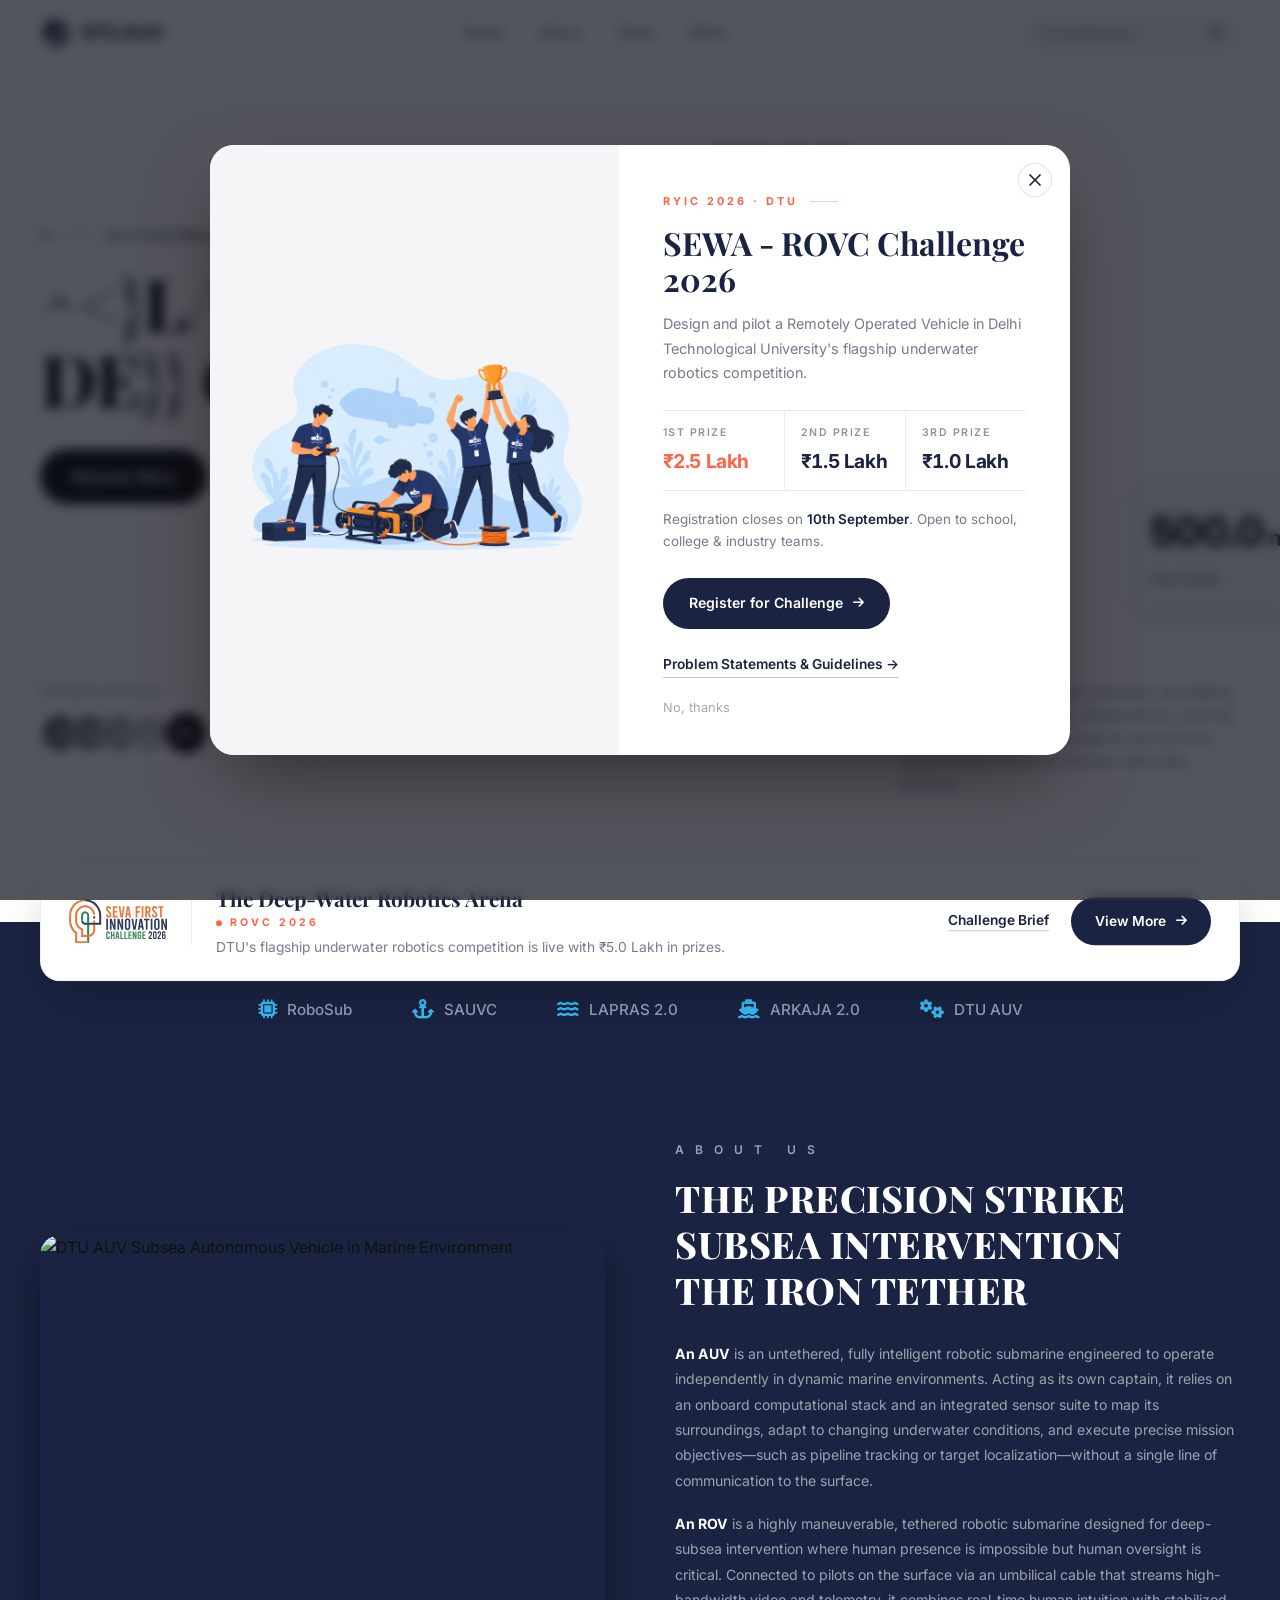
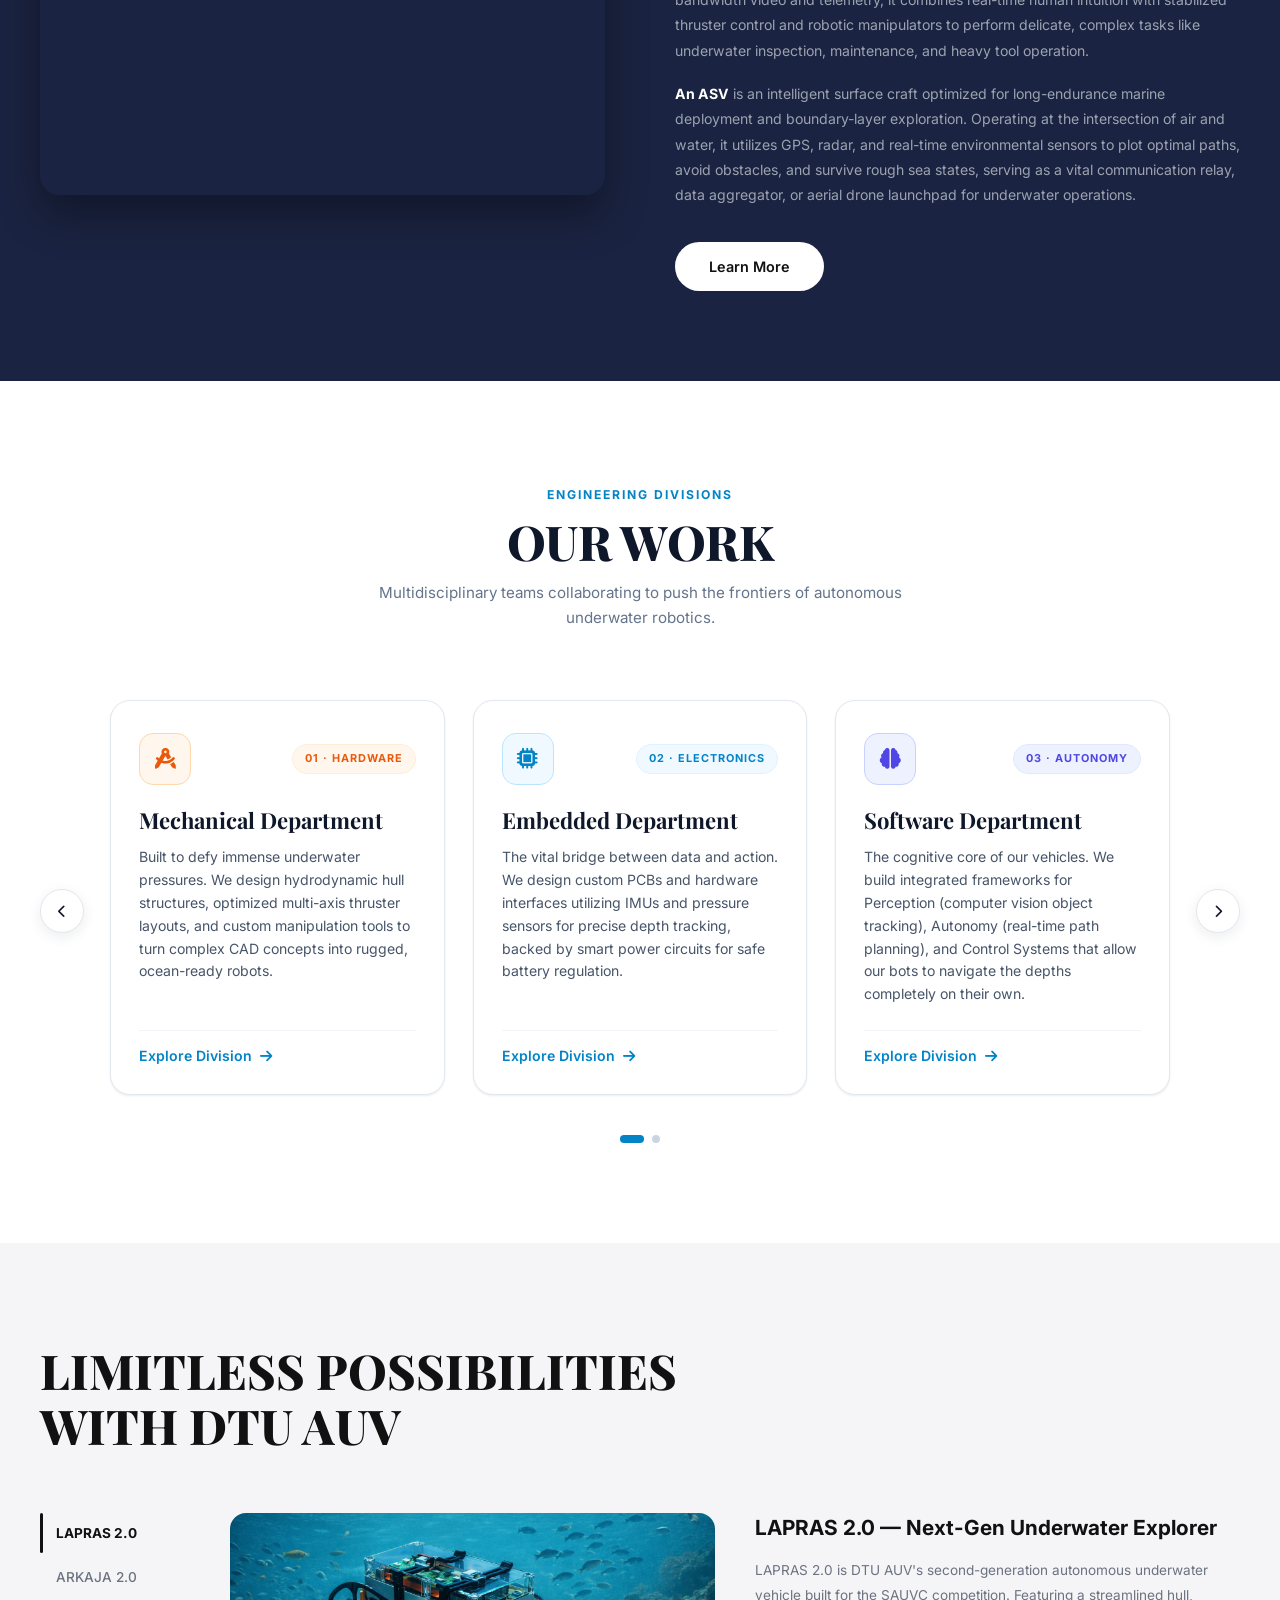
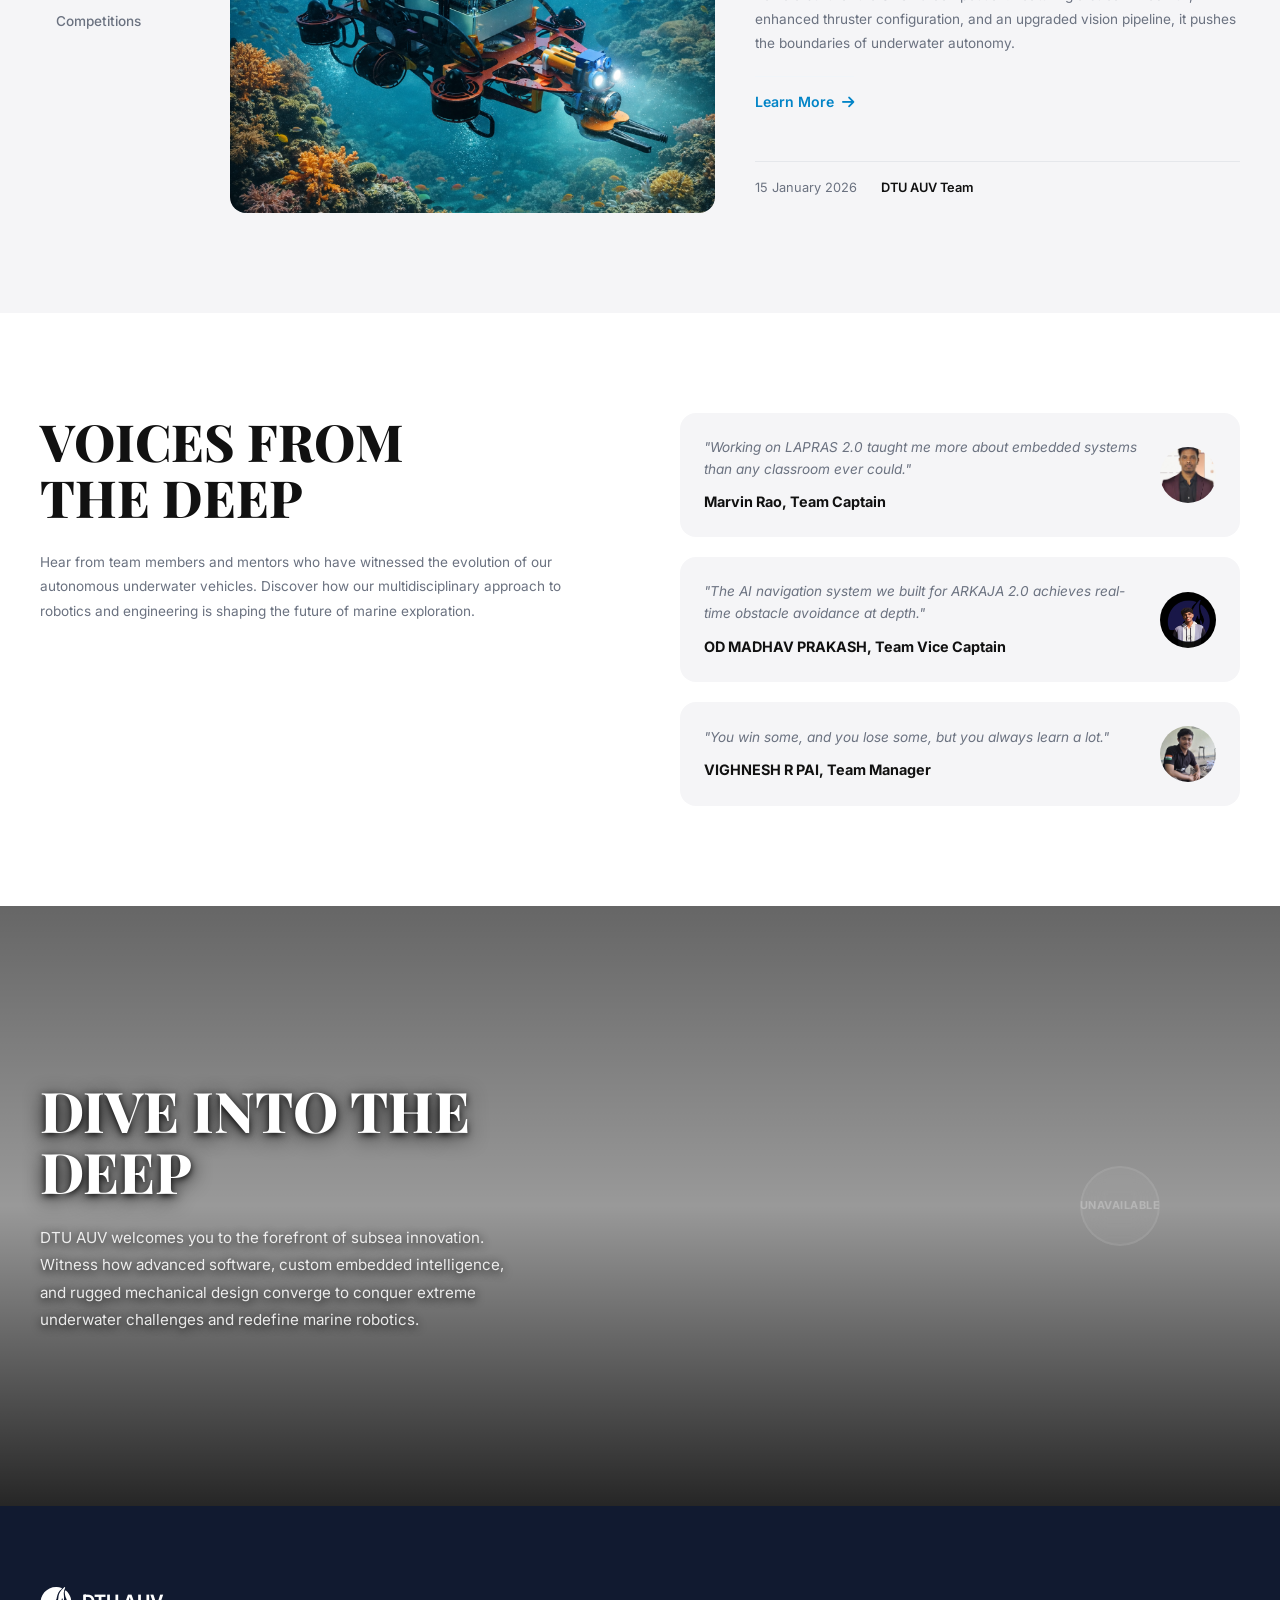
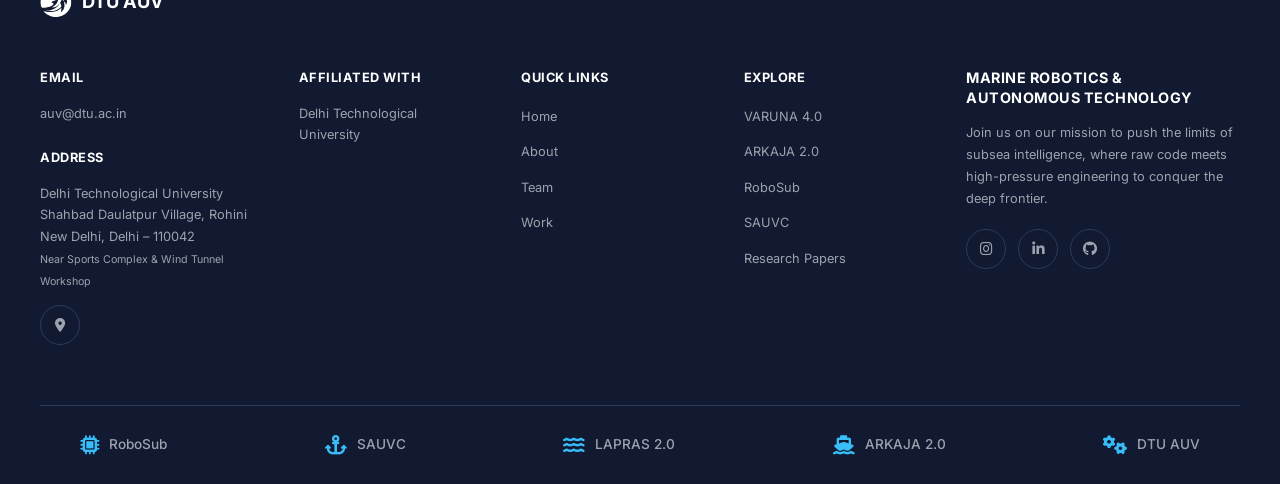
==== commit 81a5e306: "v3.4 1) Team updated: added 4 more members  2) SEWA popup and section redesigned" ====
--- a/index.html
+++ b/index.html
@@ -5,7 +5,7 @@
     <meta name="viewport" content="width=device-width, initial-scale=1.0">
     <title>DTU AUV - Autonomous Underwater Vehicle</title>
     <link rel="icon" type="image/png" href="assets/images/logo-auv-favicon.png">
-    <link rel="stylesheet" href="css/styles.css?v=20261006i">
+    <link rel="stylesheet" href="css/styles.css?v=20261015a">
     <link href="https://fonts.googleapis.com/css2?family=Inter:wght@300;400;500;600;700;800;900&family=Playfair+Display:wght@400;500;600;700;800;900&display=swap" rel="stylesheet">
     <link rel="stylesheet" href="https://cdnjs.cloudflare.com/ajax/libs/font-awesome/6.5.0/css/all.min.css">
 </head>
@@ -326,9 +326,12 @@
         <div class="dive-container">
             <div class="dive-left anim-fade-up">
                 <h2 class="dive-title">DIVE INTO THE<br>DEEP</h2>
+                <p class="dive-desc">DTU AUV welcomes you to the forefront of subsea innovation. Witness how advanced software, custom embedded intelligence, and rugged mechanical design converge to conquer extreme underwater challenges and redefine marine robotics.</p>
             </div>
             <div class="dive-right anim-fade-up delay-2">
-                <p>DTU AUV welcomes you to the forefront of subsea innovation. Witness how advanced software, custom embedded intelligence, and rugged mechanical design converge to conquer extreme underwater challenges and redefine marine robotics. </p>
+                <a class="play-btn" id="dive-play-btn" aria-label="AUV Expedition">
+                    <i class="fas fa-play"></i>
+                </a>
             </div>
         </div>
     </section>
@@ -443,15 +446,17 @@
                     <div class="prize-entry"><span class="prize-num">₹1.0 Lakh</span><span class="prize-lbl">3rd Prize</span></div>
                 </div>
                 <p class="sewa-deadline-note">Registration closes on <strong>10th September</strong>.<span class="deadline-extra"> Open to school, college &amp; industry teams.</span></p>
-                <a href="https://sewafirstryic.dtu.ac.in/signin" target="_blank" rel="noopener noreferrer" class="sewa-btn">Register for Challenge</a>
-                <a href="https://sewafirstryic.dtu.ac.in/problem-statements" target="_blank" rel="noopener noreferrer" class="sewa-secondary-link">Problem Statements &amp; Guidelines &rarr;</a>
+                <div class="sewa-actions">
+                    <a href="https://sewafirstryic.dtu.ac.in/signin" target="_blank" rel="noopener noreferrer" class="sewa-btn">Register for Challenge <i class="fas fa-arrow-right"></i></a>
+                    <a href="https://sewafirstryic.dtu.ac.in/problem-statements" target="_blank" rel="noopener noreferrer" class="sewa-secondary-link">Problem Statements &amp; Guidelines &rarr;</a>
+                </div>
                 <button class="sewa-dismiss" id="promo-dismiss">No, thanks</button>
             </div>
         </div>
     </div>
 
-    <script src="js/script.js?v=20261004c"></script>
+    <script src="js/script.js?v=20261015a"></script>
     <script src="js/services-carousel.js?v=20261004c"></script>
-    <script src="js/promo-popup.js?v=20261006a"></script>
+    <script src="js/promo-popup.js?v=20261015a"></script>
 </body>
 </html>
--- a/css/styles.css
+++ b/css/styles.css
@@ -523,43 +523,20 @@
 .sewa-spotlight-inner {
     position: relative;
     background: #ffffff;
-    border: 1.5px solid rgba(56, 189, 248, 0.5);
+    border: 1px solid rgba(26, 35, 65, 0.08);
     border-radius: 20px;
-    padding: 24px 34px;
+    padding: 22px 28px;
     display: flex;
     align-items: center;
     justify-content: space-between;
     gap: 24px;
-    transition: transform 0.25s ease, box-shadow 0.25s ease, border-color 0.25s ease;
-    animation: sewaBoxPulseGlow 2.6s ease-in-out infinite;
-}
-
-@keyframes sewaBoxPulseGlow {
-    0%, 100% {
-        box-shadow: 0 16px 36px -8px rgba(10, 14, 26, 0.25),
-                    0 10px 26px 0px rgba(2, 132, 199, 0.45),
-                    0 0 22px 2px rgba(14, 165, 233, 0.35);
-        border-color: rgba(56, 189, 248, 0.5);
-    }
-    50% {
-        box-shadow: 0 20px 48px -6px rgba(10, 14, 26, 0.3),
-                    0 18px 48px 4px rgba(2, 132, 199, 0.85),
-                    0 0 42px 8px rgba(56, 189, 248, 0.7);
-        border-color: #0284c7;
-    }
-}
-
-.sewa-spotlight-inner:hover {
-    transform: translateY(-2px);
-    box-shadow: 0 22px 52px -6px rgba(10, 14, 26, 0.32),
-                0 20px 52px 6px rgba(2, 132, 199, 0.9),
-                0 0 46px 10px rgba(56, 189, 248, 0.75);
+    box-shadow: 0 24px 60px -20px rgba(10, 14, 26, 0.35);
 }
 
 .sewa-spotlight-left {
     display: flex;
     align-items: center;
-    gap: 20px;
+    gap: 24px;
     flex: 1;
     min-width: 0;
 }
@@ -568,8 +545,8 @@
     display: flex;
     align-items: center;
     justify-content: center;
-    padding-right: 22px;
-    border-right: 1px solid #e2e8f0;
+    padding-right: 24px;
+    border-right: 1px solid rgba(26, 35, 65, 0.1);
     flex-shrink: 0;
     height: 48px;
     max-height: 48px;
@@ -582,135 +559,123 @@
     max-width: 130px !important;
     object-fit: contain !important;
     display: block !important;
-    transition: transform 0.25s ease;
-}
-
-.sewa-spotlight-inner:hover .sewa-spotlight-logo {
-    transform: scale(1.03);
 }
 
 .sewa-spotlight-badge {
     display: inline-flex;
     align-items: center;
-    gap: 6px;
-    background: transparent;
-    border: none;
-    color: #dc2626;
+    gap: 8px;
+    color: #ff6348;
     font-family: 'Inter', sans-serif;
-    font-size: 0.78rem;
+    font-size: 0.66rem;
     font-weight: 700;
-    letter-spacing: 0.5px;
-    padding: 0;
+    letter-spacing: 3px;
     text-transform: uppercase;
     flex-shrink: 0;
 }
 
 .pulse-dot {
-    width: 7px;
-    height: 7px;
+    width: 6px;
+    height: 6px;
     border-radius: 50%;
-    background: #dc2626;
+    background: #ff6348;
     display: inline-block;
-    box-shadow: 0 0 0 0 rgba(220, 38, 38, 0.7);
-    animation: pulseDotRed 2s infinite;
-}
-
-@keyframes pulseDotRed {
-    0% { transform: scale(0.95); box-shadow: 0 0 0 0 rgba(220, 38, 38, 0.7); }
-    70% { transform: scale(1); box-shadow: 0 0 0 6px rgba(220, 38, 38, 0); }
-    100% { transform: scale(0.95); box-shadow: 0 0 0 0 rgba(220, 38, 38, 0); }
+    animation: pulseDot 2.4s ease-in-out infinite;
+}
+
+@keyframes pulseDot {
+    0%, 100% { box-shadow: 0 0 0 0 rgba(255, 99, 72, 0.45); }
+    60% { box-shadow: 0 0 0 5px rgba(255, 99, 72, 0); }
 }
 
 .sewa-spotlight-content {
     display: flex;
     flex-direction: column;
+    gap: 6px;
+    min-width: 0;
+}
+
+.sewa-spotlight-title-row {
+    display: flex;
+    flex-direction: column;
+    align-items: flex-start;
     gap: 4px;
-    min-width: 0;
-}
-
-.sewa-spotlight-title-row {
-    display: flex;
-    align-items: center;
-    gap: 12px;
-    flex-wrap: wrap;
 }
 
 .sewa-spotlight-title {
-    font-family: 'Playfair Display', Georgia, serif;
-    font-size: 1.25rem;
-    font-weight: 800;
-    color: #0f172a;
-    letter-spacing: -0.2px;
+    font-family: 'Playfair Display', serif;
+    font-size: 1.3rem;
+    font-weight: 700;
+    color: #1a2341;
     margin: 0;
     line-height: 1.25;
 }
 
-.sewa-spotlight-tag {
-    font-family: 'Inter', sans-serif;
-    font-size: 0.72rem;
-    font-weight: 600;
-    color: #475569;
-    background: #f1f5f9;
-    border: 1px solid #e2e8f0;
-    padding: 3px 10px;
-    border-radius: 6px;
-    letter-spacing: 0.2px;
-}
-
 .sewa-spotlight-msg {
     font-family: 'Inter', sans-serif;
-    font-size: 0.88rem;
-    color: #64748b;
+    font-size: 0.86rem;
+    color: rgba(26, 35, 65, 0.6);
     margin: 0;
-    line-height: 1.45;
+    line-height: 1.5;
+}
+
+.sewa-spotlight-msg strong {
+    color: #1a2341;
+    font-weight: 600;
 }
 
 .sewa-spotlight-actions {
     display: flex;
     align-items: center;
-    gap: 12px;
+    gap: 22px;
     flex-shrink: 0;
 }
 
 .sewa-spotlight-details {
-    background: transparent;
-    border: 1.5px solid #cbd5e1;
-    color: #334155;
+    background: none;
+    border: none;
+    border-bottom: 1px solid rgba(26, 35, 65, 0.25);
+    color: #1a2341;
     font-family: 'Inter', sans-serif;
     font-size: 0.86rem;
     font-weight: 600;
     cursor: pointer;
-    padding: 11px 22px;
-    border-radius: 50px;
-    transition: all 0.25s ease;
+    padding: 0 0 2px;
+    transition: color 0.25s ease, border-color 0.25s ease;
 }
 
 .sewa-spotlight-details:hover {
-    color: #0f172a;
-    border-color: #0f172a;
-    background: #f8fafc;
+    color: #ff6348;
+    border-color: #ff6348;
 }
 
 .sewa-spotlight-btn {
-    background: #0f172a;
+    background: #1a2341;
     color: #ffffff !important;
     font-family: 'Inter', sans-serif;
-    font-size: 0.88rem;
+    font-size: 0.86rem;
     font-weight: 600;
-    padding: 12px 24px;
+    padding: 13px 24px;
     border-radius: 50px;
     text-decoration: none;
     display: inline-flex;
     align-items: center;
-    gap: 8px;
-    box-shadow: 0 4px 14px rgba(15, 23, 42, 0.2);
-    transition: all 0.25s ease;
+    gap: 10px;
+    transition: background 0.25s ease, transform 0.25s ease;
+}
+
+.sewa-spotlight-btn i {
+    font-size: 0.78rem;
+    transition: transform 0.25s ease;
 }
 
 .sewa-spotlight-btn:hover {
-    background: #0284c7;
-    transform: translateY(-1px);
-    box-shadow: 0 6px 18px rgba(2, 132, 199, 0.35);
+    background: #ff6348;
+    transform: translateY(-2px);
+}
+
+.sewa-spotlight-btn:hover i {
+    transform: translateX(3px);
 }
 
 .about-container {
@@ -1512,7 +1477,7 @@
     position: relative;
     min-height: 600px;
     display: flex;
-    align-items: flex-end;
+    align-items: center;
     padding: 80px 40px;
     overflow: hidden;
 }
@@ -1543,10 +1508,14 @@
     max-width: 1300px;
     margin: 0 auto;
     width: 100%;
-    display: grid;
-    grid-template-columns: 1fr auto 1fr;
+    display: flex;
+    justify-content: space-between;
+    align-items: center;
     gap: 60px;
-    align-items: end;
+}
+
+.dive-left {
+    max-width: 540px;
 }
 
 .dive-title {
@@ -1555,23 +1524,47 @@
     font-weight: 800;
     color: var(--text-light);
     line-height: 1.1;
+    margin-bottom: 22px;
+    text-shadow: 0 4px 20px rgba(0, 0, 0, 0.9), 0 2px 6px rgba(0, 0, 0, 0.85);
+}
+
+.dive-desc,
+.dive-left p {
+    font-size: 0.95rem;
+    color: rgba(255, 255, 255, 0.88);
+    line-height: 1.8;
+    max-width: 480px;
+    margin: 0;
+    text-shadow: 0 2px 10px rgba(0, 0, 0, 0.95);
+}
+
+.dive-right {
+    display: flex;
+    align-items: center;
+    justify-content: center;
+    padding-right: 80px;
 }
 
 .play-btn {
     width: 80px;
     height: 80px;
     border-radius: 50%;
-    border: 2px solid rgba(255,255,255,0.4);
-    background: rgba(255,255,255,0.1);
-    backdrop-filter: blur(10px);
+    border: 2px solid rgba(255,255,255,0.45);
+    background: rgba(255,255,255,0.12);
+    backdrop-filter: blur(12px);
     color: white;
     font-size: 1.3rem;
     cursor: pointer;
     display: flex;
     align-items: center;
     justify-content: center;
+    text-decoration: none;
     transition: var(--transition);
     position: relative;
+}
+
+.play-btn i {
+    margin-left: 4px;
 }
 
 .play-btn::after {
@@ -1579,27 +1572,33 @@
     position: absolute;
     inset: -8px;
     border-radius: 50%;
-    border: 1px solid rgba(255,255,255,0.2);
+    border: 1px solid rgba(56, 189, 248, 0.45);
     animation: pulse-ring 2s infinite;
 }
 
 @keyframes pulse-ring {
     0% { transform: scale(1); opacity: 1; }
-    100% { transform: scale(1.3); opacity: 0; }
+    100% { transform: scale(1.35); opacity: 0; }
 }
 
 .play-btn:hover {
-    background: rgba(255,255,255,0.25);
+    background: rgba(2, 132, 199, 0.35);
     transform: scale(1.1);
-    border-color: rgba(255,255,255,0.8);
-}
-
-.dive-right p {
-    font-size: 0.85rem;
-    color: var(--text-muted);
-    line-height: 1.8;
-    max-width: 360px;
-    margin-left: auto;
+    border-color: rgba(56, 189, 248, 0.85);
+    box-shadow: 0 0 25px rgba(56, 189, 248, 0.5);
+}
+
+.play-btn.is-offline::after {
+    display: none !important;
+}
+
+.play-btn.is-offline {
+    font-size: 0.68rem;
+    font-weight: 700;
+    letter-spacing: 0.5px;
+    text-transform: uppercase;
+    color: rgba(255, 255, 255, 0.7);
+    border-color: rgba(255, 255, 255, 0.2);
 }
 
 /* ========== FOOTER ========== */
@@ -1923,15 +1922,6 @@
         padding: 16px 18px 15px;
         gap: 10px;
         border-radius: 18px;
-        box-shadow: 0 14px 34px -6px rgba(10, 14, 26, 0.22), 0 4px 10px rgba(0, 0, 0, 0.05);
-    }
-
-    .sewa-spotlight-inner::after {
-        bottom: -6px;
-        left: 8%;
-        right: 8%;
-        height: 20px;
-        filter: blur(10px);
     }
 
     .sewa-spotlight-left {
@@ -1963,39 +1953,17 @@
         gap: 4px;
     }
 
-    .sewa-spotlight-title-row {
-        display: flex;
-        align-items: baseline;
-        justify-content: space-between;
-        gap: 8px;
-        flex-wrap: wrap;
-        margin-bottom: 2px;
-    }
-
     .sewa-spotlight-title {
-        font-size: 1.05rem;
-        font-weight: 800;
-        line-height: 1.25;
-        color: #0f172a;
-        margin: 0;
+        font-size: 1.1rem;
     }
 
     .sewa-spotlight-badge {
-        font-size: 0.72rem;
-        font-weight: 700;
-        gap: 5px;
-    }
-
-    .pulse-dot {
-        width: 6px;
-        height: 6px;
+        font-size: 0.62rem;
+        letter-spacing: 2px;
     }
 
     .sewa-spotlight-msg {
-        font-size: 0.78rem;
-        line-height: 1.4;
-        color: #64748b;
-        margin: 0;
+        font-size: 0.8rem;
     }
 
     .sewa-spotlight-actions {
@@ -2006,24 +1974,18 @@
         margin-top: 2px;
     }
 
+    .sewa-spotlight-actions {
+        justify-content: space-between;
+        gap: 16px;
+    }
+
     .sewa-spotlight-details {
-        flex: 1;
-        text-align: center;
-        padding: 8px 12px;
         font-size: 0.8rem;
-        font-weight: 600;
-        border-radius: 999px;
-        border: 1.5px solid #cbd5e1;
     }
 
     .sewa-spotlight-btn {
-        flex: 1.15;
-        justify-content: center;
-        padding: 8px 14px;
-        font-size: 0.82rem;
-        font-weight: 600;
-        border-radius: 999px;
-        gap: 6px;
+        padding: 10px 18px;
+        font-size: 0.8rem;
     }
 
     .services {
@@ -2220,18 +2182,20 @@
     }
 
     .dive-container {
-        grid-template-columns: 1fr;
-        gap: 30px;
-        text-align: center;
-    }
-
-    .dive-center {
-        display: flex;
-        justify-content: center;
-    }
-
-    .dive-right p {
-        margin: 0 auto;
+        flex-direction: column;
+        align-items: flex-start;
+        gap: 36px;
+        text-align: left;
+    }
+
+    .dive-left {
+        max-width: 100%;
+    }
+
+    .dive-right {
+        align-self: center;
+        padding-right: 0;
+        padding-bottom: 10px;
     }
 
     .footer {
@@ -2360,7 +2324,7 @@
 
 
 /* ============================================================
-   SEWA - ROVC 2026 PROMO POPUP MODAL (Human Editorial)
+   SEWA - ROVC 2026 PROMO POPUP MODAL
    ============================================================ */
 .promo-modal {
     position: fixed;
@@ -2379,9 +2343,9 @@
 .promo-backdrop {
     position: absolute;
     inset: 0;
-    background: rgba(10, 14, 24, 0.75);
-    backdrop-filter: blur(8px);
-    -webkit-backdrop-filter: blur(8px);
+    background: rgba(10, 14, 24, 0.7);
+    backdrop-filter: blur(6px);
+    -webkit-backdrop-filter: blur(6px);
     cursor: pointer;
     animation: promoFadeIn 0.25s ease forwards;
 }
@@ -2389,15 +2353,16 @@
 .sewa-card {
     position: relative;
     background: #ffffff !important;
-    border-radius: 22px;
+    border-radius: 24px;
     width: 100%;
-    max-width: 820px;
-    box-shadow: 0 25px 60px -12px rgba(0, 0, 0, 0.4);
+    max-width: 860px;
+    max-height: calc(100vh - 48px);
+    overflow-y: auto;
+    box-shadow: 0 30px 80px -20px rgba(0, 0, 0, 0.5);
     display: grid;
-    grid-template-columns: 1fr 1.15fr;
-    overflow: hidden;
+    grid-template-columns: 0.95fr 1.05fr;
     z-index: 2;
-    animation: promoPopUp 0.3s cubic-bezier(0.16, 1, 0.3, 1) forwards;
+    animation: promoPopUp 0.35s cubic-bezier(0.16, 1, 0.3, 1) forwards;
 }
 
 @keyframes promoFadeIn {
@@ -2406,36 +2371,36 @@
 }
 
 @keyframes promoPopUp {
-    from { transform: scale(0.96) translateY(10px); }
-    to { transform: scale(1) translateY(0); }
+    from { opacity: 0; transform: translateY(14px); }
+    to { opacity: 1; transform: translateY(0); }
 }
 
 .sewa-close {
     position: absolute;
     top: 18px;
     right: 18px;
-    width: 32px;
-    height: 32px;
+    width: 34px;
+    height: 34px;
     border-radius: 50%;
-    background: #f1f5f9;
-    border: none;
-    color: #64748b;
+    background: #ffffff;
+    border: 1px solid rgba(26, 35, 65, 0.12);
+    color: #1a2341;
     cursor: pointer;
     display: flex;
     align-items: center;
     justify-content: center;
-    transition: all 0.2s ease;
+    transition: border-color 0.2s ease, color 0.2s ease;
     z-index: 10;
 }
 
 .sewa-close:hover {
-    background: #e2e8f0;
-    color: #0f172a;
+    border-color: #ff6348;
+    color: #ff6348;
 }
 
 .sewa-visual {
-    background: #ffffff;
-    padding: 28px 16px 28px 28px;
+    background: #f5f5f7;
+    padding: 40px 28px;
     display: flex;
     align-items: center;
     justify-content: center;
@@ -2444,167 +2409,195 @@
 .sewa-img {
     width: 100%;
     height: auto;
-    max-height: 320px;
+    max-height: 300px;
     object-fit: contain;
     display: block;
 }
 
 .sewa-body {
-    padding: 44px 44px 36px 12px;
+    padding: 48px 44px 40px;
     display: flex;
     flex-direction: column;
     justify-content: center;
-    background: #ffffff;
+    align-items: flex-start;
 }
 
 .sewa-eyebrow {
+    display: inline-flex;
+    align-items: center;
+    gap: 12px;
     font-family: 'Inter', sans-serif;
-    font-size: 0.75rem;
-    font-weight: 600;
-    letter-spacing: 1.5px;
+    font-size: 0.68rem;
+    font-weight: 700;
+    letter-spacing: 3px;
     text-transform: uppercase;
-    color: #0284c7;
-    margin-bottom: 8px;
+    color: #ff6348;
+    margin-bottom: 14px;
+}
+
+.sewa-eyebrow::after {
+    content: '';
+    width: 28px;
+    height: 1px;
+    background: #ff6348;
+    opacity: 0.35;
 }
 
 .sewa-title {
-    font-family: 'Playfair Display', Georgia, serif;
+    font-family: 'Playfair Display', serif;
     font-size: 2rem;
     font-weight: 700;
-    color: #0f172a;
-    line-height: 1.18;
-    margin-bottom: 12px;
-    letter-spacing: -0.01em;
+    color: #1a2341;
+    line-height: 1.15;
+    margin-bottom: 14px;
 }
 
 .sewa-summary {
     font-family: 'Inter', sans-serif;
-    font-size: 0.88rem;
-    line-height: 1.6;
-    color: #475569;
-    margin-bottom: 22px;
+    font-size: 0.9rem;
+    line-height: 1.7;
+    color: rgba(26, 35, 65, 0.6);
+    margin-bottom: 24px;
 }
 
 .sewa-prizes {
-    display: flex;
-    align-items: center;
-    justify-content: space-between;
-    background: #f8fafc;
-    border: 1px solid #e2e8f0;
-    border-radius: 12px;
-    padding: 14px 20px;
-    margin-bottom: 14px;
+    display: grid;
+    grid-template-columns: repeat(3, 1fr);
+    width: 100%;
+    border-top: 1px solid rgba(26, 35, 65, 0.1);
+    border-bottom: 1px solid rgba(26, 35, 65, 0.1);
+    margin-bottom: 18px;
 }
 
 .prize-entry {
     display: flex;
-    flex-direction: column;
+    flex-direction: column-reverse;
+    padding: 14px 0 14px 16px;
+    border-left: 1px solid rgba(26, 35, 65, 0.08);
+}
+
+.prize-entry:first-child {
+    border-left: none;
+    padding-left: 0;
 }
 
 .prize-num {
     font-family: 'Inter', sans-serif;
-    font-size: 1.15rem;
+    font-size: 1.2rem;
     font-weight: 700;
-    color: #0f172a;
-    letter-spacing: -0.01em;
+    font-variant-numeric: lining-nums tabular-nums;
+    letter-spacing: -0.02em;
+    color: #1a2341;
+}
+
+.prize-entry:first-child .prize-num {
+    color: #ff6348;
 }
 
 .prize-lbl {
     font-family: 'Inter', sans-serif;
-    font-size: 0.72rem;
-    font-weight: 500;
-    color: #64748b;
+    font-size: 0.66rem;
+    font-weight: 600;
+    color: rgba(26, 35, 65, 0.5);
     text-transform: uppercase;
-    letter-spacing: 0.5px;
-    margin-top: 2px;
-}
-
-.prize-sep {
-    width: 1px;
-    height: 28px;
-    background: #e2e8f0;
+    letter-spacing: 1.5px;
+    margin-bottom: 4px;
+}
+
+.sewa-prizes .prize-sep {
+    display: none;
 }
 
 .sewa-deadline-note {
     font-family: 'Inter', sans-serif;
-    font-size: 0.82rem;
-    color: #64748b;
-    margin-bottom: 22px;
-    line-height: 1.5;
+    font-size: 0.84rem;
+    color: rgba(26, 35, 65, 0.6);
+    margin-bottom: 26px;
+    line-height: 1.6;
 }
 
 .sewa-deadline-note strong {
-    color: #0f172a;
+    color: #1a2341;
     font-weight: 600;
 }
 
+.sewa-actions {
+    display: flex;
+    align-items: center;
+    gap: 24px;
+    flex-wrap: wrap;
+}
+
 .sewa-btn {
-    display: block;
-    width: 100%;
-    text-align: center;
-    background: #0284c7;
+    display: inline-flex;
+    align-items: center;
+    gap: 10px;
+    background: #1a2341;
     color: #ffffff !important;
     font-family: 'Inter', sans-serif;
-    font-size: 0.92rem;
+    font-size: 0.88rem;
     font-weight: 600;
-    padding: 13px 20px;
-    border-radius: 10px;
+    padding: 14px 26px;
+    border-radius: 50px;
     text-decoration: none;
-    transition: background 0.2s ease;
+    transition: background 0.25s ease, transform 0.25s ease;
+}
+
+.sewa-btn i {
+    font-size: 0.78rem;
+    transition: transform 0.25s ease;
 }
 
 .sewa-btn:hover {
-    background: #0369a1;
-    color: #ffffff !important;
+    background: #ff6348;
+    transform: translateY(-2px);
+}
+
+.sewa-btn:hover i {
+    transform: translateX(3px);
 }
 
 .sewa-secondary-link {
-    display: inline-block;
-    margin-top: 12px;
     font-family: 'Inter', sans-serif;
-    font-size: 0.82rem;
-    font-weight: 500;
-    color: #0284c7 !important;
+    font-size: 0.86rem;
+    font-weight: 600;
+    color: #1a2341 !important;
     text-decoration: none;
+    padding-bottom: 2px;
+    border-bottom: 1px solid rgba(26, 35, 65, 0.25);
+    transition: color 0.25s ease, border-color 0.25s ease;
 }
 
 .sewa-secondary-link:hover {
-    text-decoration: underline;
+    color: #ff6348 !important;
+    border-color: #ff6348;
 }
 
 .sewa-dismiss {
-    margin-top: 18px;
+    margin-top: 22px;
     background: none;
     border: none;
     font-family: 'Inter', sans-serif;
-    font-size: 0.82rem;
-    color: #94a3b8;
+    font-size: 0.8rem;
+    color: rgba(26, 35, 65, 0.4);
     cursor: pointer;
-    text-align: left;
     padding: 0;
     transition: color 0.2s ease;
 }
 
 .sewa-dismiss:hover {
-    color: #475569;
+    color: #1a2341;
 }
 
 @media (max-width: 768px) {
     .promo-modal {
         padding: 16px;
-        align-items: center;
-        justify-content: center;
     }
 
     .sewa-card {
         grid-template-columns: 1fr;
-        width: 100%;
-        max-width: 350px;
-        margin: auto;
-        border-radius: 22px;
-        box-sizing: border-box;
-        box-shadow: 0 20px 50px rgba(0, 0, 0, 0.35);
-        text-align: center;
+        max-width: 380px;
+        border-radius: 20px;
     }
 
     .sewa-close {
@@ -2612,104 +2605,73 @@
         right: 12px;
         width: 32px;
         height: 32px;
-        background: #f1f5f9;
     }
 
     .sewa-visual {
-        padding: 22px 20px 6px;
-        justify-content: center;
+        padding: 24px 20px 16px;
     }
 
     .sewa-img {
-        max-height: 120px;
-        margin: 0 auto;
+        max-height: 130px;
     }
 
     .sewa-body {
-        padding: 4px 20px 20px;
-        align-items: center;
-        text-align: center;
+        padding: 22px 22px 24px;
     }
 
     .sewa-eyebrow {
-        font-size: 0.68rem;
-        letter-spacing: 1.2px;
-        margin-bottom: 4px;
-        display: inline-block;
+        font-size: 0.62rem;
+        letter-spacing: 2px;
+        margin-bottom: 10px;
     }
 
     .sewa-title {
-        font-size: 1.35rem;
-        line-height: 1.22;
-        margin-bottom: 8px;
-        text-align: center;
+        font-size: 1.45rem;
+        margin-bottom: 10px;
     }
 
     .sewa-summary {
-        font-size: 0.8rem;
-        line-height: 1.48;
-        margin-bottom: 12px;
-        text-align: center;
-        color: #475569;
-        max-width: 290px;
-        margin-left: auto;
-        margin-right: auto;
-    }
-
-    .sewa-prizes {
-        width: 100%;
-        padding: 10px 12px;
-        margin-bottom: 12px;
-        border-radius: 12px;
-        background: #f8fafc;
-        border: 1px solid #e2e8f0;
-        justify-content: space-around;
-        box-sizing: border-box;
+        font-size: 0.82rem;
+        line-height: 1.6;
+        margin-bottom: 18px;
     }
 
     .prize-entry {
-        text-align: center;
-        align-items: center;
+        padding: 12px 0 12px 12px;
     }
 
     .prize-num {
-        font-size: 0.95rem;
-        font-weight: 700;
+        font-size: 1rem;
     }
 
     .prize-lbl {
-        font-size: 0.62rem;
-        letter-spacing: 0.3px;
-        margin-top: 1px;
-    }
-
-    .prize-sep {
-        height: 22px;
+        font-size: 0.58rem;
+        letter-spacing: 1px;
     }
 
     .sewa-deadline-note {
-        font-size: 0.76rem;
-        margin-bottom: 14px;
-        text-align: center;
+        font-size: 0.78rem;
+        margin-bottom: 20px;
     }
 
     .deadline-extra {
         display: none;
     }
 
+    .sewa-actions {
+        width: 100%;
+        flex-direction: column;
+        align-items: stretch;
+        gap: 14px;
+    }
+
     .sewa-btn {
-        width: 100%;
-        padding: 12px 18px;
-        font-size: 0.88rem;
-        border-radius: 12px;
-        box-sizing: border-box;
+        justify-content: center;
     }
 
     .sewa-secondary-link {
-        margin-top: 10px;
+        align-self: center;
         font-size: 0.8rem;
-        display: inline-block;
-        text-align: center;
     }
 
     .sewa-dismiss {
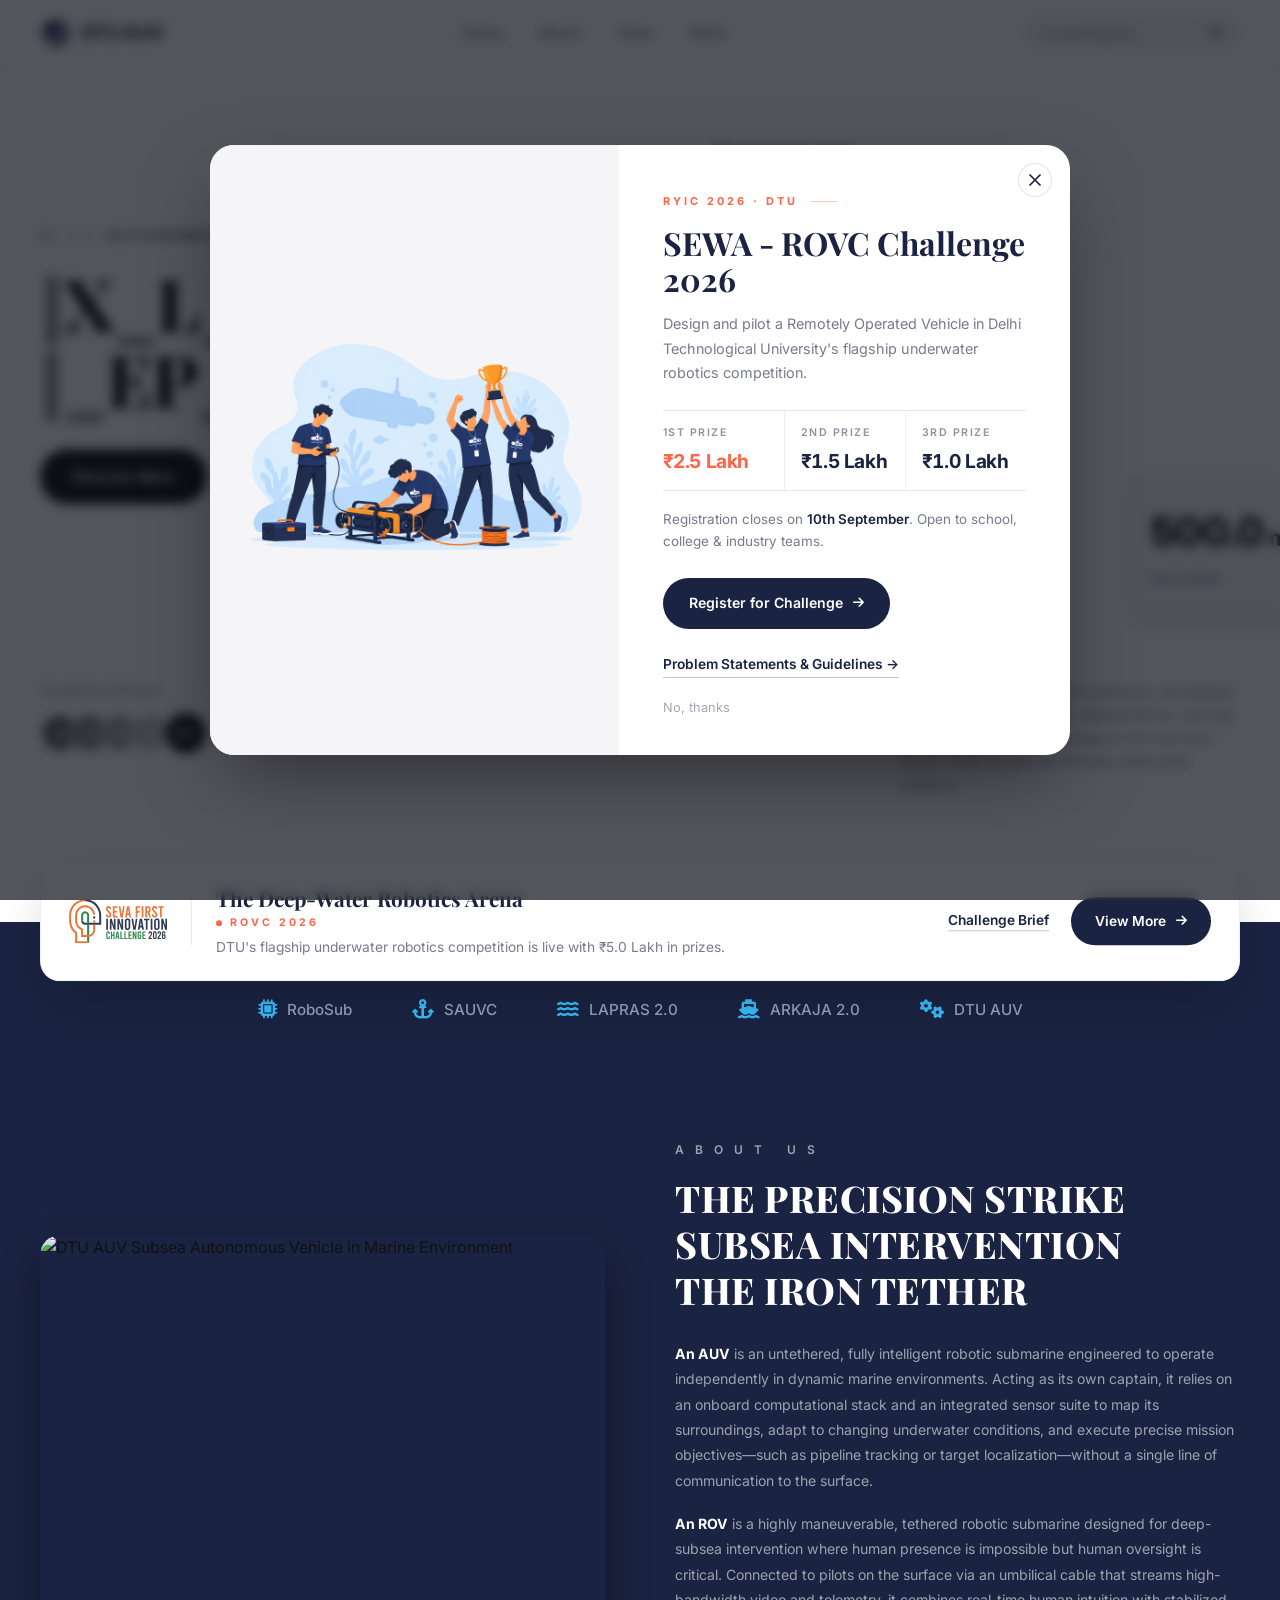
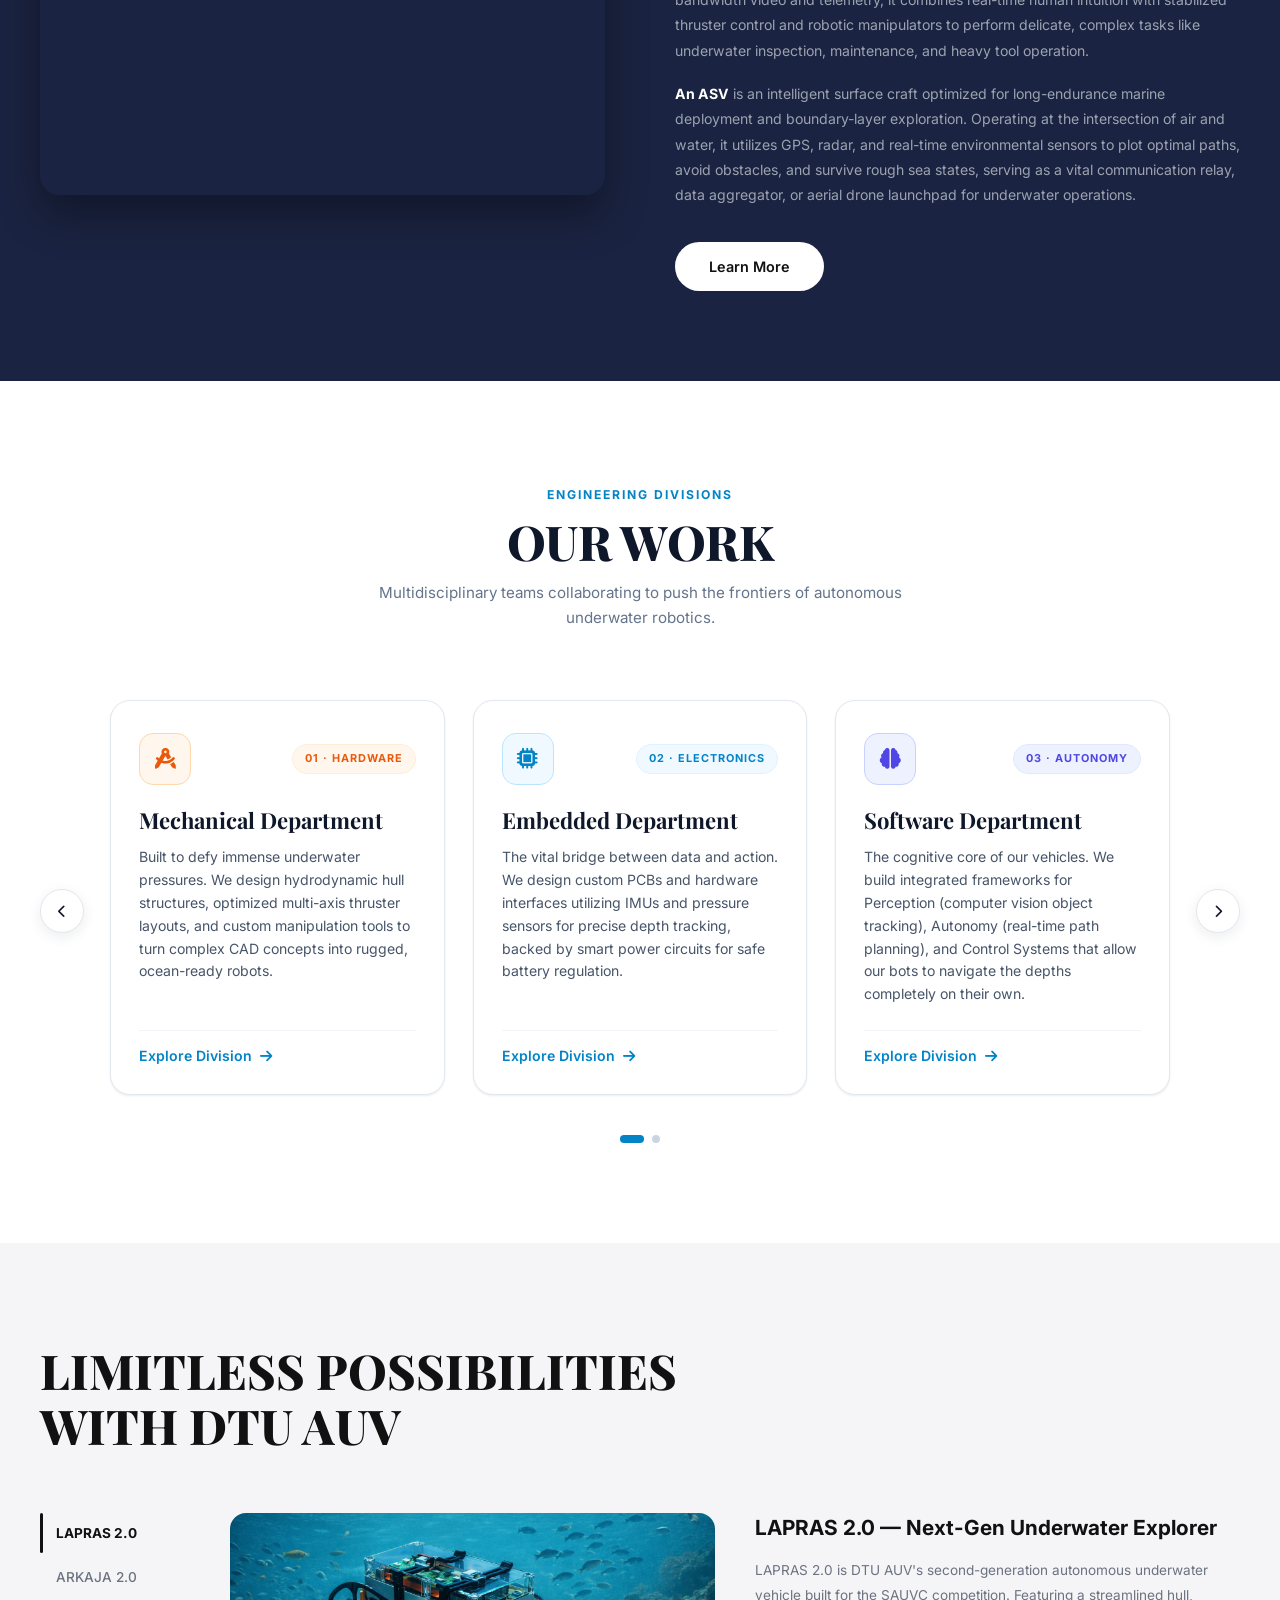
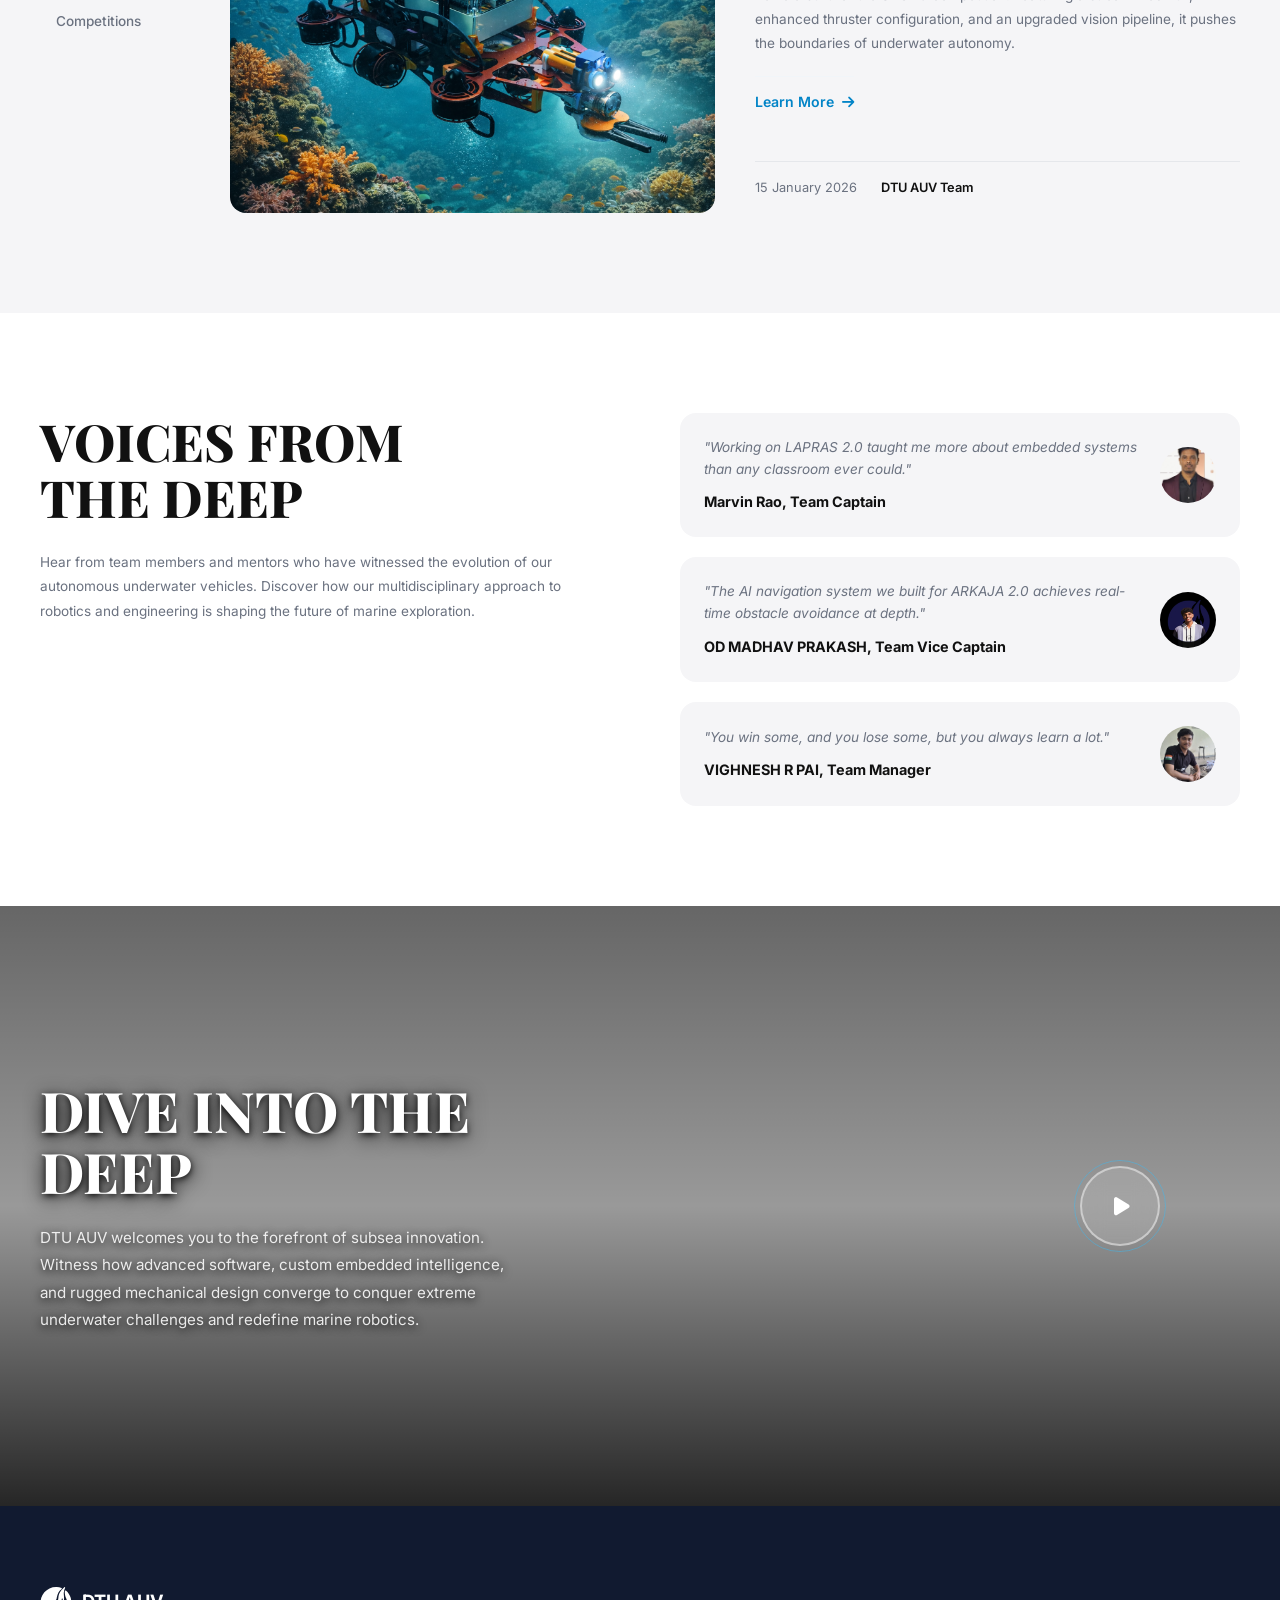
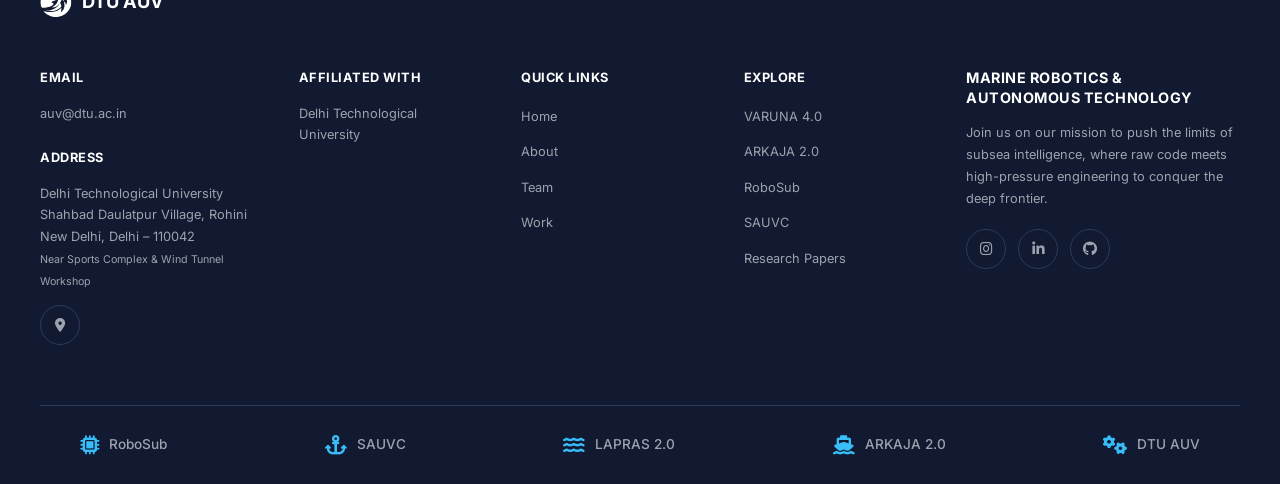
==== commit 5f59f3ce: "Keep AUV Expedition game open to everyone with direct link" ====
--- a/index.html
+++ b/index.html
@@ -329,7 +329,7 @@
                 <p class="dive-desc">DTU AUV welcomes you to the forefront of subsea innovation. Witness how advanced software, custom embedded intelligence, and rugged mechanical design converge to conquer extreme underwater challenges and redefine marine robotics.</p>
             </div>
             <div class="dive-right anim-fade-up delay-2">
-                <a class="play-btn" id="dive-play-btn" aria-label="AUV Expedition">
+                <a href="https://auv.bot.nu" target="_blank" rel="noopener noreferrer" class="play-btn" id="dive-play-btn" aria-label="Play AUV Expedition">
                     <i class="fas fa-play"></i>
                 </a>
             </div>
@@ -455,7 +455,7 @@
         </div>
     </div>
 
-    <script src="js/script.js?v=20261015a"></script>
+    <script src="js/script.js?v=20261020a"></script>
     <script src="js/services-carousel.js?v=20261004c"></script>
     <script src="js/promo-popup.js?v=20261015a"></script>
 </body>
--- a/css/styles.css
+++ b/css/styles.css
@@ -1588,18 +1588,6 @@
     box-shadow: 0 0 25px rgba(56, 189, 248, 0.5);
 }
 
-.play-btn.is-offline::after {
-    display: none !important;
-}
-
-.play-btn.is-offline {
-    font-size: 0.68rem;
-    font-weight: 700;
-    letter-spacing: 0.5px;
-    text-transform: uppercase;
-    color: rgba(255, 255, 255, 0.7);
-    border-color: rgba(255, 255, 255, 0.2);
-}
 
 /* ========== FOOTER ========== */
 .footer {
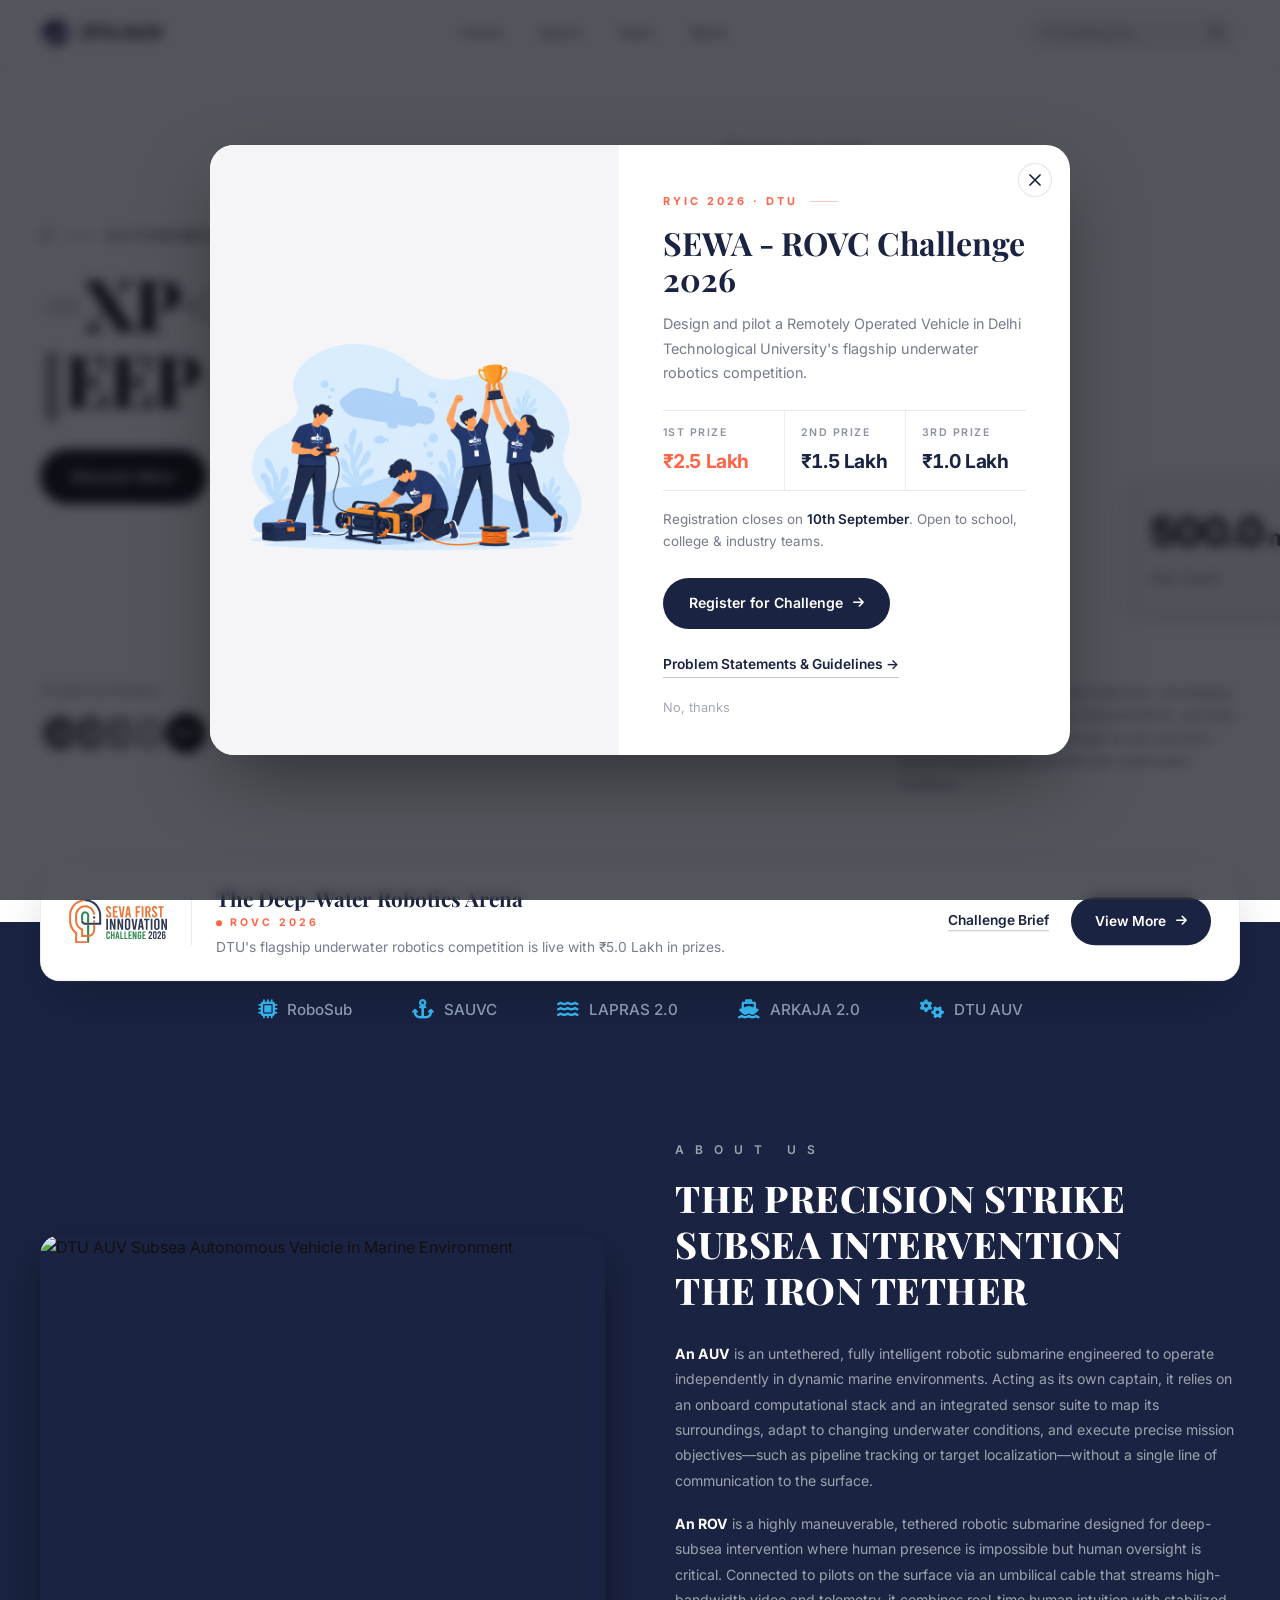
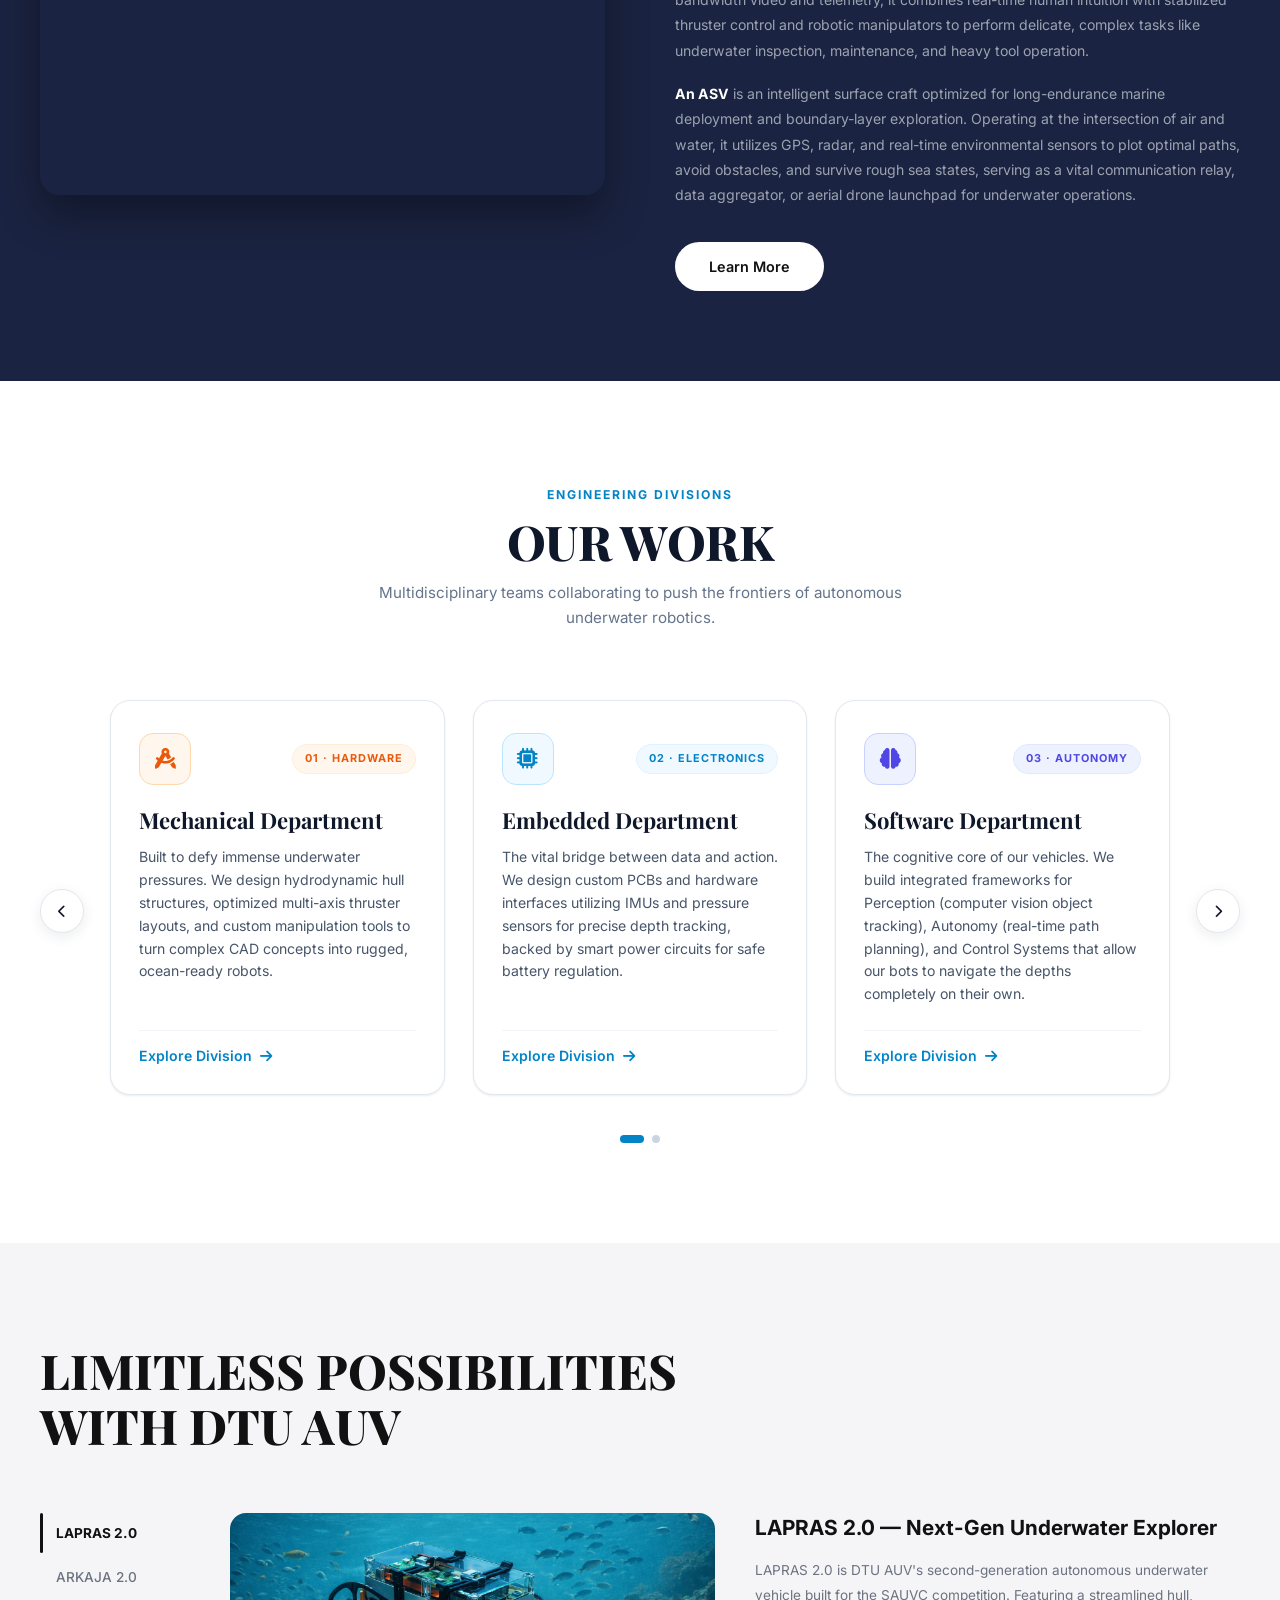
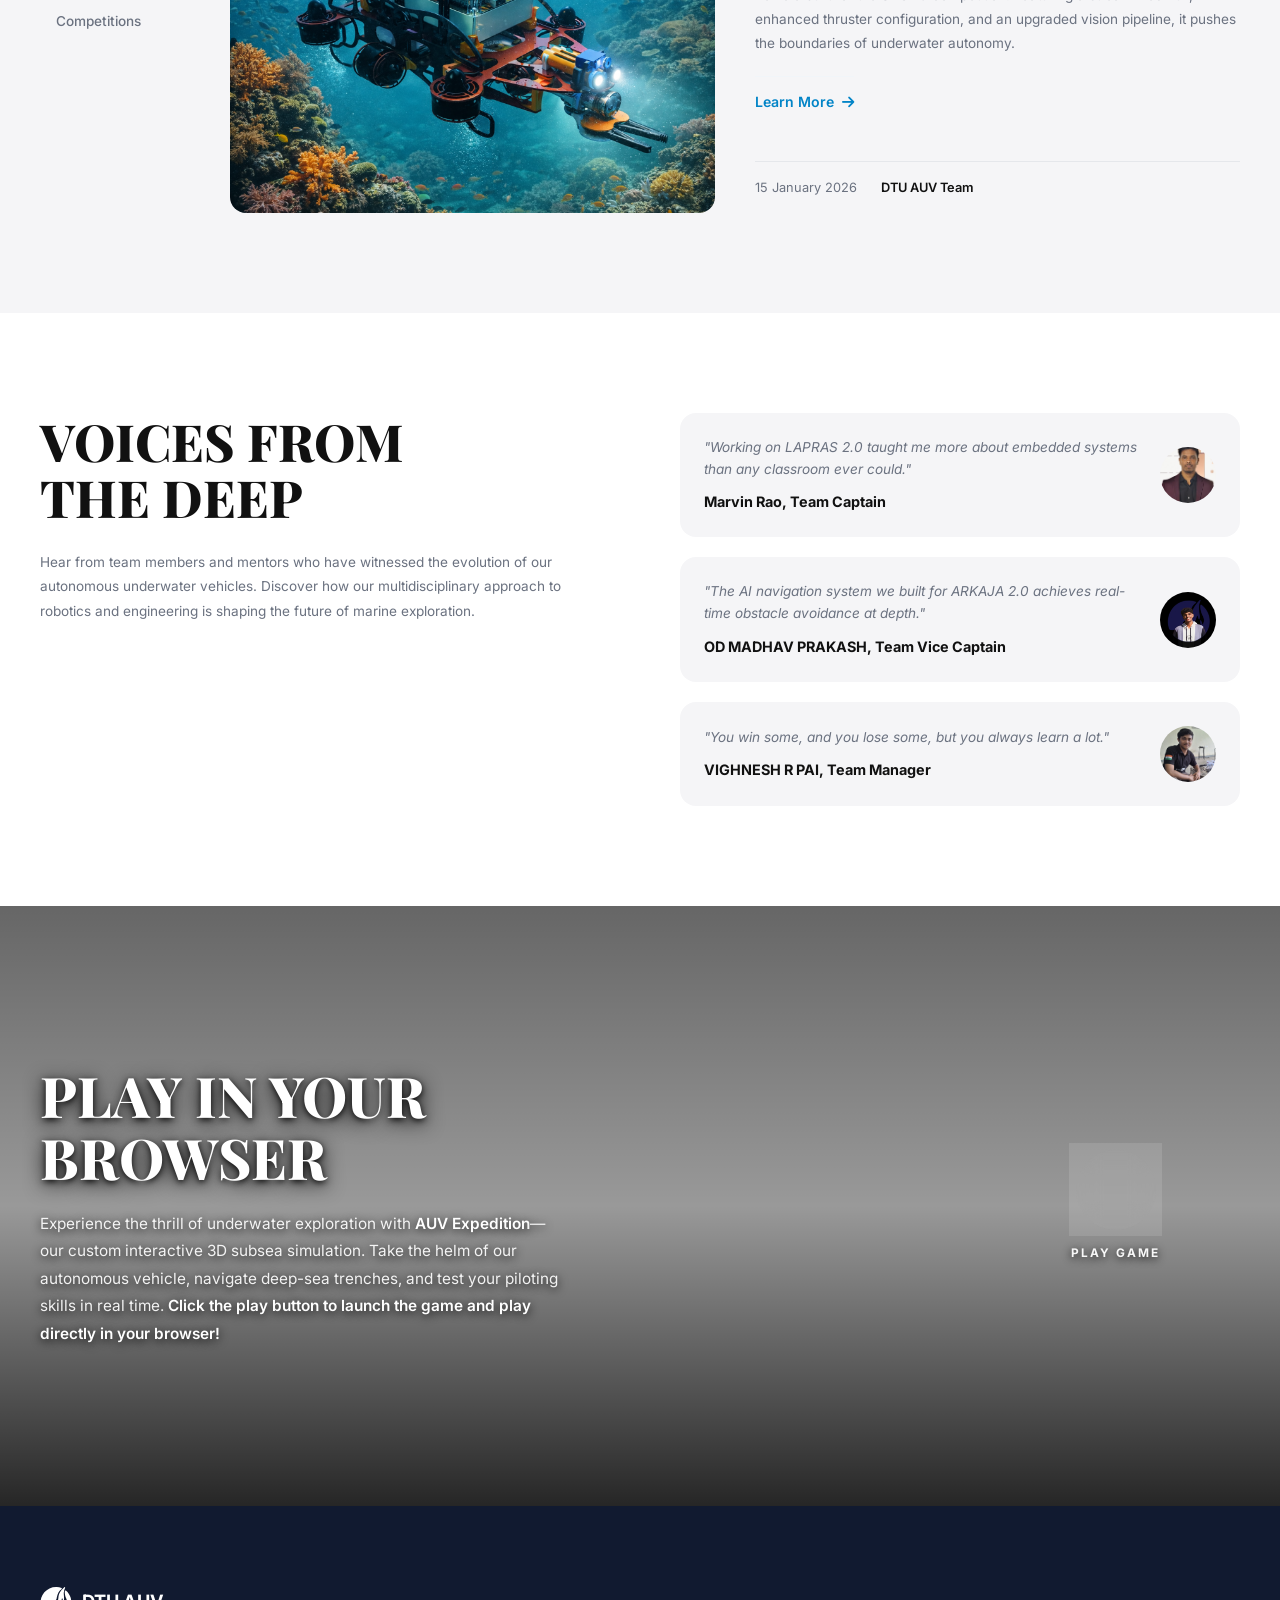
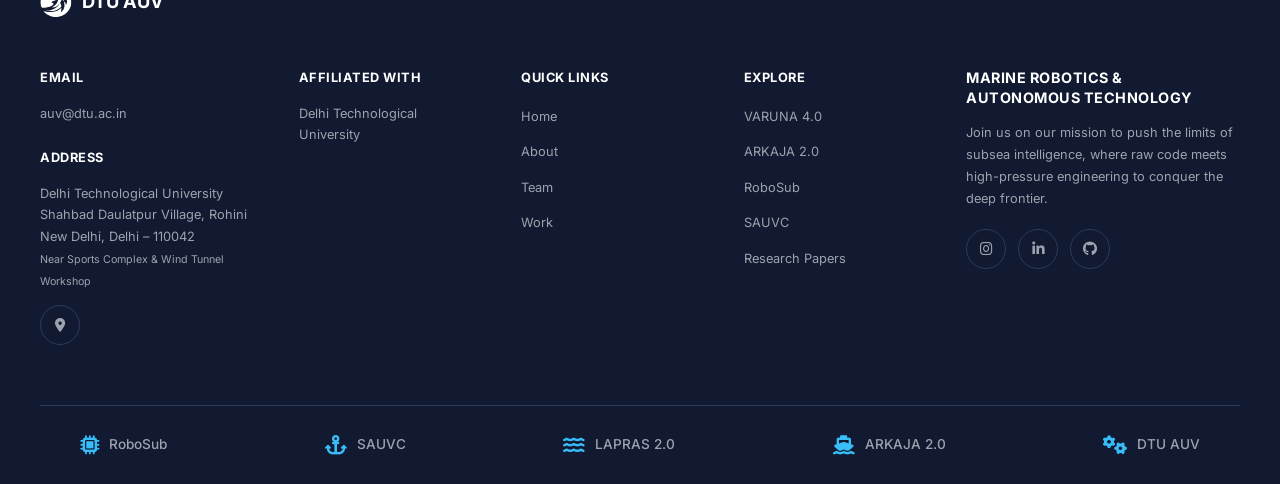
==== commit 933a39a9: "v3.5 - Updated game section title to 'PLAY IN YOUR BROWSER'  - Added AUV Expedition 3D game descript" ====
--- a/index.html
+++ b/index.html
@@ -325,13 +325,16 @@
         </div>
         <div class="dive-container">
             <div class="dive-left anim-fade-up">
-                <h2 class="dive-title">DIVE INTO THE<br>DEEP</h2>
-                <p class="dive-desc">DTU AUV welcomes you to the forefront of subsea innovation. Witness how advanced software, custom embedded intelligence, and rugged mechanical design converge to conquer extreme underwater challenges and redefine marine robotics.</p>
+                <h2 class="dive-title">PLAY IN YOUR<br>BROWSER</h2>
+                <p class="dive-desc">Experience the thrill of underwater exploration with <strong>AUV Expedition</strong>—our custom interactive 3D subsea simulation. Take the helm of our autonomous vehicle, navigate deep-sea trenches, and test your piloting skills in real time. <strong>Click the play button to launch the game and play directly in your browser!</strong></p>
             </div>
             <div class="dive-right anim-fade-up delay-2">
-                <a href="https://auv.bot.nu" target="_blank" rel="noopener noreferrer" class="play-btn" id="dive-play-btn" aria-label="Play AUV Expedition">
-                    <i class="fas fa-play"></i>
-                </a>
+                <div class="play-btn-wrapper">
+                    <a href="https://auv.bot.nu" target="_blank" rel="noopener noreferrer" class="play-btn" id="dive-play-btn" aria-label="Play AUV Expedition Game">
+                        <i class="fas fa-play"></i>
+                    </a>
+                    <span class="play-btn-hint">Play Game</span>
+                </div>
             </div>
         </div>
     </section>
--- a/css/styles.css
+++ b/css/styles.css
@@ -1530,19 +1530,42 @@
 
 .dive-desc,
 .dive-left p {
-    font-size: 0.95rem;
-    color: rgba(255, 255, 255, 0.88);
+    font-size: 0.96rem;
+    color: rgba(255, 255, 255, 0.92);
     line-height: 1.8;
-    max-width: 480px;
+    max-width: 520px;
     margin: 0;
     text-shadow: 0 2px 10px rgba(0, 0, 0, 0.95);
 }
 
+.dive-desc strong {
+    color: #ffffff;
+    font-weight: 600;
+}
+
 .dive-right {
     display: flex;
     align-items: center;
     justify-content: center;
     padding-right: 80px;
+}
+
+.play-btn-wrapper {
+    display: flex;
+    flex-direction: column;
+    align-items: center;
+    gap: 14px;
+}
+
+.play-btn-hint {
+    font-family: 'Inter', sans-serif;
+    font-size: 0.74rem;
+    font-weight: 700;
+    letter-spacing: 2px;
+    text-transform: uppercase;
+    color: rgba(255, 255, 255, 0.95);
+    text-shadow: 0 2px 8px rgba(0, 0, 0, 0.95);
+    pointer-events: none;
 }
 
 .play-btn {
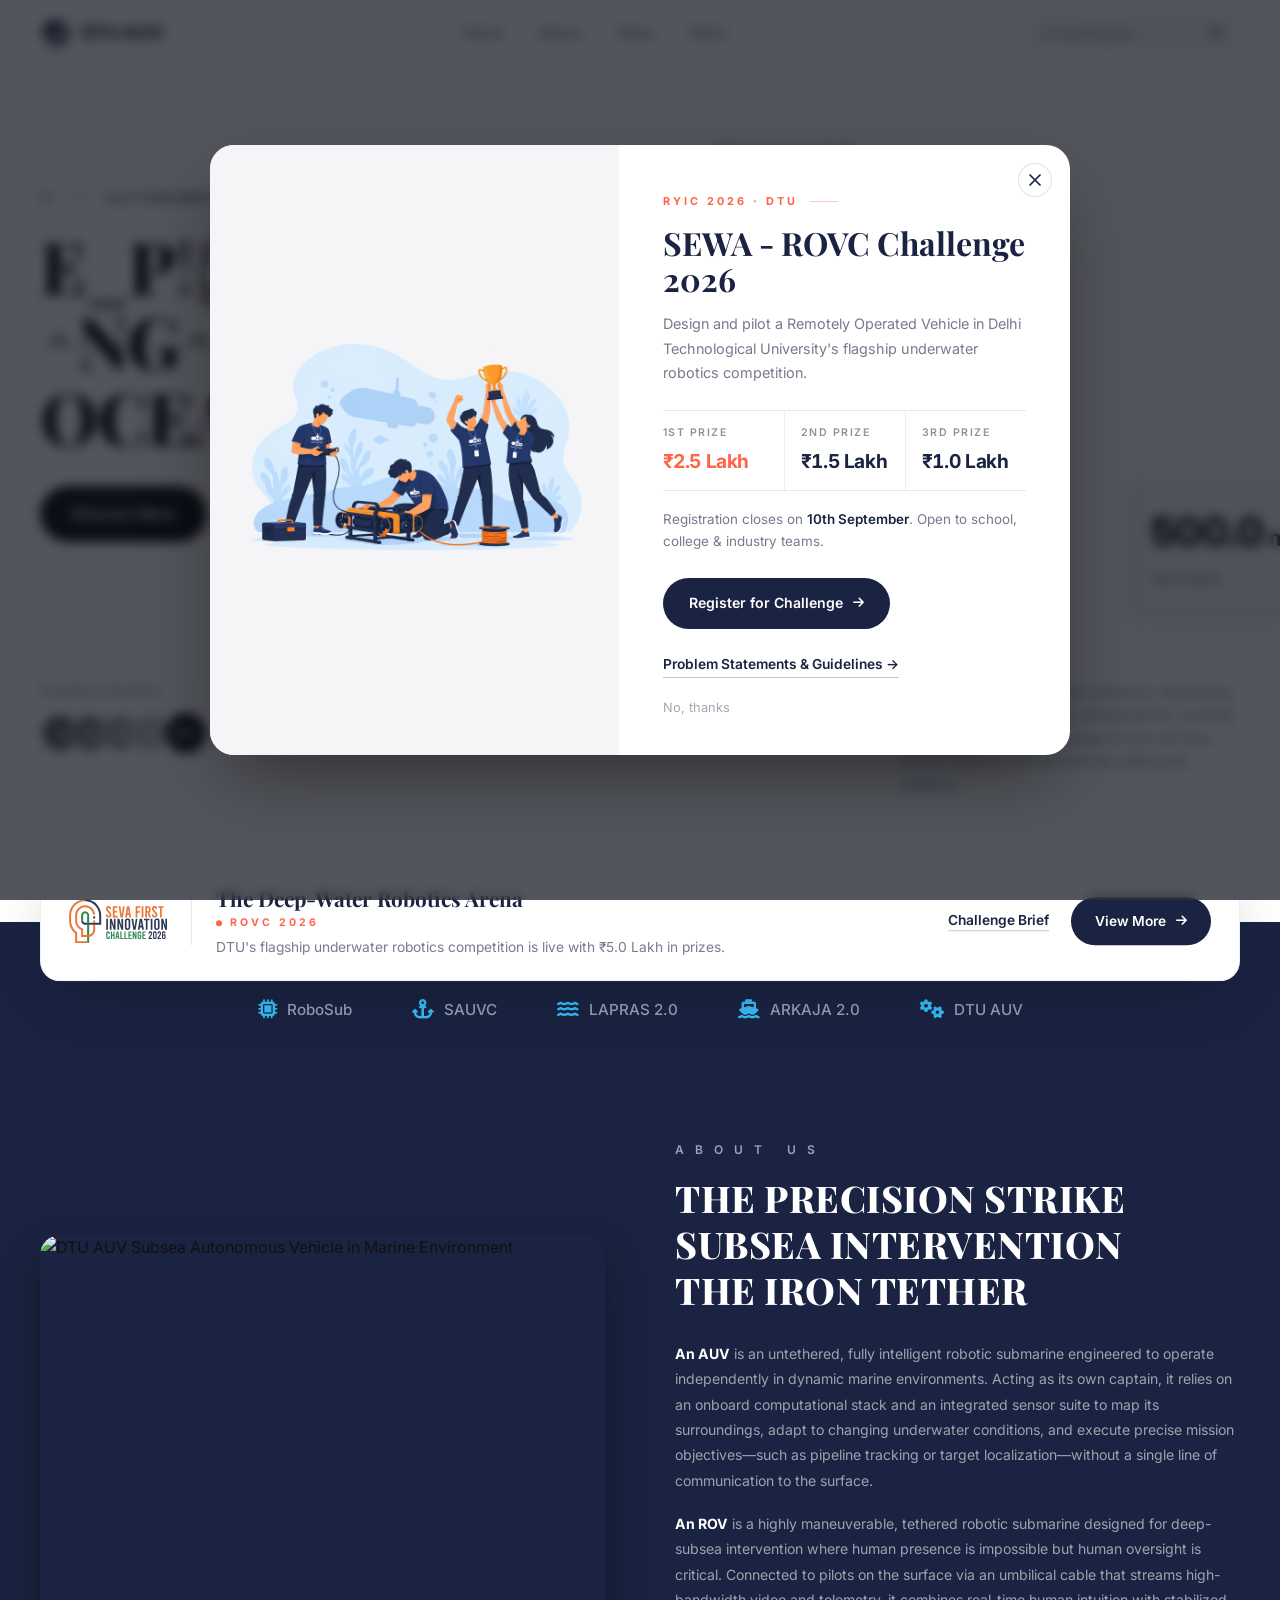
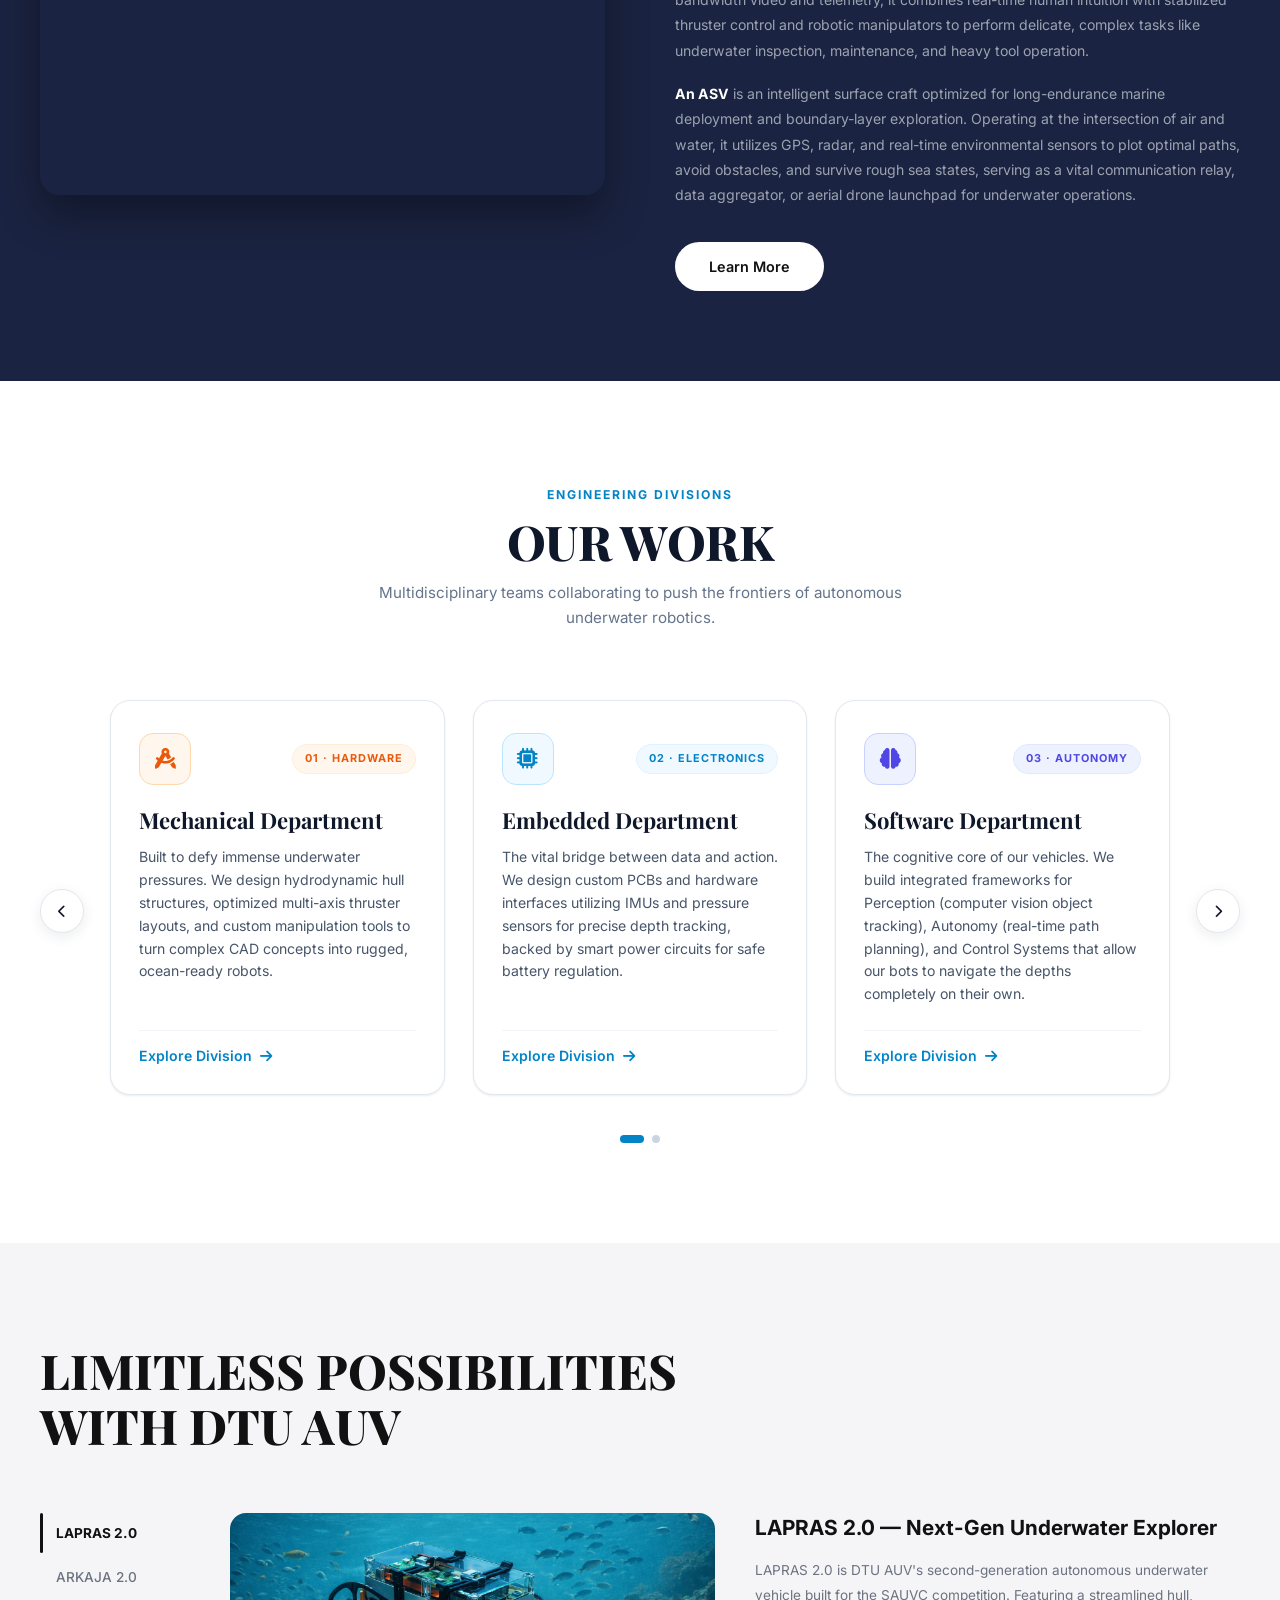
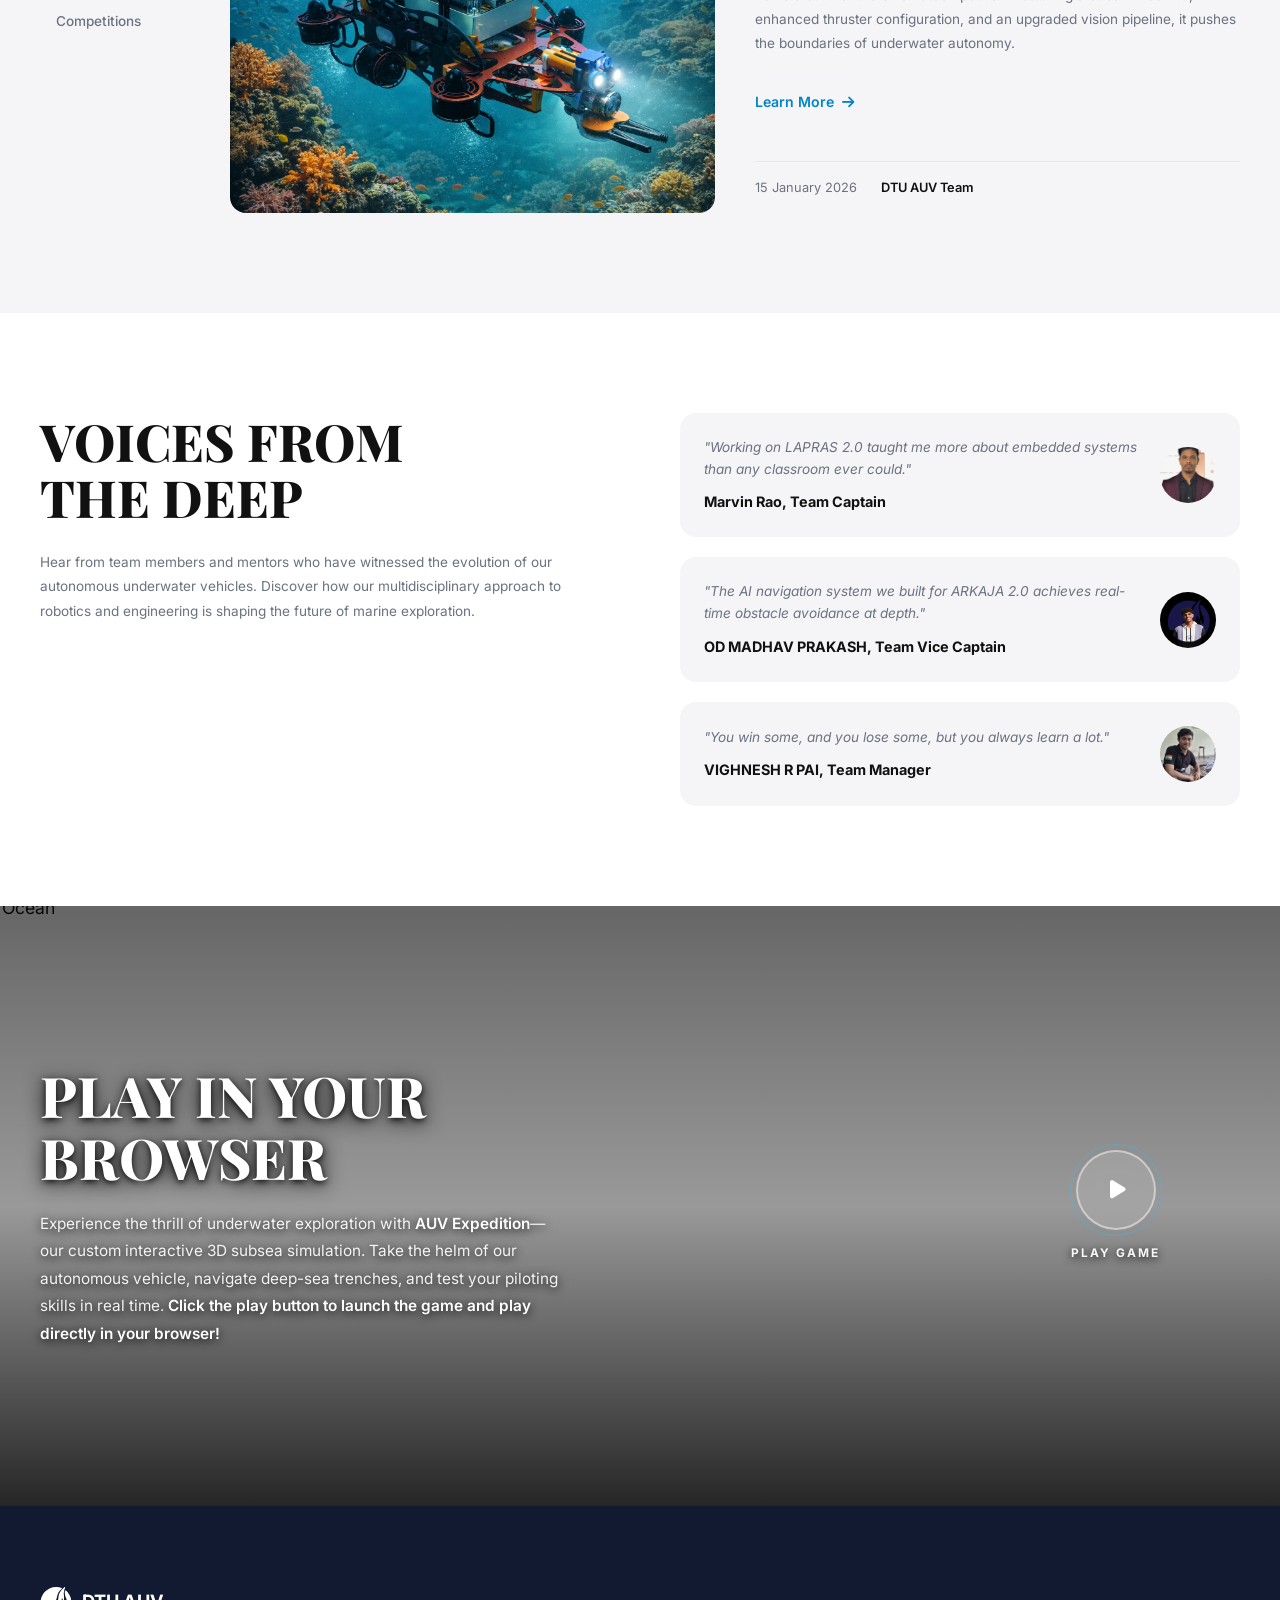
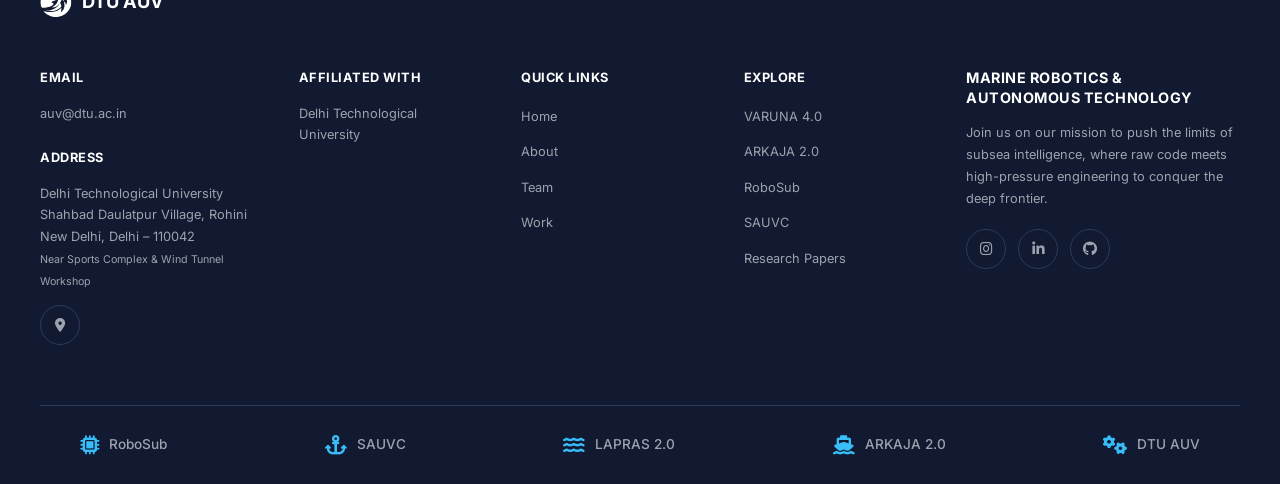
==== commit 7c767c3b: "Add id='game' anchor and scroll margin to game section" ====
--- a/index.html
+++ b/index.html
@@ -318,7 +318,7 @@
     </section>
 
     <!-- ========== DIVE / CTA SECTION ========== -->
-    <section class="dive-section">
+    <section class="dive-section" id="game">
         <div class="dive-overlay"></div>
         <div class="dive-bg">
             <img src="https://images.unsplash.com/photo-1544551763-46a013bb70d5?w=1200&q=80" alt="Deep Ocean" class="dive-bg-img">
--- a/css/styles.css
+++ b/css/styles.css
@@ -1474,6 +1474,7 @@
 
 /* ========== DIVE / CTA SECTION ========== */
 .dive-section {
+    scroll-margin-top: 70px;
     position: relative;
     min-height: 600px;
     display: flex;
